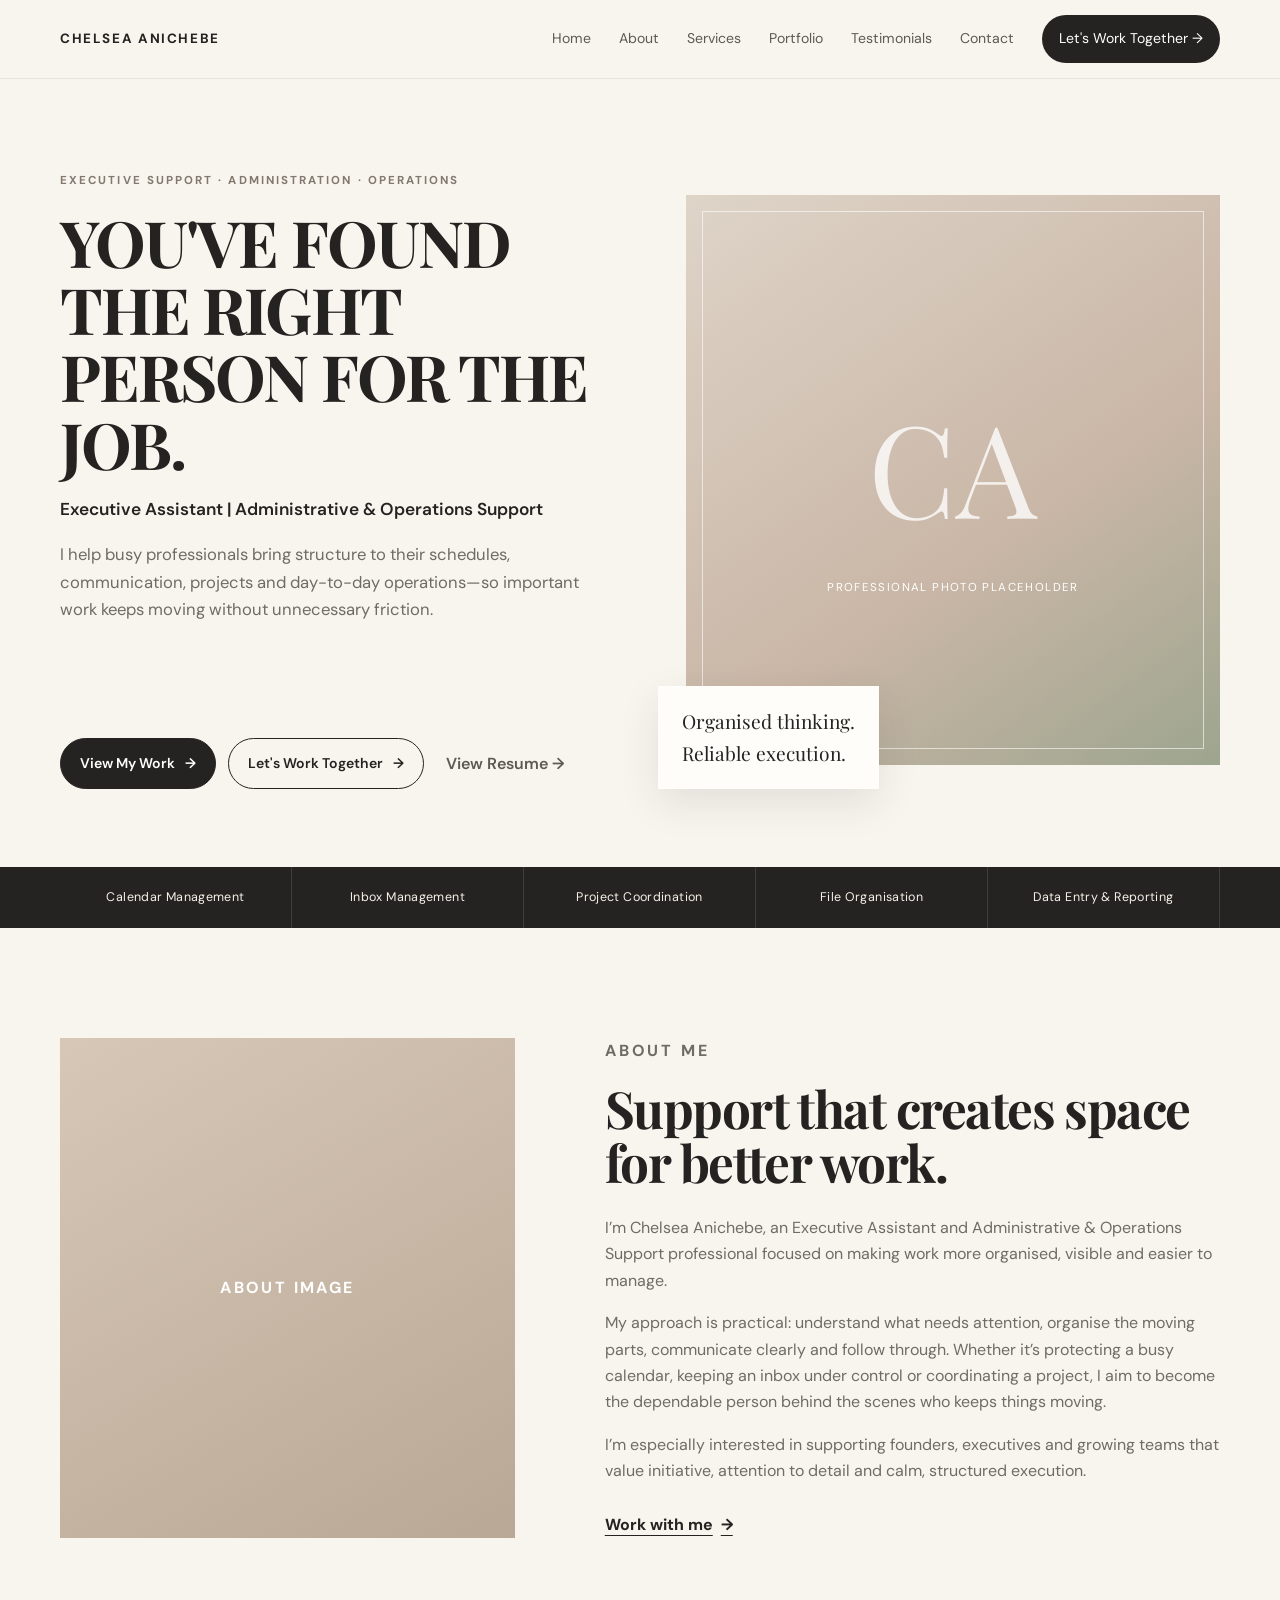
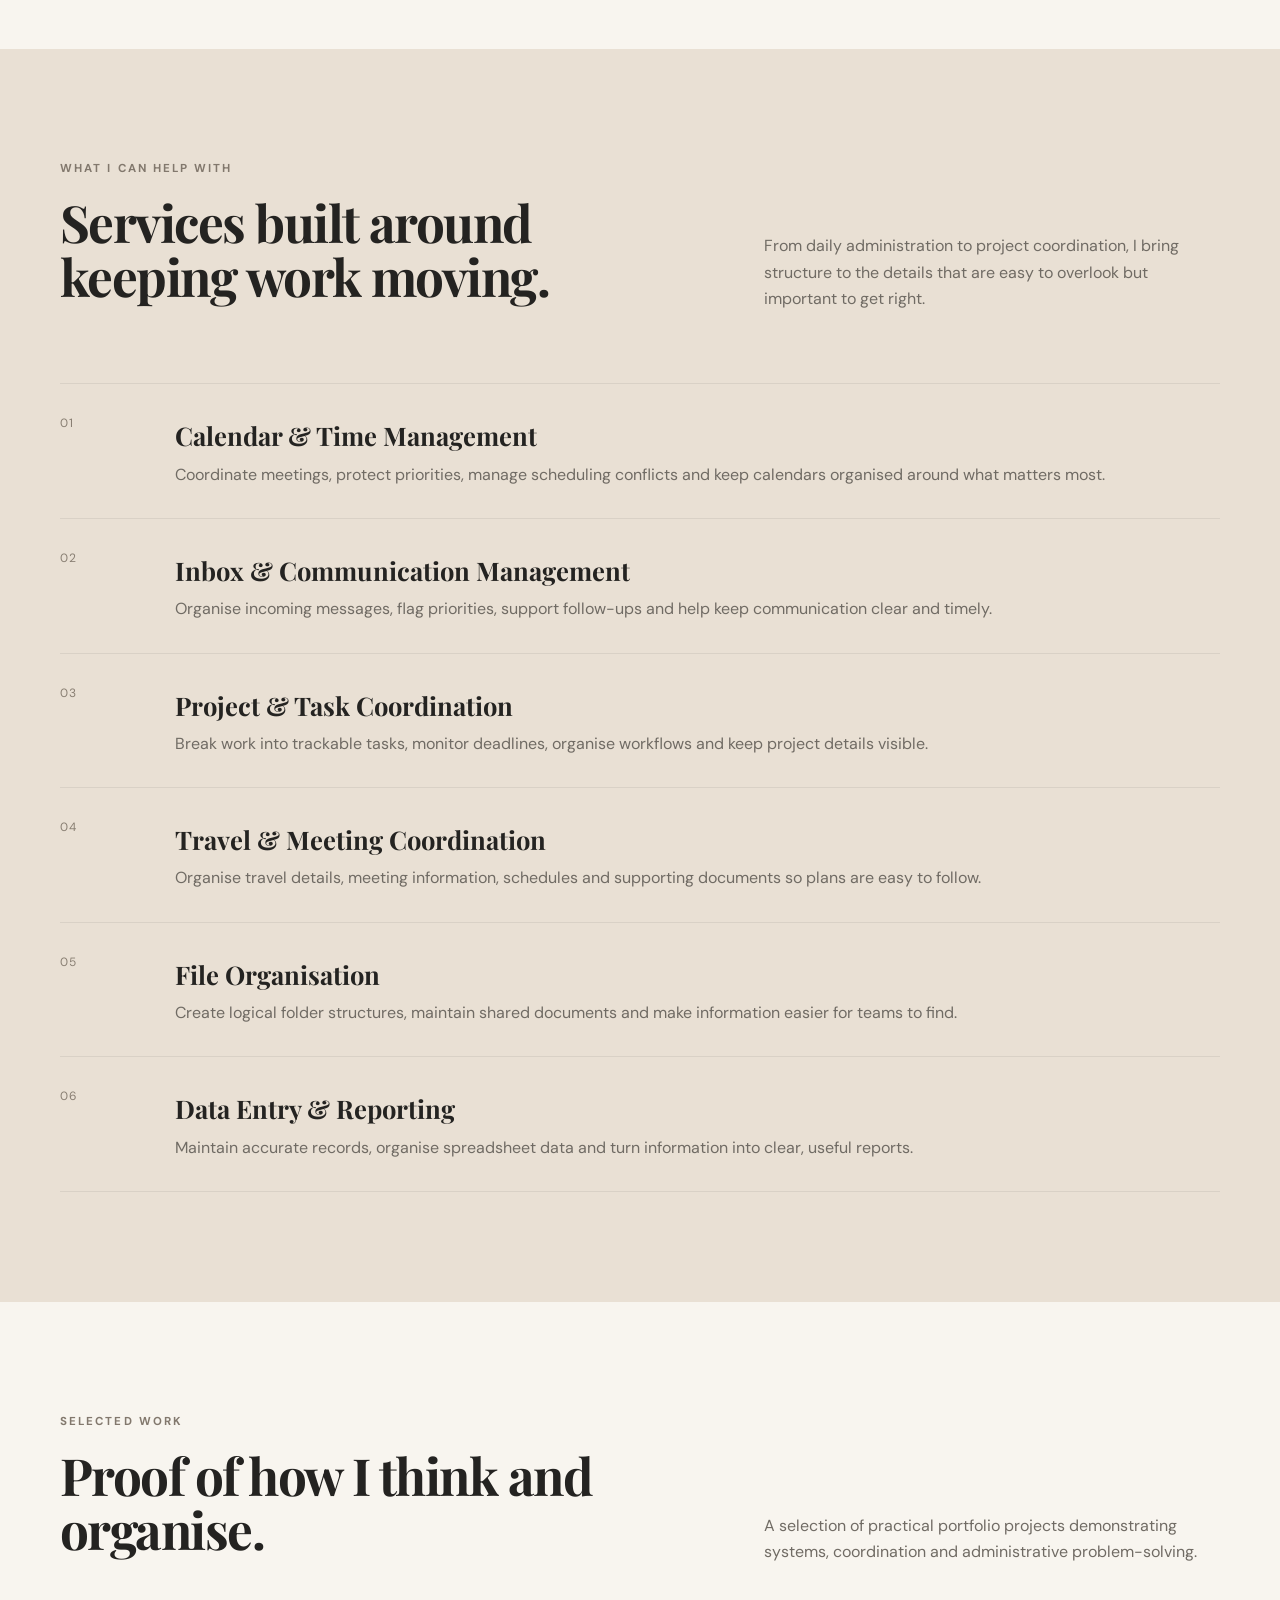
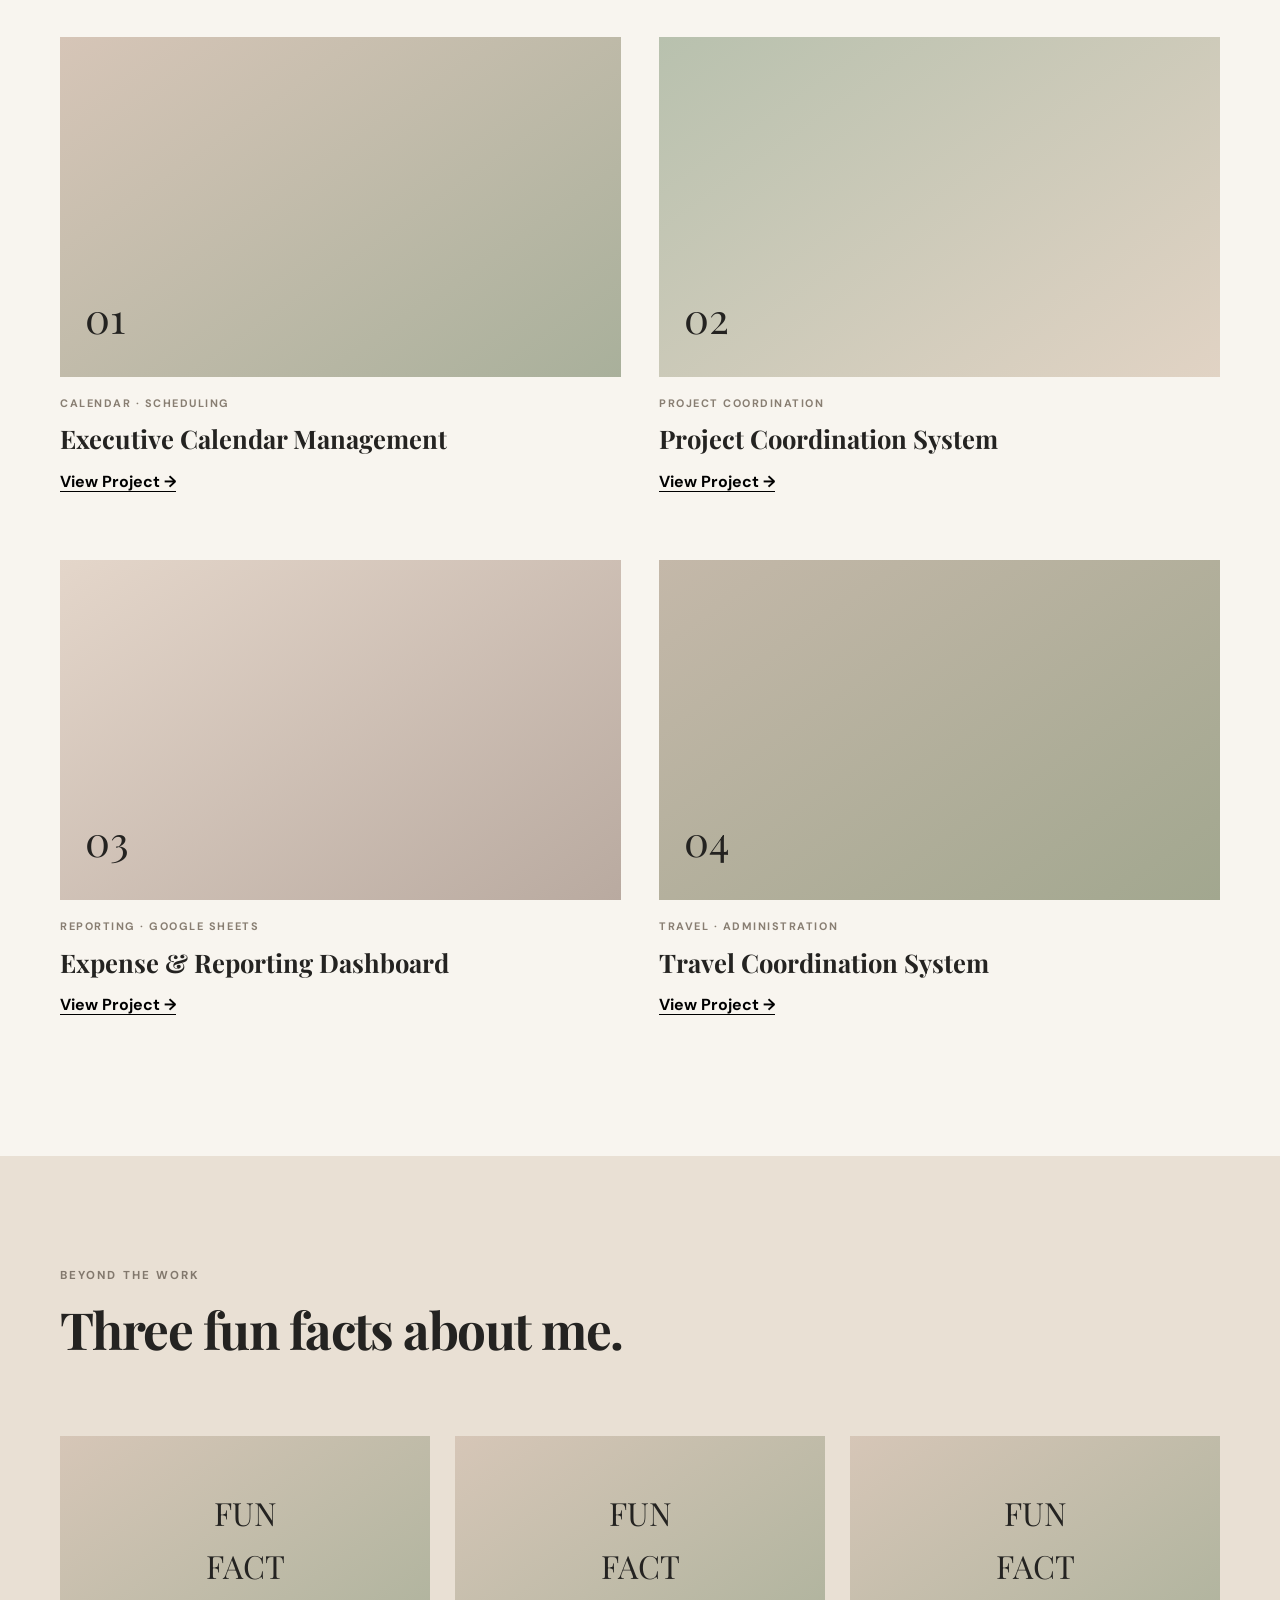
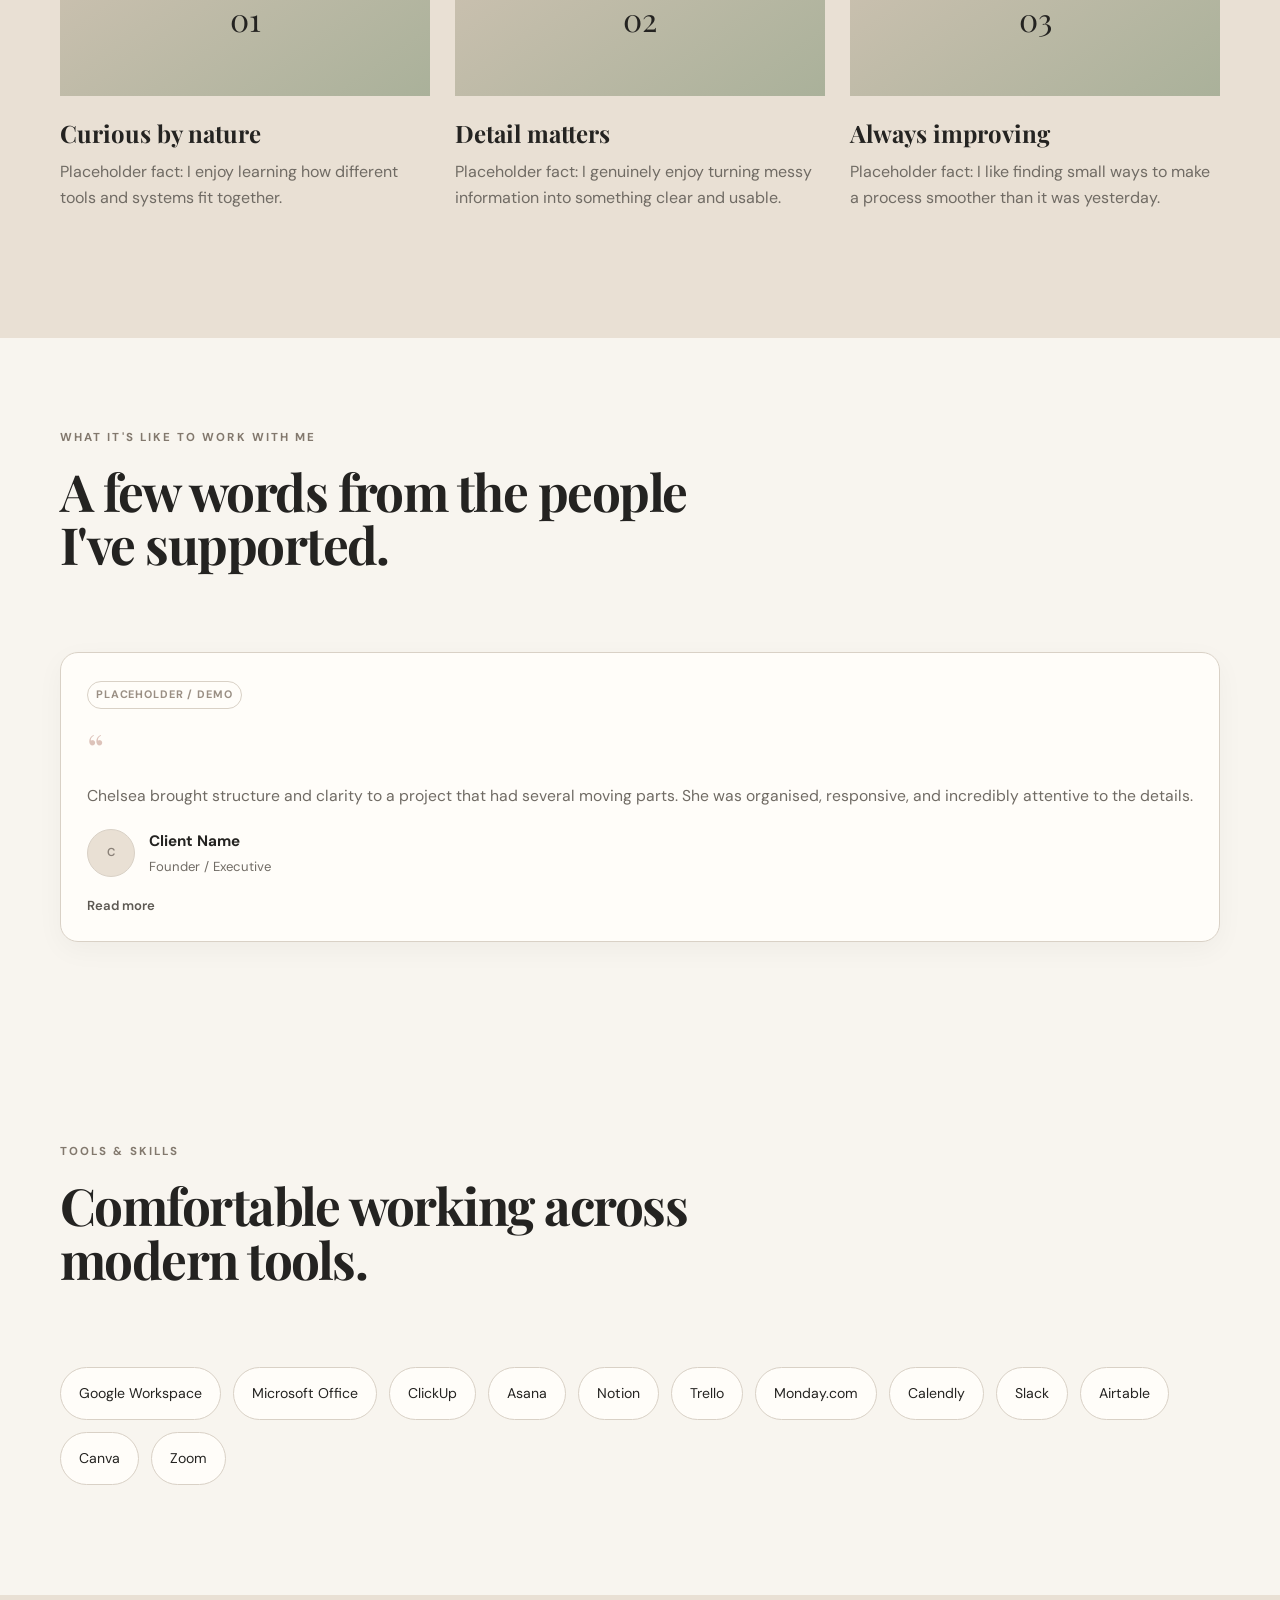
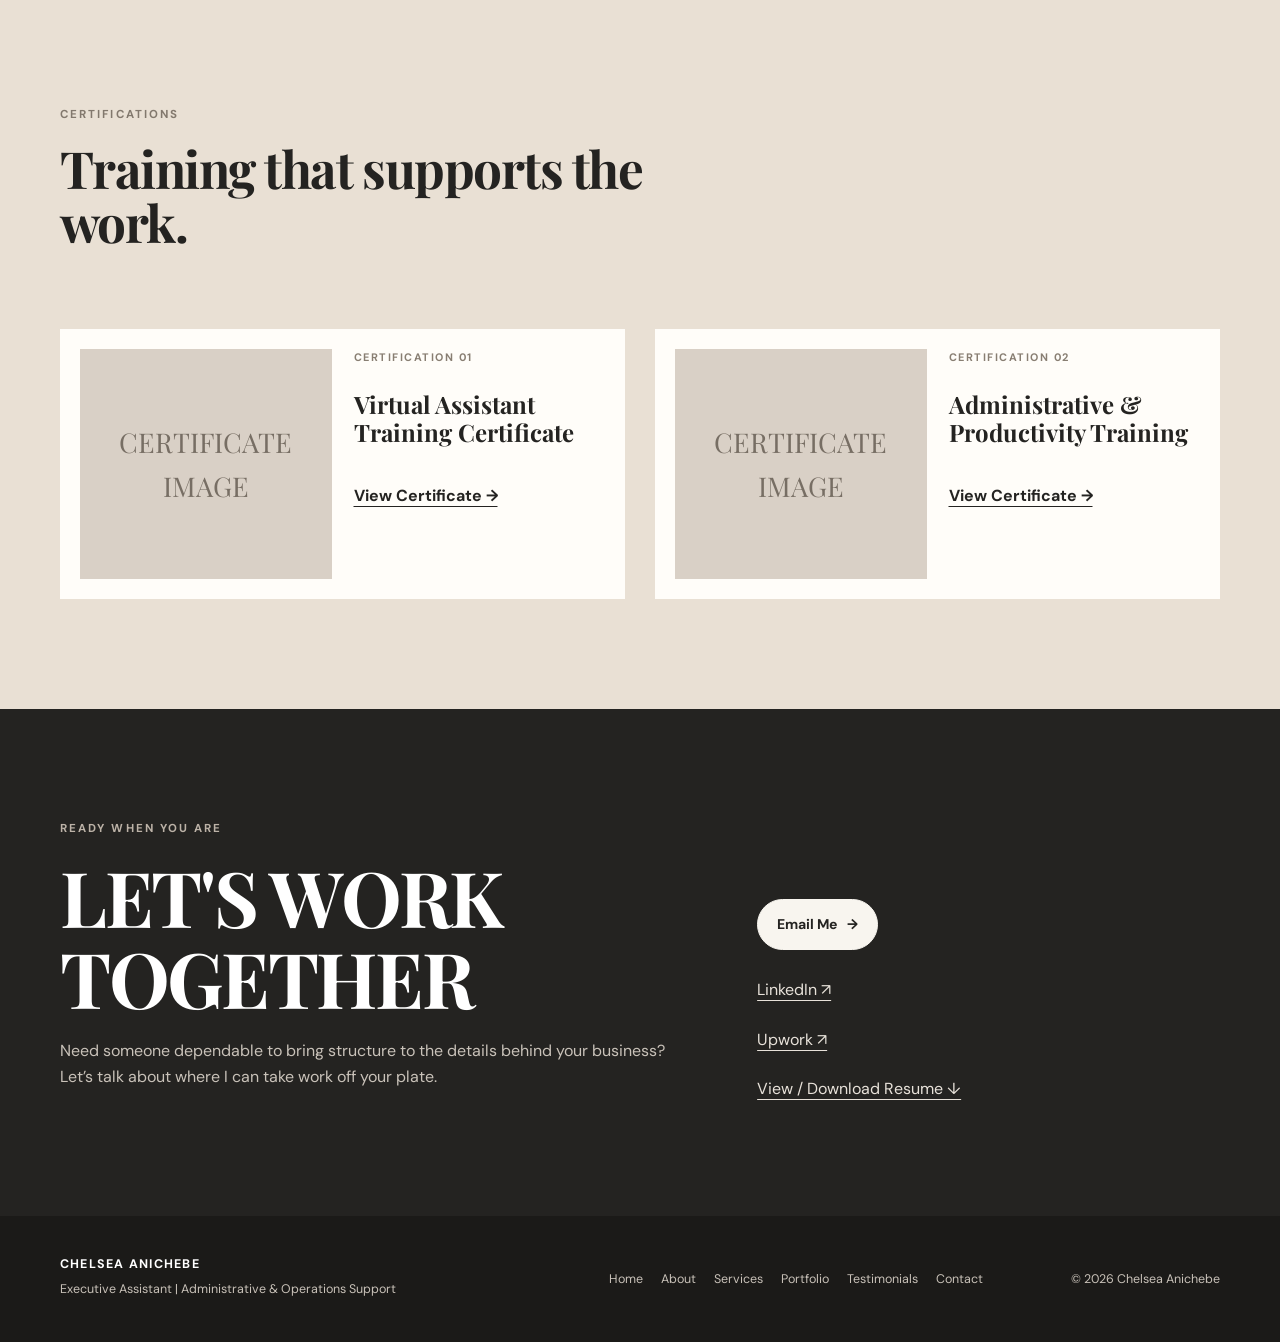
==== index.html @ cd27e828 "Initial commit via Netlify [skip ci]" ====
<!doctype html>
<html lang="en">
<head>
<meta charset="utf-8">
<meta name="viewport" content="width=device-width,initial-scale=1">
<title>Chelsea Anichebe | Executive Assistant & Administrative Support</title>
<meta name="description" content="Professional portfolio of Chelsea Anichebe, Executive Assistant and Administrative & Operations Support professional.">
<link rel="preconnect" href="https://fonts.googleapis.com">
<link rel="preconnect" href="https://fonts.gstatic.com" crossorigin>
<link href="https://fonts.googleapis.com/css2?family=DM+Sans:wght@400;500;600;700&family=Playfair+Display:wght@500;600;700&display=swap" rel="stylesheet">
<link rel="stylesheet" href="style.css">
</head>
<body>
<header class="site-header">
  <div class="container nav-wrap">
    <a class="brand" href="#home" data-bind="brandName">CHELSEA ANICHEBE</a>
    <button class="menu-btn" aria-label="Open menu">☰</button>
    <nav class="nav">
      <a href="#home">Home</a>
      <a href="#about">About</a>
      <a href="#services">Services</a>
      <a href="#portfolio">Portfolio</a>
      <a href="#testimonials">Testimonials</a>
      <a href="#contact">Contact</a>
      <a class="nav-cta" href="#contact"><span data-bind="navCta">Let's Work Together</span> <span>→</span></a>
    </nav>
  </div>
</header>

<main>
  <!-- HERO -->
  <section id="home" class="hero">
    <div class="container hero-grid">
      <div class="hero-copy reveal">
        <p class="eyebrow" data-bind="heroEyebrow">EXECUTIVE SUPPORT · ADMINISTRATION · OPERATIONS</p>
        <h1 data-bind="heroHeadline">YOU'VE FOUND THE RIGHT PERSON FOR THE JOB.</h1>
        <p class="role" data-bind="heroRole">Executive Assistant | Administrative &amp; Operations Support</p>
        <p class="lead" data-bind="heroLead">I help busy professionals bring structure to their schedules, communication, projects and day-to-day operations—so important work keeps moving without unnecessary friction.</p>
      </div>
      <div class="hero-visual reveal">
        <div class="portrait-placeholder" id="hero-portrait">
          <div>
            <span data-bind="portraitInitials">CA</span>
            <small data-bind="portraitCaption">Professional photo<br>placeholder</small>
          </div>
        </div>
        <div class="hero-note" data-bind-html="heroNote">Organised thinking.<br>Reliable execution.</div>
      </div>
      <div class="hero-actions reveal">
        <a class="btn dark" href="#portfolio">View My Work <span>→</span></a>
        <a class="btn light" href="#contact">Let's Work Together <span>→</span></a>
        <button class="text-btn" id="resumeOpen">View Resume <span>→</span></button>
      </div>
    </div>
  </section>

  <!-- SERVICE STRIP -->
  <section class="service-strip">
    <div class="container strip-grid" id="service-strip-grid">
      <div>Calendar Management</div>
      <div>Inbox Management</div>
      <div>Project Coordination</div>
      <div>File Organisation</div>
      <div>Data Entry &amp; Reporting</div>
    </div>
  </section>

  <!-- ABOUT -->
  <section id="about" class="section about">
    <div class="container two-col">
      <div class="image-placeholder tall" id="about-image"><span data-bind="aboutImageLabel">ABOUT IMAGE</span></div>
      <div>
        <p class="eyebrow" data-bind="aboutEyebrow">ABOUT ME</p>
        <h2 data-bind="aboutHeadline">Support that creates space for better work.</h2>
        <div id="about-paragraphs">
          <p>I’m Chelsea Anichebe, an Executive Assistant and Administrative &amp; Operations Support professional focused on making work more organised, visible and easier to manage.</p>
          <p>My approach is practical: understand what needs attention, organise the moving parts, communicate clearly and follow through. Whether it’s protecting a busy calendar, keeping an inbox under control or coordinating a project, I aim to become the dependable person behind the scenes who keeps things moving.</p>
          <p>I’m especially interested in supporting founders, executives and growing teams that value initiative, attention to detail and calm, structured execution.</p>
        </div>
        <a class="inline-link" href="#contact"><span data-bind="aboutCtaText">Work with me</span> <span>→</span></a>
      </div>
    </div>
  </section>

  <!-- SERVICES -->
  <section id="services" class="section beige">
    <div class="container">
      <div class="section-head">
        <div>
          <p class="eyebrow" data-bind="servicesEyebrow">WHAT I CAN HELP WITH</p>
          <h2 data-bind="servicesHeadline">Services built around keeping work moving.</h2>
        </div>
        <p class="section-intro" data-bind="servicesIntro">From daily administration to project coordination, I bring structure to the details that are easy to overlook but important to get right.</p>
      </div>
      <div class="service-list" id="services-list">
        <article><span>01</span><div><h3>Calendar &amp; Time Management</h3><p>Coordinate meetings, protect priorities, manage scheduling conflicts and keep calendars organised around what matters most.</p></div></article>
        <article><span>02</span><div><h3>Inbox &amp; Communication Management</h3><p>Organise incoming messages, flag priorities, support follow-ups and help keep communication clear and timely.</p></div></article>
        <article><span>03</span><div><h3>Project &amp; Task Coordination</h3><p>Break work into trackable tasks, monitor deadlines, organise workflows and keep project details visible.</p></div></article>
        <article><span>04</span><div><h3>Travel &amp; Meeting Coordination</h3><p>Organise travel details, meeting information, schedules and supporting documents so plans are easy to follow.</p></div></article>
        <article><span>05</span><div><h3>File Organisation</h3><p>Create logical folder structures, maintain shared documents and make information easier for teams to find.</p></div></article>
        <article><span>06</span><div><h3>Data Entry &amp; Reporting</h3><p>Maintain accurate records, organise spreadsheet data and turn information into clear, useful reports.</p></div></article>
      </div>
    </div>
  </section>

  <!-- PORTFOLIO -->
  <section id="portfolio" class="section">
    <div class="container">
      <div class="section-head">
        <div>
          <p class="eyebrow" data-bind="portfolioEyebrow">SELECTED WORK</p>
          <h2 data-bind="portfolioHeadline">Proof of how I think and organise.</h2>
        </div>
        <p class="section-intro" data-bind="portfolioIntro">A selection of practical portfolio projects demonstrating systems, coordination and administrative problem-solving.</p>
      </div>
      <div class="project-grid" id="project-grid">
        <article class="project-card" data-project="calendar"><div class="project-thumb thumb-1"><span>01</span></div><div class="project-meta"><p>CALENDAR · SCHEDULING</p><h3>Executive Calendar Management</h3><button class="project-link">View Project →</button></div></article>
        <article class="project-card" data-project="clickup"><div class="project-thumb thumb-2"><span>02</span></div><div class="project-meta"><p>PROJECT COORDINATION</p><h3>Project Coordination System</h3><button class="project-link">View Project →</button></div></article>
        <article class="project-card" data-project="expenses"><div class="project-thumb thumb-3"><span>03</span></div><div class="project-meta"><p>REPORTING · GOOGLE SHEETS</p><h3>Expense &amp; Reporting Dashboard</h3><button class="project-link">View Project →</button></div></article>
        <article class="project-card" data-project="travel"><div class="project-thumb thumb-4"><span>04</span></div><div class="project-meta"><p>TRAVEL · ADMINISTRATION</p><h3>Travel Coordination System</h3><button class="project-link">View Project →</button></div></article>
      </div>
    </div>
  </section>

  <!-- FUN FACTS -->
  <section class="section facts beige" id="facts">
    <div class="container">
      <div class="section-head">
        <div>
          <p class="eyebrow" data-bind="factsEyebrow">BEYOND THE WORK</p>
          <h2 data-bind="factsHeadline">Three fun facts about me.</h2>
        </div>
      </div>
      <div class="fact-grid" id="fact-grid">
        <article><div class="fact-img">FUN<br>FACT 01</div><h3>Curious by nature</h3><p>Placeholder fact: I enjoy learning how different tools and systems fit together.</p></article>
        <article><div class="fact-img">FUN<br>FACT 02</div><h3>Detail matters</h3><p>Placeholder fact: I genuinely enjoy turning messy information into something clear and usable.</p></article>
        <article><div class="fact-img">FUN<br>FACT 03</div><h3>Always improving</h3><p>Placeholder fact: I like finding small ways to make a process smoother than it was yesterday.</p></article>
      </div>
    </div>
  </section>

  <!-- TESTIMONIALS -->
  <section id="testimonials" class="section testimonials">
    <div class="container">
      <div class="section-head">
        <div>
          <p class="eyebrow" data-bind="testimonialsEyebrow">WHAT IT'S LIKE TO WORK WITH ME</p>
          <h2 data-bind="testimonialsHeadline">A few words from the people I've supported.</h2>
        </div>
      </div>
      <div class="testimonial-grid" id="testimonial-grid">
        <!-- Populated from content/testimonials.json -->
      </div>
    </div>
  </section>

  <!-- TOOLS & SKILLS -->
  <section class="section tools" id="tools">
    <div class="container">
      <div class="section-head">
        <div>
          <p class="eyebrow" data-bind="toolsEyebrow">TOOLS &amp; SKILLS</p>
          <h2 data-bind="toolsHeadline">Comfortable working across modern tools.</h2>
        </div>
      </div>
      <div class="tool-cloud" id="tool-cloud">
        <span>Google Workspace</span><span>Microsoft Office</span><span>ClickUp</span><span>Asana</span><span>Notion</span><span>Trello</span><span>Monday.com</span><span>Calendly</span><span>Slack</span><span>Airtable</span><span>Canva</span><span>Zoom</span>
      </div>
    </div>
  </section>

  <!-- CERTIFICATES -->
  <section class="section certificates beige" id="certificates">
    <div class="container">
      <div class="section-head">
        <div>
          <p class="eyebrow" data-bind="certificatesEyebrow">CERTIFICATIONS</p>
          <h2 data-bind="certificatesHeadline">Training that supports the work.</h2>
        </div>
      </div>
      <div class="cert-grid" id="cert-grid">
        <article class="certificate"><div class="cert-placeholder">CERTIFICATE<br>IMAGE</div><div><p class="cert-label">CERTIFICATION 01</p><h3>Virtual Assistant Training Certificate</h3><a href="#" class="inline-link">View Certificate →</a></div></article>
        <article class="certificate"><div class="cert-placeholder">CERTIFICATE<br>IMAGE</div><div><p class="cert-label">CERTIFICATION 02</p><h3>Administrative &amp; Productivity Training</h3><a href="#" class="inline-link">View Certificate →</a></div></article>
      </div>
    </div>
  </section>

  <!-- CONTACT -->
  <section id="contact" class="section contact">
    <div class="container contact-box">
      <div>
        <p class="eyebrow" data-bind="contactEyebrow">READY WHEN YOU ARE</p>
        <h2 data-bind="contactHeadline">LET'S WORK TOGETHER</h2>
        <p data-bind="contactText">Need someone dependable to bring structure to the details behind your business? Let’s talk about where I can take work off your plate.</p>
      </div>
      <div class="contact-actions">
        <a class="btn ivory" id="contact-email" href="mailto:hello@example.com">Email Me <span>→</span></a>
        <a class="contact-link" id="contact-linkedin" href="#" target="_blank" rel="noopener">LinkedIn ↗</a>
        <a class="contact-link" id="contact-upwork" href="#" target="_blank" rel="noopener">Upwork ↗</a>
        <button class="contact-link" id="resumeOpen2">View / Download Resume ↓</button>
      </div>
    </div>
  </section>
</main>

<footer>
  <div class="container footer-wrap">
    <div>
      <strong data-bind="brandName">CHELSEA ANICHEBE</strong>
      <p data-bind="footerRole">Executive Assistant | Administrative &amp; Operations Support</p>
    </div>
    <div class="footer-links">
      <a href="#home">Home</a>
      <a href="#about">About</a>
      <a href="#services">Services</a>
      <a href="#portfolio">Portfolio</a>
      <a href="#testimonials">Testimonials</a>
      <a href="#contact">Contact</a>
    </div>
    <p data-bind="copyright">© 2026 Chelsea Anichebe</p>
  </div>
</footer>

<div class="modal" id="projectModal" aria-hidden="true">
  <div class="modal-panel">
    <button class="modal-close" data-close>×</button>
    <div id="projectContent"></div>
  </div>
</div>

<div class="modal" id="resumeModal" aria-hidden="true">
  <div class="modal-panel resume-panel">
    <button class="modal-close" data-close>×</button>
    <div class="resume-top">
      <div>
        <p class="eyebrow">RESUME</p>
        <h2 data-bind="brandName">Chelsea Anichebe</h2>
      </div>
      <a class="btn dark" id="resume-download" href="resume-placeholder.pdf" download>Download Resume ↓</a>
    </div>
    <div class="resume-placeholder">Your resume PDF will appear here.<br><small>Upload your real PDF through the CMS (Site Settings → Resume File) when ready.</small></div>
  </div>
</div>

<script src="script.js"></script>
</body>
</html>
---- style.css ----
:root{--ivory:#f8f5ef;--white:#fffdf9;--charcoal:#242321;--muted:#706b64;--beige:#e9e0d4;--blush:#d8b9b0;--sage:#aab09a;--line:#d9d1c6}*{box-sizing:border-box}html{scroll-behavior:smooth}body{margin:0;background:var(--ivory);color:var(--charcoal);font-family:'DM Sans',sans-serif;line-height:1.65}a{text-decoration:none;color:inherit}button{font:inherit}.container{width:min(1160px,calc(100% - 48px));margin:auto}.site-header{position:sticky;top:0;z-index:20;background:rgba(248,245,239,.93);backdrop-filter:blur(12px);border-bottom:1px solid rgba(36,35,33,.08)}.nav-wrap{height:78px;display:flex;align-items:center;justify-content:space-between}.brand{font-weight:700;letter-spacing:.12em;font-size:.84rem}.nav{display:flex;align-items:center;gap:28px;font-size:.88rem}.nav a:not(.nav-cta){color:#5d5953}.nav a:hover{color:var(--charcoal)}.nav-cta{background:var(--charcoal);color:#fff!important;padding:12px 17px;border-radius:999px}.menu-btn{display:none;border:0;background:none;font-size:1.4rem}.hero{padding:92px 0 78px}.hero-grid{display:grid;grid-template-columns:1.02fr .98fr;gap:70px;align-items:center;grid-template-areas:"copy visual" "actions visual"}.hero-copy{grid-area:copy}.hero-visual{grid-area:visual}.hero-actions{grid-area:actions;margin-top:8px}.eyebrow{font-size:.72rem;letter-spacing:.18em;font-weight:700;color:#82786d;margin:0 0 18px}.hero h1,h2{font-family:'Playfair Display',serif;line-height:1.05}.hero h1{font-size:clamp(2.2rem,5vw,4.2rem);max-width:760px;margin:0 0 18px;letter-spacing:-.03em}.role{font-size:1.08rem;font-weight:600;margin:0 0 18px}.lead{font-size:1.04rem;color:var(--muted);max-width:620px}.hero-actions{display:flex;gap:12px;align-items:center;flex-wrap:wrap;margin-top:28px}.btn{border:1px solid var(--charcoal);border-radius:999px;padding:13px 19px;display:inline-flex;gap:10px;align-items:center;font-weight:600;font-size:.88rem}.btn.dark{background:var(--charcoal);color:white}.btn.light{background:transparent}.btn.ivory{background:var(--ivory);border-color:var(--ivory);color:var(--charcoal)!important;font-weight:700}.text-btn,.contact-link,.project-link,.inline-link{border:0;background:none;cursor:pointer}.text-btn{padding:10px;color:#5d5953;font-weight:600}.hero-visual{position:relative}.portrait-placeholder{height:570px;background:linear-gradient(145deg,#ded4c8,#c9b6a6 60%,#9da58e);display:grid;place-items:center;position:relative;overflow:hidden}.portrait-placeholder:after{content:'';position:absolute;inset:16px;border:1px solid rgba(255,255,255,.6)}.portrait-placeholder div{text-align:center;z-index:1}.portrait-placeholder span{font-family:'Playfair Display';font-size:8rem;display:block;color:rgba(255,255,255,.78)}.portrait-placeholder small{font-size:.72rem;letter-spacing:.12em;text-transform:uppercase;color:#fff}.hero-note{position:absolute;bottom:-24px;left:-28px;background:var(--white);padding:20px 24px;font-family:'Playfair Display';font-size:1.2rem;box-shadow:0 14px 40px rgba(36,35,33,.1)}.service-strip{background:var(--charcoal);color:#f6f1e9}.strip-grid{display:grid;grid-template-columns:repeat(5,1fr);gap:0}.strip-grid div{padding:20px 14px;text-align:center;font-size:.78rem;letter-spacing:.03em;border-right:1px solid rgba(255,255,255,.12)}.section{padding:110px 0}.two-col{display:grid;grid-template-columns:.85fr 1.15fr;gap:90px;align-items:center}.image-placeholder{background:linear-gradient(150deg,#d7c7b7,#b9a895);min-height:500px;display:grid;place-items:center;color:white;font-weight:700;letter-spacing:.15em}.about h2,.section h2{font-size:clamp(2.5rem,4vw,4.1rem);margin:0 0 25px;letter-spacing:-.03em}.about p{color:var(--muted);font-size:1rem;max-width:620px}.inline-link{font-weight:700;text-decoration:underline;text-underline-offset:5px;margin-top:12px;display:inline-flex;gap:8px}.beige{background:var(--beige)}.section-head{display:grid;grid-template-columns:1fr .72fr;gap:70px;align-items:end;margin-bottom:55px}.section-intro{color:var(--muted);max-width:500px}.service-list{border-top:1px solid var(--line)}.service-list article{display:grid;grid-template-columns:90px 1fr;gap:25px;padding:30px 0;border-bottom:1px solid var(--line);transition:padding .2s}.service-list article:hover{padding-left:10px}.service-list span{font-size:.75rem;letter-spacing:.12em;color:#887e72}.service-list h3{font-family:'Playfair Display';font-size:1.6rem;margin:0 0 5px}.service-list p{margin:0;color:var(--muted)}.project-grid{display:grid;grid-template-columns:repeat(2,1fr);gap:38px}.project-card{cursor:pointer}.project-thumb{height:340px;display:flex;align-items:flex-end;padding:25px;font-family:'Playfair Display';font-size:2.6rem}.thumb-1{background:linear-gradient(145deg,#d6c5b7,#a9b09b)}.thumb-2{background:linear-gradient(145deg,#b8c1ae,#e1d3c4)}.thumb-3{background:linear-gradient(145deg,#e4d6ca,#b9aaa0)}.thumb-4{background:linear-gradient(145deg,#c4b8a9,#a2a78f)}.project-meta{padding:18px 0}.project-meta p,.cert-label{font-size:.68rem;letter-spacing:.14em;color:#887e72;font-weight:700;margin:0 0 5px}.project-meta h3{font-family:'Playfair Display';font-size:1.6rem;margin:0}.project-link{padding:9px 0;font-weight:700;text-decoration:underline;text-underline-offset:4px}.fact-grid{display:grid;grid-template-columns:repeat(3,1fr);gap:25px}.fact-img{height:260px;background:linear-gradient(145deg,#d6c6b7,#aab19a);display:grid;place-items:center;text-align:center;font-family:'Playfair Display';font-size:2rem}.fact-grid h3{font-family:'Playfair Display';font-size:1.5rem;margin:18px 0 5px}.fact-grid p{color:var(--muted);margin-top:0}.tool-cloud{display:flex;flex-wrap:wrap;gap:12px}.tool-cloud span{border:1px solid var(--line);background:var(--white);padding:14px 18px;border-radius:999px;font-size:.88rem}.cert-grid{display:grid;grid-template-columns:repeat(2,1fr);gap:30px}.certificate{background:var(--white);padding:20px;display:grid;grid-template-columns:1fr 1fr;gap:22px}.cert-placeholder{min-height:230px;background:#d9d0c6;display:grid;place-items:center;text-align:center;font-family:'Playfair Display';font-size:1.7rem;color:#776e64}.certificate h3{font-family:'Playfair Display';font-size:1.5rem;line-height:1.15}.contact{background:var(--charcoal);color:#fff}.contact-box{display:grid;grid-template-columns:1fr .75fr;gap:80px;align-items:end}.contact .eyebrow{color:#bcb2a7}.contact h2{font-size:clamp(3rem,6vw,5.6rem);margin:0 0 20px}.contact p{color:#c9c2b9;max-width:620px}.contact-actions{display:flex;flex-direction:column;align-items:flex-start;gap:15px}.contact-link{color:#e8e2da;text-decoration:underline;text-underline-offset:5px;padding:4px 0}.contact .btn{border-color:var(--ivory);margin-bottom:8px;color:var(--charcoal);font-weight:700}footer{padding:38px 0;background:#1b1a18;color:#c8c1b8}.footer-wrap{display:grid;grid-template-columns:1.2fr 1fr auto;gap:30px;align-items:center;font-size:.78rem}.footer-wrap strong{color:#fff;letter-spacing:.1em}.footer-wrap p{margin:4px 0}.footer-links{display:flex;gap:18px;flex-wrap:wrap}.modal{position:fixed;inset:0;background:rgba(25,23,21,.72);display:none;align-items:center;justify-content:center;padding:24px;z-index:50}.modal.open{display:flex}.modal-panel{background:var(--ivory);max-width:900px;width:100%;max-height:90vh;overflow:auto;position:relative;padding:45px}.modal-close{position:absolute;right:18px;top:12px;border:0;background:none;font-size:2rem;cursor:pointer}.modal-project h2{font-size:3rem}.modal-gallery{height:330px;background:linear-gradient(145deg,#d6c5b7,#aab19a);display:grid;place-items:center;font-family:'Playfair Display';font-size:3rem;margin-bottom:25px}.tool-tags{display:flex;gap:8px;flex-wrap:wrap}.tool-tags span{border:1px solid var(--line);padding:7px 11px;border-radius:999px;font-size:.75rem}.resume-top{display:flex;justify-content:space-between;align-items:center;gap:20px}.resume-top h2{font-size:2.8rem;margin:0}.resume-placeholder{height:620px;background:#e5ded5;margin-top:20px;display:grid;place-items:center;text-align:center;color:#756d64;padding:30px}.reveal{animation:rise .7s ease both}@keyframes rise{from{opacity:0;transform:translateY(18px)}to{opacity:1;transform:none}}@media(max-width:850px){.nav{display:none}.menu-btn{display:block}.nav.open{position:absolute;top:78px;left:0;right:0;background:var(--ivory);display:flex;flex-direction:column;padding:25px;border-bottom:1px solid var(--line)}.hero{padding-top:55px}.hero-grid{grid-template-columns:1fr;grid-template-areas:"copy" "visual" "actions";gap:28px}.two-col,.contact-box,.section-head{grid-template-columns:1fr;gap:40px}.portrait-placeholder{height:430px}.hero-note{left:12px}.strip-grid{grid-template-columns:1fr 1fr}.strip-grid div{border-bottom:1px solid rgba(255,255,255,.12)}.project-grid,.fact-grid,.cert-grid{grid-template-columns:1fr}.certificate{grid-template-columns:1fr}.footer-wrap{grid-template-columns:1fr}.section{padding:75px 0}.modal-panel{padding:30px 20px}.resume-top{align-items:flex-start;flex-direction:column}}@media(max-width:520px){.container{width:min(100% - 30px,1160px)}.hero h1{font-size:2.35rem}.strip-grid{grid-template-columns:1fr}.hero-actions{align-items:flex-start;flex-direction:column}.project-thumb{height:250px}}

/* ===== Testimonials (added) ===== */
.section.testimonials{background:var(--ivory);padding:90px 0}
.testimonial-grid{display:grid;grid-template-columns:repeat(auto-fit,minmax(280px,1fr));gap:28px;margin-top:12px}
.testimonial-card{background:var(--white);border:1px solid var(--line);border-radius:18px;padding:28px 26px 24px;box-shadow:0 8px 28px rgba(36,35,33,.04);cursor:pointer;transition:box-shadow .25s ease,transform .25s ease;position:relative;display:flex;flex-direction:column;gap:14px}
.testimonial-card:hover{box-shadow:0 14px 36px rgba(36,35,33,.07);transform:translateY(-2px)}
.testimonial-card .quote-mark{font-family:'Playfair Display',serif;font-size:2.6rem;line-height:1;color:var(--blush);opacity:.85;user-select:none}
.testimonial-card .quote-preview{color:var(--muted);font-size:.98rem;margin:0;display:-webkit-box;-webkit-line-clamp:4;-webkit-box-orient:vertical;overflow:hidden}
.testimonial-card .quote-full{color:var(--charcoal);font-size:1.02rem;line-height:1.7;margin:0;display:none}
.testimonial-card.is-expanded .quote-preview{display:none}
.testimonial-card.is-expanded .quote-full{display:block}
.testimonial-card .t-meta{display:flex;align-items:center;gap:14px;margin-top:6px}
.testimonial-card .t-photo{width:48px;height:48px;border-radius:50%;object-fit:cover;background:var(--beige);flex-shrink:0;border:1px solid var(--line)}
.testimonial-card .t-photo.placeholder{display:grid;place-items:center;font-size:.72rem;font-weight:600;color:#8a8178;letter-spacing:.04em}
.testimonial-card .t-name{font-weight:700;font-size:.95rem;margin:0;color:var(--charcoal)}
.testimonial-card .t-role{font-size:.82rem;color:var(--muted);margin:2px 0 0}
.testimonial-card .t-toggle{align-self:flex-start;margin-top:4px;border:0;background:none;padding:0;font-size:.82rem;font-weight:600;color:#5d5953;cursor:pointer}
.testimonial-card .t-toggle:hover{color:var(--charcoal)}
.testimonial-card .placeholder-badge{display:inline-block;font-size:.68rem;letter-spacing:.08em;text-transform:uppercase;font-weight:700;color:#9a8f84;border:1px solid var(--line);padding:4px 8px;border-radius:999px;margin-bottom:4px;width:fit-content}
@media(max-width:850px){.testimonial-grid{grid-template-columns:1fr}}

/* Hero photo from CMS — fills existing portrait box without changing layout */
.portrait-placeholder.has-photo{background:none}
.portrait-placeholder.has-photo:after{display:none}
.portrait-placeholder.has-photo img{width:100%;height:100%;object-fit:cover;display:block;position:absolute;inset:0}

/* About image from CMS */
.image-placeholder.has-photo{background:none;padding:0;overflow:hidden}
.image-placeholder.has-photo img{width:100%;height:100%;object-fit:cover;display:block}
.modal-gallery{display:flex;flex-direction:column;gap:4px}
.modal-gallery img{width:100%;height:auto;max-height:360px;object-fit:cover}
.fact-img.has-photo{padding:0;overflow:hidden}
.fact-img.has-photo img{width:100%;height:100%;object-fit:cover;display:block}

/* Project modal image carousel */
.project-carousel{margin-bottom:22px}
.carousel-viewport{position:relative;border-radius:14px;overflow:hidden;background:linear-gradient(145deg,#d6c5b7,#aab19a);height:330px}
.carousel-track{position:relative;width:100%;height:100%}
.carousel-slide{position:absolute;inset:0;opacity:0;visibility:hidden;transition:opacity .35s ease,visibility .35s ease;display:grid;place-items:center}
.carousel-slide.is-active{opacity:1;visibility:visible;position:relative}
.carousel-slide img{width:100%;height:330px;object-fit:cover;display:block}
.carousel-btn{position:absolute;top:50%;transform:translateY(-50%);width:42px;height:42px;border:0;border-radius:50%;background:rgba(255,253,249,.92);color:var(--charcoal);font-size:1.5rem;line-height:1;cursor:pointer;box-shadow:0 6px 18px rgba(36,35,33,.12);display:grid;place-items:center;z-index:2}
.carousel-btn:hover{background:#fff}
.carousel-prev{left:12px}
.carousel-next{right:12px}
.carousel-counter{text-align:center;margin:12px 0 0;font-size:.84rem;font-weight:600;letter-spacing:.06em;color:var(--muted)}
.placeholder-gallery{height:330px;display:grid;place-items:center;font-family:'Playfair Display',serif;font-size:1.4rem;color:#756d64;background:linear-gradient(145deg,#d6c5b7,#aab19a);border-radius:14px;margin-bottom:22px}
@media(max-width:850px){
  .carousel-viewport,.carousel-slide img{height:240px}
  .placeholder-gallery{height:240px}
}
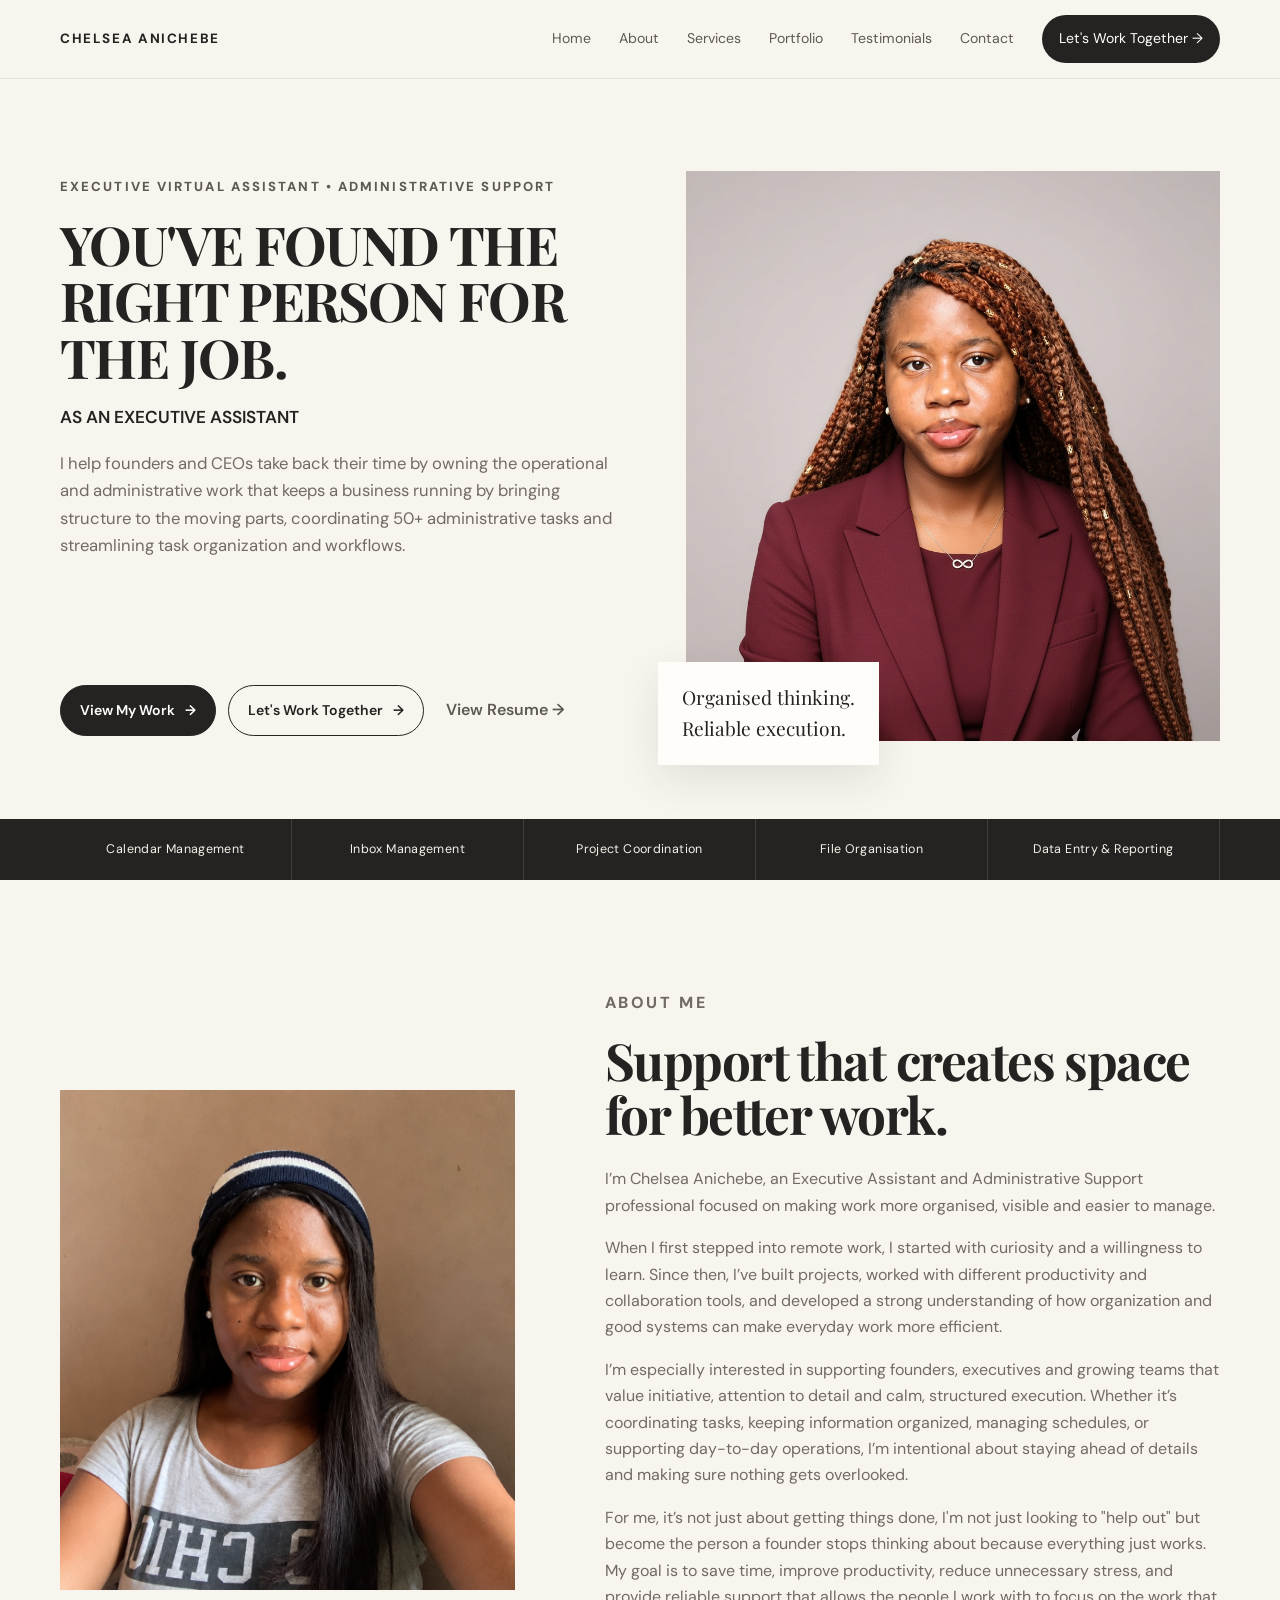
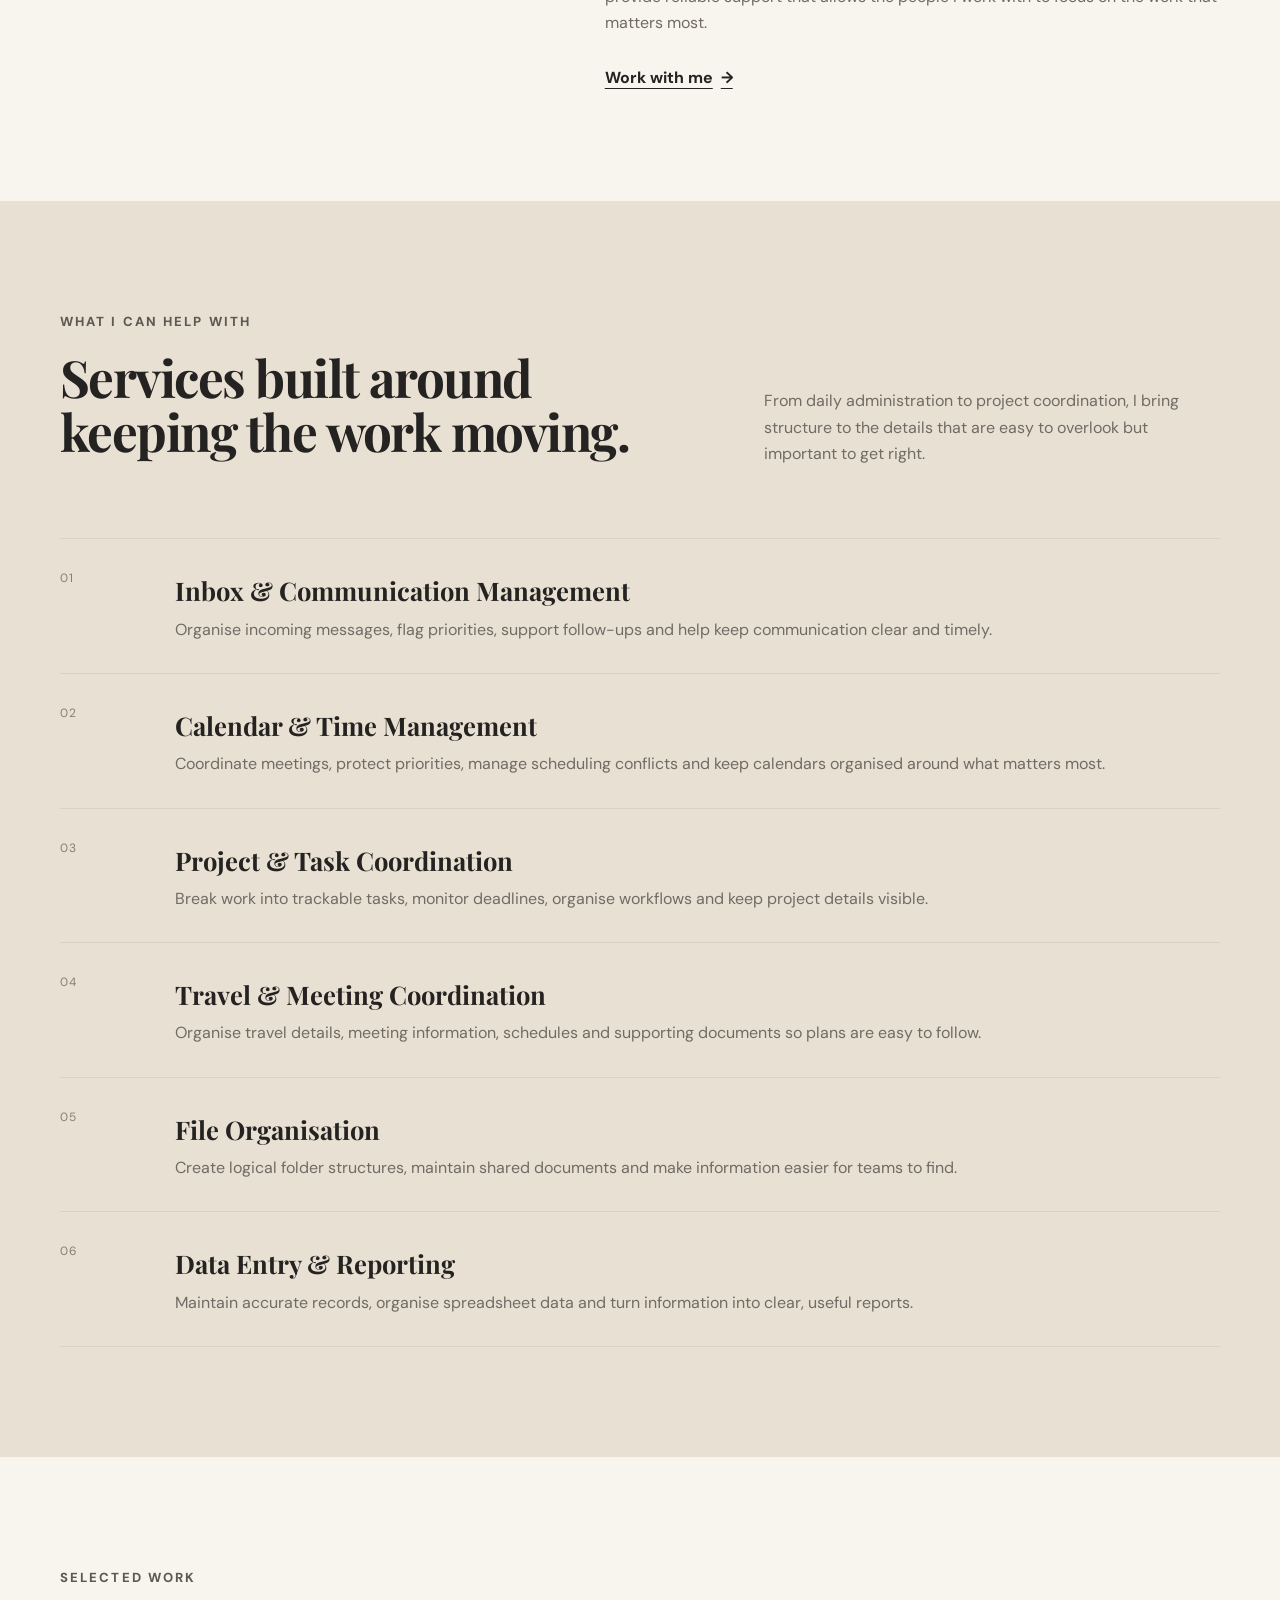
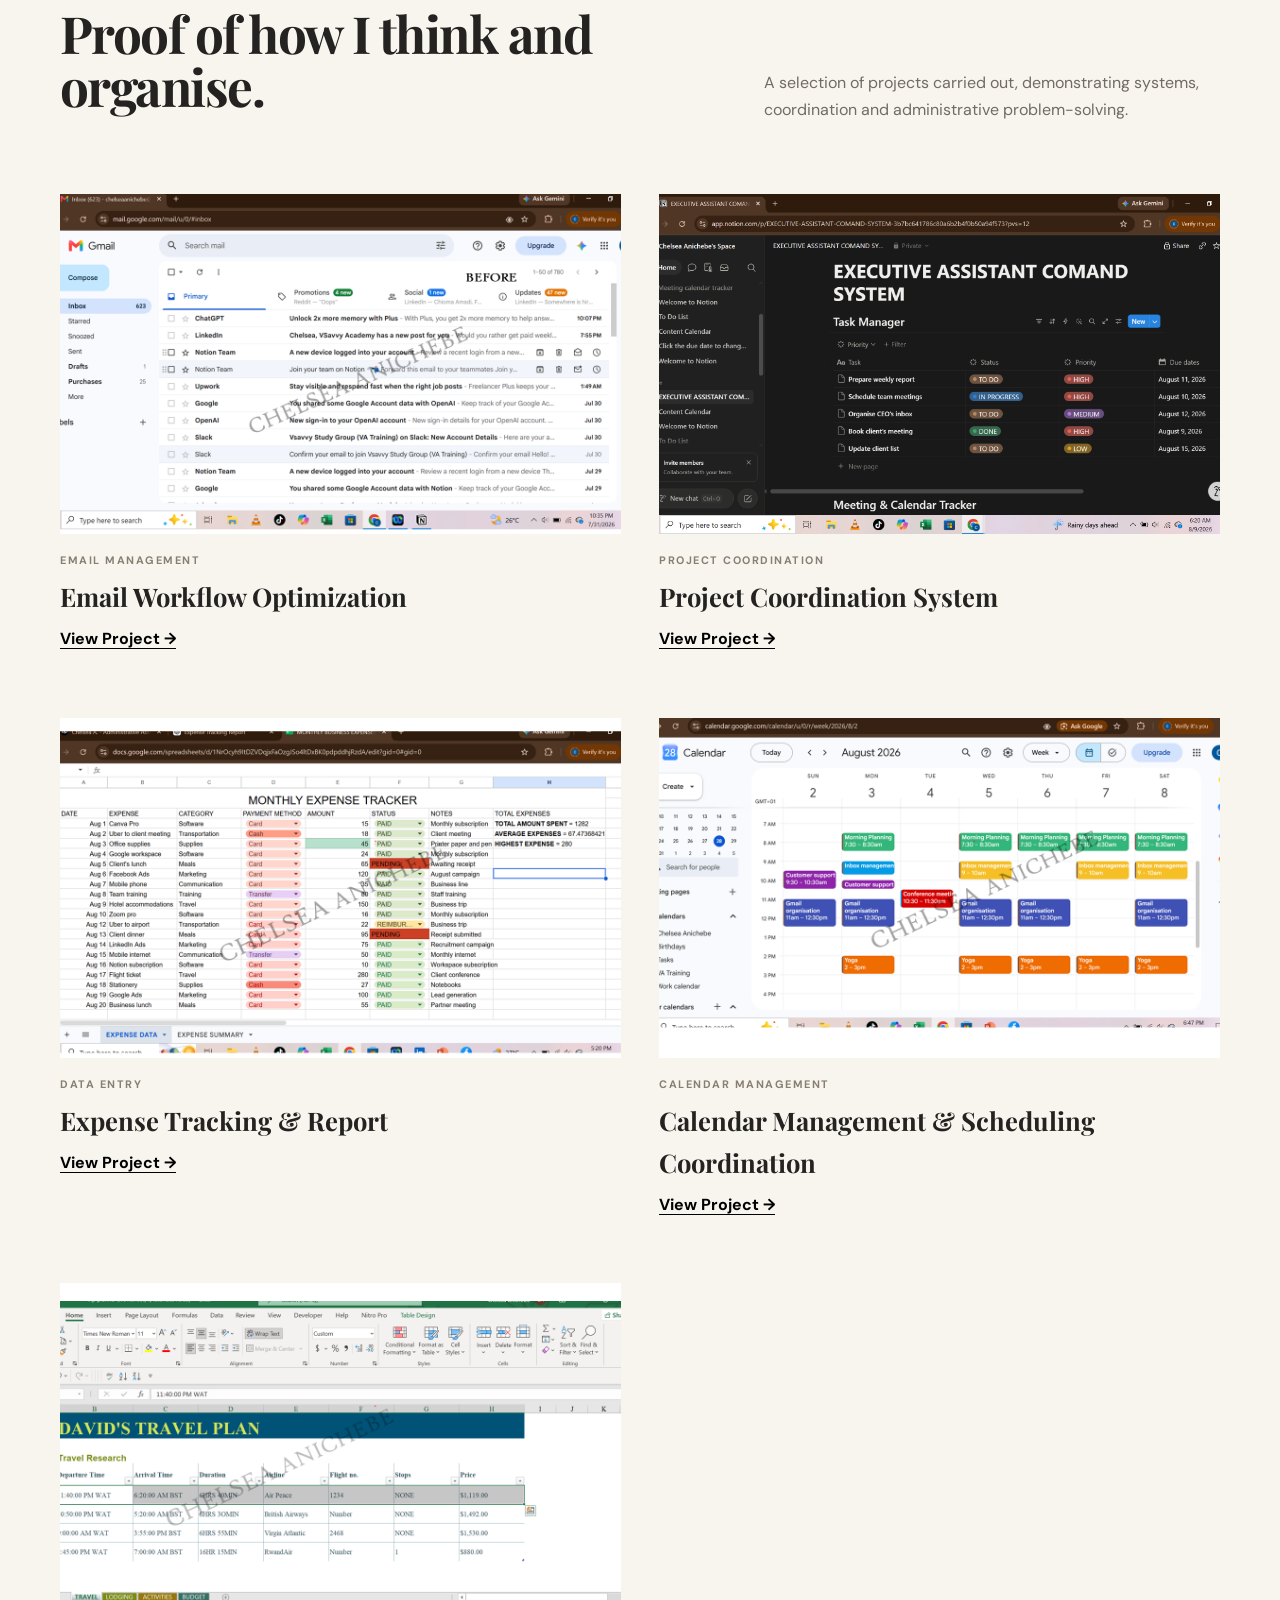
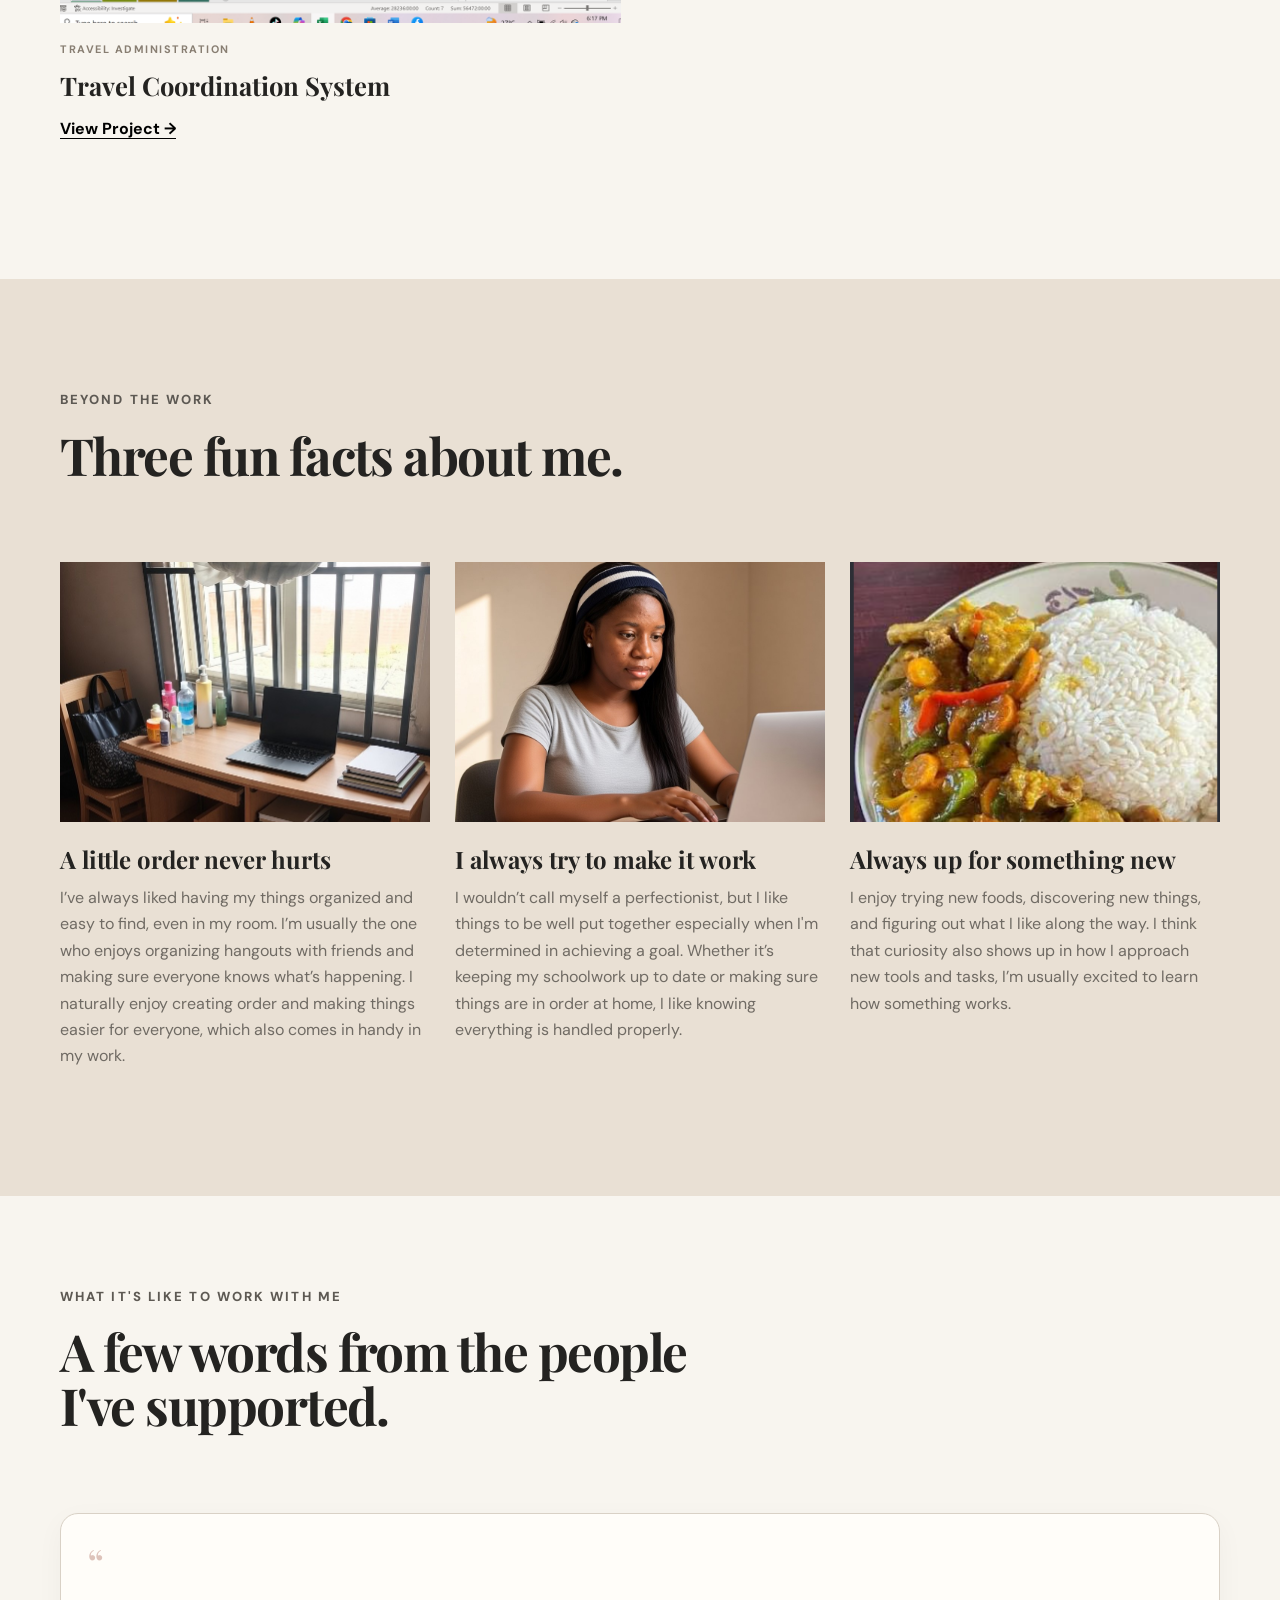
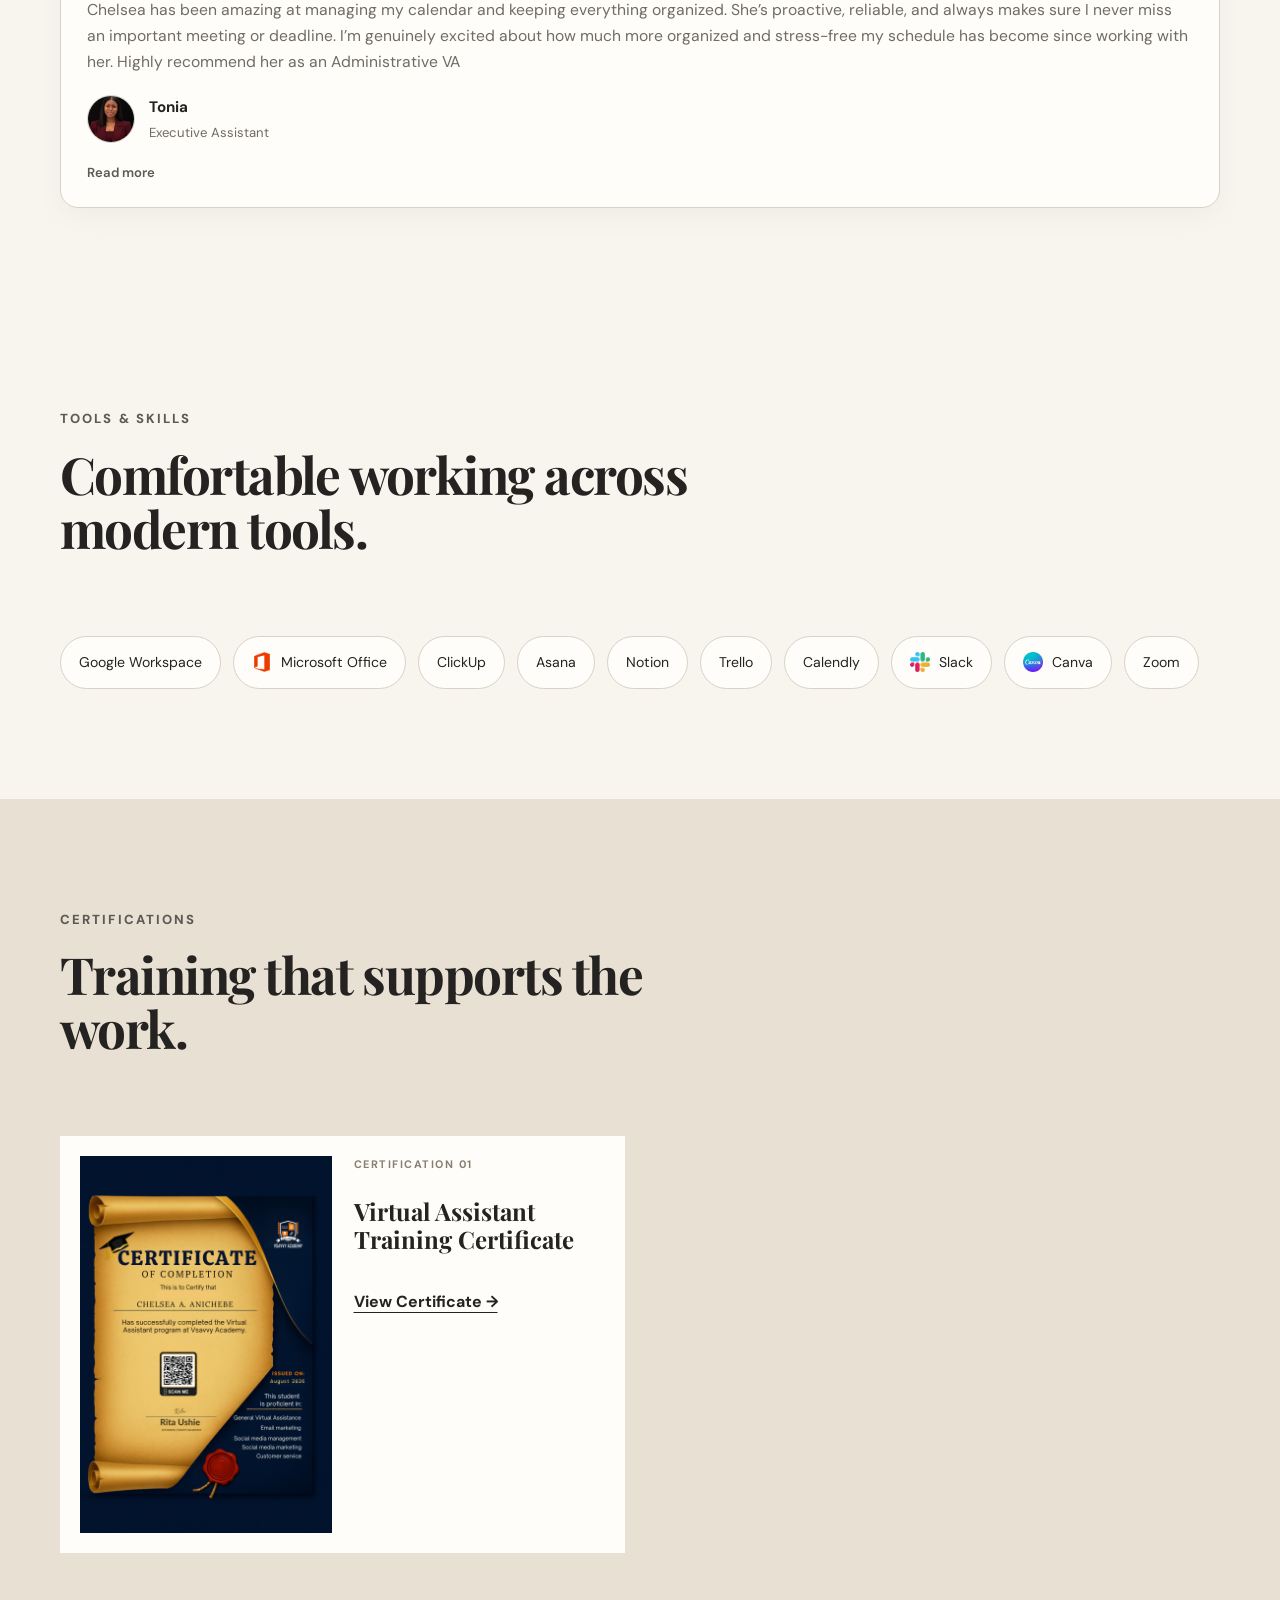
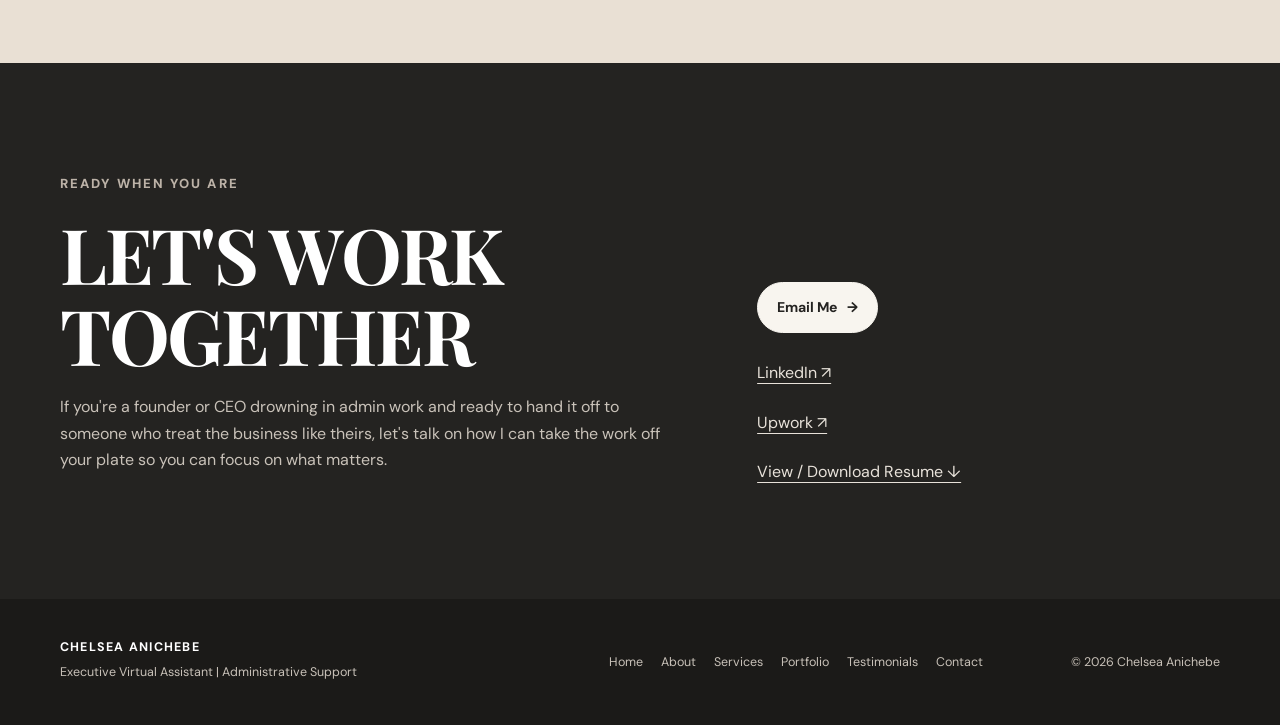
==== commit 6bc3892a: "Update index.html" ====
--- a/index.html
+++ b/index.html
@@ -10,11 +10,15 @@
 <link href="https://fonts.googleapis.com/css2?family=DM+Sans:wght@400;500;600;700&family=Playfair+Display:wght@500;600;700&display=swap" rel="stylesheet">
 <link rel="stylesheet" href="style.css">
 </head>
+
 <body>
+
 <header class="site-header">
   <div class="container nav-wrap">
     <a class="brand" href="#home" data-bind="brandName">CHELSEA ANICHEBE</a>
+
     <button class="menu-btn" aria-label="Open menu">☰</button>
+
     <nav class="nav">
       <a href="#home">Home</a>
       <a href="#about">About</a>
@@ -22,37 +26,73 @@
       <a href="#portfolio">Portfolio</a>
       <a href="#testimonials">Testimonials</a>
       <a href="#contact">Contact</a>
-      <a class="nav-cta" href="#contact"><span data-bind="navCta">Let's Work Together</span> <span>→</span></a>
+
+      <a class="nav-cta" href="#contact">
+        <span data-bind="navCta">Let's Work Together</span>
+        <span>→</span>
+      </a>
     </nav>
   </div>
 </header>
 
 <main>
+
   <!-- HERO -->
   <section id="home" class="hero">
     <div class="container hero-grid">
+
       <div class="hero-copy reveal">
-        <p class="eyebrow" data-bind="heroEyebrow">EXECUTIVE SUPPORT · ADMINISTRATION · OPERATIONS</p>
-        <h1 data-bind="heroHeadline">YOU'VE FOUND THE RIGHT PERSON FOR THE JOB.</h1>
-        <p class="role" data-bind="heroRole">Executive Assistant | Administrative &amp; Operations Support</p>
-        <p class="lead" data-bind="heroLead">I help busy professionals bring structure to their schedules, communication, projects and day-to-day operations—so important work keeps moving without unnecessary friction.</p>
-      </div>
+        <p class="eyebrow" data-bind="heroEyebrow">
+          EXECUTIVE SUPPORT · ADMINISTRATION · OPERATIONS
+        </p>
+
+        <h1 data-bind="heroHeadline">
+          YOU'VE FOUND THE RIGHT PERSON FOR THE JOB.
+        </h1>
+
+        <p class="role" data-bind="heroRole">
+          Executive Assistant | Administrative &amp; Operations Support
+        </p>
+
+        <p class="lead" data-bind="heroLead">
+          I help busy professionals bring structure to their schedules,
+          communication, projects and day-to-day operations—so important work
+          keeps moving without unnecessary friction.
+        </p>
+      </div>
+
       <div class="hero-visual reveal">
         <div class="portrait-placeholder" id="hero-portrait">
           <div>
             <span data-bind="portraitInitials">CA</span>
-            <small data-bind="portraitCaption">Professional photo<br>placeholder</small>
-          </div>
-        </div>
-        <div class="hero-note" data-bind-html="heroNote">Organised thinking.<br>Reliable execution.</div>
-      </div>
+            <small data-bind="portraitCaption">
+              Professional photo<br>placeholder
+            </small>
+          </div>
+        </div>
+
+        <div class="hero-note" data-bind-html="heroNote">
+          Organised thinking.<br>Reliable execution.
+        </div>
+      </div>
+
       <div class="hero-actions reveal">
-        <a class="btn dark" href="#portfolio">View My Work <span>→</span></a>
-        <a class="btn light" href="#contact">Let's Work Together <span>→</span></a>
-        <button class="text-btn" id="resumeOpen">View Resume <span>→</span></button>
-      </div>
-    </div>
-  </section>
+        <a class="btn dark" href="#portfolio">
+          View My Work <span>→</span>
+        </a>
+
+        <a class="btn light" href="#contact">
+          Let's Work Together <span>→</span>
+        </a>
+
+        <button class="text-btn" id="resumeOpen">
+          View Resume <span>→</span>
+        </button>
+      </div>
+
+    </div>
+  </section>
+
 
   <!-- SERVICE STRIP -->
   <section class="service-strip">
@@ -65,150 +105,498 @@
     </div>
   </section>
 
+
   <!-- ABOUT -->
-  <section id="about" class="section about">
+  <section id="about" class="section about reveal">
     <div class="container two-col">
-      <div class="image-placeholder tall" id="about-image"><span data-bind="aboutImageLabel">ABOUT IMAGE</span></div>
+
+      <div class="image-placeholder tall" id="about-image">
+        <span data-bind="aboutImageLabel">ABOUT IMAGE</span>
+      </div>
+
       <div>
-        <p class="eyebrow" data-bind="aboutEyebrow">ABOUT ME</p>
-        <h2 data-bind="aboutHeadline">Support that creates space for better work.</h2>
+        <p class="eyebrow" data-bind="aboutEyebrow">
+          ABOUT ME
+        </p>
+
+        <h2 data-bind="aboutHeadline">
+          Support that creates space for better work.
+        </h2>
+
         <div id="about-paragraphs">
-          <p>I’m Chelsea Anichebe, an Executive Assistant and Administrative &amp; Operations Support professional focused on making work more organised, visible and easier to manage.</p>
-          <p>My approach is practical: understand what needs attention, organise the moving parts, communicate clearly and follow through. Whether it’s protecting a busy calendar, keeping an inbox under control or coordinating a project, I aim to become the dependable person behind the scenes who keeps things moving.</p>
-          <p>I’m especially interested in supporting founders, executives and growing teams that value initiative, attention to detail and calm, structured execution.</p>
-        </div>
-        <a class="inline-link" href="#contact"><span data-bind="aboutCtaText">Work with me</span> <span>→</span></a>
-      </div>
-    </div>
-  </section>
+          <p>
+            I’m Chelsea Anichebe, an Executive Assistant and Administrative
+            &amp; Operations Support professional focused on making work more
+            organised, visible and easier to manage.
+          </p>
+
+          <p>
+            My approach is practical: understand what needs attention,
+            organise the moving parts, communicate clearly and follow through.
+            Whether it’s protecting a busy calendar, keeping an inbox under
+            control or coordinating a project, I aim to become the dependable
+            person behind the scenes who keeps things moving.
+          </p>
+
+          <p>
+            I’m especially interested in supporting founders, executives and
+            growing teams that value initiative, attention to detail and calm,
+            structured execution.
+          </p>
+        </div>
+
+        <a class="inline-link" href="#contact">
+          <span data-bind="aboutCtaText">Work with me</span>
+          <span>→</span>
+        </a>
+      </div>
+
+    </div>
+  </section>
+
 
   <!-- SERVICES -->
-  <section id="services" class="section beige">
+  <section id="services" class="section beige reveal">
     <div class="container">
+
       <div class="section-head">
         <div>
-          <p class="eyebrow" data-bind="servicesEyebrow">WHAT I CAN HELP WITH</p>
-          <h2 data-bind="servicesHeadline">Services built around keeping work moving.</h2>
-        </div>
-        <p class="section-intro" data-bind="servicesIntro">From daily administration to project coordination, I bring structure to the details that are easy to overlook but important to get right.</p>
-      </div>
+          <p class="eyebrow" data-bind="servicesEyebrow">
+            WHAT I CAN HELP WITH
+          </p>
+
+          <h2 data-bind="servicesHeadline">
+            Services built around keeping work moving.
+          </h2>
+        </div>
+
+        <p class="section-intro" data-bind="servicesIntro">
+          From daily administration to project coordination, I bring structure
+          to the details that are easy to overlook but important to get right.
+        </p>
+      </div>
+
       <div class="service-list" id="services-list">
-        <article><span>01</span><div><h3>Calendar &amp; Time Management</h3><p>Coordinate meetings, protect priorities, manage scheduling conflicts and keep calendars organised around what matters most.</p></div></article>
-        <article><span>02</span><div><h3>Inbox &amp; Communication Management</h3><p>Organise incoming messages, flag priorities, support follow-ups and help keep communication clear and timely.</p></div></article>
-        <article><span>03</span><div><h3>Project &amp; Task Coordination</h3><p>Break work into trackable tasks, monitor deadlines, organise workflows and keep project details visible.</p></div></article>
-        <article><span>04</span><div><h3>Travel &amp; Meeting Coordination</h3><p>Organise travel details, meeting information, schedules and supporting documents so plans are easy to follow.</p></div></article>
-        <article><span>05</span><div><h3>File Organisation</h3><p>Create logical folder structures, maintain shared documents and make information easier for teams to find.</p></div></article>
-        <article><span>06</span><div><h3>Data Entry &amp; Reporting</h3><p>Maintain accurate records, organise spreadsheet data and turn information into clear, useful reports.</p></div></article>
-      </div>
-    </div>
-  </section>
+
+        <article>
+          <span>01</span>
+          <div>
+            <h3>Calendar &amp; Time Management</h3>
+            <p>
+              Coordinate meetings, protect priorities, manage scheduling
+              conflicts and keep calendars organised around what matters most.
+            </p>
+          </div>
+        </article>
+
+        <article>
+          <span>02</span>
+          <div>
+            <h3>Inbox &amp; Communication Management</h3>
+            <p>
+              Organise incoming messages, flag priorities, support follow-ups
+              and help keep communication clear and timely.
+            </p>
+          </div>
+        </article>
+
+        <article>
+          <span>03</span>
+          <div>
+            <h3>Project &amp; Task Coordination</h3>
+            <p>
+              Break work into trackable tasks, monitor deadlines, organise
+              workflows and keep project details visible.
+            </p>
+          </div>
+        </article>
+
+        <article>
+          <span>04</span>
+          <div>
+            <h3>Travel &amp; Meeting Coordination</h3>
+            <p>
+              Organise travel details, meeting information, schedules and
+              supporting documents so plans are easy to follow.
+            </p>
+          </div>
+        </article>
+
+        <article>
+          <span>05</span>
+          <div>
+            <h3>File Organisation</h3>
+            <p>
+              Create logical folder structures, maintain shared documents and
+              make information easier for teams to find.
+            </p>
+          </div>
+        </article>
+
+        <article>
+          <span>06</span>
+          <div>
+            <h3>Data Entry &amp; Reporting</h3>
+            <p>
+              Maintain accurate records, organise spreadsheet data and turn
+              information into clear, useful reports.
+            </p>
+          </div>
+        </article>
+
+      </div>
+    </div>
+  </section>
+
 
   <!-- PORTFOLIO -->
-  <section id="portfolio" class="section">
+  <section id="portfolio" class="section reveal">
     <div class="container">
+
       <div class="section-head">
         <div>
-          <p class="eyebrow" data-bind="portfolioEyebrow">SELECTED WORK</p>
-          <h2 data-bind="portfolioHeadline">Proof of how I think and organise.</h2>
-        </div>
-        <p class="section-intro" data-bind="portfolioIntro">A selection of practical portfolio projects demonstrating systems, coordination and administrative problem-solving.</p>
-      </div>
+          <p class="eyebrow" data-bind="portfolioEyebrow">
+            SELECTED WORK
+          </p>
+
+          <h2 data-bind="portfolioHeadline">
+            Proof of how I think and organise.
+          </h2>
+        </div>
+
+        <p class="section-intro" data-bind="portfolioIntro">
+          A selection of practical portfolio projects demonstrating systems,
+          coordination and administrative problem-solving.
+        </p>
+      </div>
+
       <div class="project-grid" id="project-grid">
-        <article class="project-card" data-project="calendar"><div class="project-thumb thumb-1"><span>01</span></div><div class="project-meta"><p>CALENDAR · SCHEDULING</p><h3>Executive Calendar Management</h3><button class="project-link">View Project →</button></div></article>
-        <article class="project-card" data-project="clickup"><div class="project-thumb thumb-2"><span>02</span></div><div class="project-meta"><p>PROJECT COORDINATION</p><h3>Project Coordination System</h3><button class="project-link">View Project →</button></div></article>
-        <article class="project-card" data-project="expenses"><div class="project-thumb thumb-3"><span>03</span></div><div class="project-meta"><p>REPORTING · GOOGLE SHEETS</p><h3>Expense &amp; Reporting Dashboard</h3><button class="project-link">View Project →</button></div></article>
-        <article class="project-card" data-project="travel"><div class="project-thumb thumb-4"><span>04</span></div><div class="project-meta"><p>TRAVEL · ADMINISTRATION</p><h3>Travel Coordination System</h3><button class="project-link">View Project →</button></div></article>
-      </div>
-    </div>
-  </section>
+
+        <article class="project-card" data-project="calendar">
+          <div class="project-thumb thumb-1">
+            <span>01</span>
+          </div>
+
+          <div class="project-meta">
+            <p>CALENDAR · SCHEDULING</p>
+            <h3>Executive Calendar Management</h3>
+
+            <button class="project-link">
+              View Project →
+            </button>
+          </div>
+        </article>
+
+
+        <article class="project-card" data-project="clickup">
+          <div class="project-thumb thumb-2">
+            <span>02</span>
+          </div>
+
+          <div class="project-meta">
+            <p>PROJECT COORDINATION</p>
+            <h3>Project Coordination System</h3>
+
+            <button class="project-link">
+              View Project →
+            </button>
+          </div>
+        </article>
+
+
+        <article class="project-card" data-project="expenses">
+          <div class="project-thumb thumb-3">
+            <span>03</span>
+          </div>
+
+          <div class="project-meta">
+            <p>REPORTING · GOOGLE SHEETS</p>
+            <h3>Expense &amp; Reporting Dashboard</h3>
+
+            <button class="project-link">
+              View Project →
+            </button>
+          </div>
+        </article>
+
+
+        <article class="project-card" data-project="travel">
+          <div class="project-thumb thumb-4">
+            <span>04</span>
+          </div>
+
+          <div class="project-meta">
+            <p>TRAVEL · ADMINISTRATION</p>
+            <h3>Travel Coordination System</h3>
+
+            <button class="project-link">
+              View Project →
+            </button>
+          </div>
+        </article>
+
+      </div>
+    </div>
+  </section>
+
 
   <!-- FUN FACTS -->
-  <section class="section facts beige" id="facts">
+  <section class="section facts beige reveal" id="facts">
     <div class="container">
+
       <div class="section-head">
         <div>
-          <p class="eyebrow" data-bind="factsEyebrow">BEYOND THE WORK</p>
-          <h2 data-bind="factsHeadline">Three fun facts about me.</h2>
-        </div>
-      </div>
+          <p class="eyebrow" data-bind="factsEyebrow">
+            BEYOND THE WORK
+          </p>
+
+          <h2 data-bind="factsHeadline">
+            Three fun facts about me.
+          </h2>
+        </div>
+      </div>
+
       <div class="fact-grid" id="fact-grid">
-        <article><div class="fact-img">FUN<br>FACT 01</div><h3>Curious by nature</h3><p>Placeholder fact: I enjoy learning how different tools and systems fit together.</p></article>
-        <article><div class="fact-img">FUN<br>FACT 02</div><h3>Detail matters</h3><p>Placeholder fact: I genuinely enjoy turning messy information into something clear and usable.</p></article>
-        <article><div class="fact-img">FUN<br>FACT 03</div><h3>Always improving</h3><p>Placeholder fact: I like finding small ways to make a process smoother than it was yesterday.</p></article>
-      </div>
-    </div>
-  </section>
+
+        <article>
+          <div class="fact-img">
+            FUN<br>FACT 01
+          </div>
+
+          <h3>Curious by nature</h3>
+
+          <p>
+            Placeholder fact: I enjoy learning how different tools and systems
+            fit together.
+          </p>
+        </article>
+
+
+        <article>
+          <div class="fact-img">
+            FUN<br>FACT 02
+          </div>
+
+          <h3>Detail matters</h3>
+
+          <p>
+            Placeholder fact: I genuinely enjoy turning messy information into
+            something clear and usable.
+          </p>
+        </article>
+
+
+        <article>
+          <div class="fact-img">
+            FUN<br>FACT 03
+          </div>
+
+          <h3>Always improving</h3>
+
+          <p>
+            Placeholder fact: I like finding small ways to make a process
+            smoother than it was yesterday.
+          </p>
+        </article>
+
+      </div>
+    </div>
+  </section>
+
 
   <!-- TESTIMONIALS -->
-  <section id="testimonials" class="section testimonials">
+  <section id="testimonials" class="section testimonials reveal">
     <div class="container">
+
       <div class="section-head">
         <div>
-          <p class="eyebrow" data-bind="testimonialsEyebrow">WHAT IT'S LIKE TO WORK WITH ME</p>
-          <h2 data-bind="testimonialsHeadline">A few words from the people I've supported.</h2>
-        </div>
-      </div>
+          <p class="eyebrow" data-bind="testimonialsEyebrow">
+            WHAT IT'S LIKE TO WORK WITH ME
+          </p>
+
+          <h2 data-bind="testimonialsHeadline">
+            A few words from the people I've supported.
+          </h2>
+        </div>
+      </div>
+
       <div class="testimonial-grid" id="testimonial-grid">
         <!-- Populated from content/testimonials.json -->
       </div>
-    </div>
-  </section>
+
+    </div>
+  </section>
+
 
   <!-- TOOLS & SKILLS -->
-  <section class="section tools" id="tools">
+  <section class="section tools reveal" id="tools">
     <div class="container">
+
       <div class="section-head">
         <div>
-          <p class="eyebrow" data-bind="toolsEyebrow">TOOLS &amp; SKILLS</p>
-          <h2 data-bind="toolsHeadline">Comfortable working across modern tools.</h2>
-        </div>
-      </div>
+          <p class="eyebrow" data-bind="toolsEyebrow">
+            TOOLS &amp; SKILLS
+          </p>
+
+          <h2 data-bind="toolsHeadline">
+            Comfortable working across modern tools.
+          </h2>
+        </div>
+      </div>
+
       <div class="tool-cloud" id="tool-cloud">
-        <span>Google Workspace</span><span>Microsoft Office</span><span>ClickUp</span><span>Asana</span><span>Notion</span><span>Trello</span><span>Monday.com</span><span>Calendly</span><span>Slack</span><span>Airtable</span><span>Canva</span><span>Zoom</span>
-      </div>
-    </div>
-  </section>
+        <span>Google Workspace</span>
+        <span>Microsoft Office</span>
+        <span>ClickUp</span>
+        <span>Asana</span>
+        <span>Notion</span>
+        <span>Trello</span>
+        <span>Monday.com</span>
+        <span>Calendly</span>
+        <span>Slack</span>
+        <span>Airtable</span>
+        <span>Canva</span>
+        <span>Zoom</span>
+      </div>
+
+    </div>
+  </section>
+
 
   <!-- CERTIFICATES -->
-  <section class="section certificates beige" id="certificates">
+  <section class="section certificates beige reveal" id="certificates">
     <div class="container">
+
       <div class="section-head">
         <div>
-          <p class="eyebrow" data-bind="certificatesEyebrow">CERTIFICATIONS</p>
-          <h2 data-bind="certificatesHeadline">Training that supports the work.</h2>
-        </div>
-      </div>
+          <p class="eyebrow" data-bind="certificatesEyebrow">
+            CERTIFICATIONS
+          </p>
+
+          <h2 data-bind="certificatesHeadline">
+            Training that supports the work.
+          </h2>
+        </div>
+      </div>
+
       <div class="cert-grid" id="cert-grid">
-        <article class="certificate"><div class="cert-placeholder">CERTIFICATE<br>IMAGE</div><div><p class="cert-label">CERTIFICATION 01</p><h3>Virtual Assistant Training Certificate</h3><a href="#" class="inline-link">View Certificate →</a></div></article>
-        <article class="certificate"><div class="cert-placeholder">CERTIFICATE<br>IMAGE</div><div><p class="cert-label">CERTIFICATION 02</p><h3>Administrative &amp; Productivity Training</h3><a href="#" class="inline-link">View Certificate →</a></div></article>
-      </div>
-    </div>
-  </section>
+
+        <article class="certificate">
+          <div class="cert-placeholder">
+            CERTIFICATE<br>IMAGE
+          </div>
+
+          <div>
+            <p class="cert-label">
+              CERTIFICATION 01
+            </p>
+
+            <h3>
+              Virtual Assistant Training Certificate
+            </h3>
+
+            <a href="#" class="inline-link">
+              View Certificate →
+            </a>
+          </div>
+        </article>
+
+
+        <article class="certificate">
+          <div class="cert-placeholder">
+            CERTIFICATE<br>IMAGE
+          </div>
+
+          <div>
+            <p class="cert-label">
+              CERTIFICATION 02
+            </p>
+
+            <h3>
+              Administrative &amp; Productivity Training
+            </h3>
+
+            <a href="#" class="inline-link">
+              View Certificate →
+            </a>
+          </div>
+        </article>
+
+      </div>
+    </div>
+  </section>
+
 
   <!-- CONTACT -->
-  <section id="contact" class="section contact">
+  <section id="contact" class="section contact reveal">
     <div class="container contact-box">
+
       <div>
-        <p class="eyebrow" data-bind="contactEyebrow">READY WHEN YOU ARE</p>
-        <h2 data-bind="contactHeadline">LET'S WORK TOGETHER</h2>
-        <p data-bind="contactText">Need someone dependable to bring structure to the details behind your business? Let’s talk about where I can take work off your plate.</p>
-      </div>
+        <p class="eyebrow" data-bind="contactEyebrow">
+          READY WHEN YOU ARE
+        </p>
+
+        <h2 data-bind="contactHeadline">
+          LET'S WORK TOGETHER
+        </h2>
+
+        <p data-bind="contactText">
+          Need someone dependable to bring structure to the details behind your
+          business? Let’s talk about where I can take work off your plate.
+        </p>
+      </div>
+
       <div class="contact-actions">
-        <a class="btn ivory" id="contact-email" href="mailto:hello@example.com">Email Me <span>→</span></a>
-        <a class="contact-link" id="contact-linkedin" href="#" target="_blank" rel="noopener">LinkedIn ↗</a>
-        <a class="contact-link" id="contact-upwork" href="#" target="_blank" rel="noopener">Upwork ↗</a>
-        <button class="contact-link" id="resumeOpen2">View / Download Resume ↓</button>
-      </div>
-    </div>
-  </section>
+
+        <a class="btn ivory" id="contact-email" href="mailto:hello@example.com">
+          Email Me <span>→</span>
+        </a>
+
+        <a
+          class="contact-link"
+          id="contact-linkedin"
+          href="#"
+          target="_blank"
+          rel="noopener"
+        >
+          LinkedIn ↗
+        </a>
+
+        <a
+          class="contact-link"
+          id="contact-upwork"
+          href="#"
+          target="_blank"
+          rel="noopener"
+        >
+          Upwork ↗
+        </a>
+
+        <button class="contact-link" id="resumeOpen2">
+          View / Download Resume ↓
+        </button>
+
+      </div>
+
+    </div>
+  </section>
+
 </main>
+
 
 <footer>
   <div class="container footer-wrap">
+
     <div>
-      <strong data-bind="brandName">CHELSEA ANICHEBE</strong>
-      <p data-bind="footerRole">Executive Assistant | Administrative &amp; Operations Support</p>
-    </div>
+      <strong data-bind="brandName">
+        CHELSEA ANICHEBE
+      </strong>
+
+      <p data-bind="footerRole">
+        Executive Assistant | Administrative &amp; Operations Support
+      </p>
+    </div>
+
     <div class="footer-links">
       <a href="#home">Home</a>
       <a href="#about">About</a>
@@ -217,31 +605,74 @@
       <a href="#testimonials">Testimonials</a>
       <a href="#contact">Contact</a>
     </div>
-    <p data-bind="copyright">© 2026 Chelsea Anichebe</p>
+
+    <p data-bind="copyright">
+      © 2026 Chelsea Anichebe
+    </p>
+
   </div>
 </footer>
 
+
+<!-- PROJECT MODAL -->
 <div class="modal" id="projectModal" aria-hidden="true">
   <div class="modal-panel">
-    <button class="modal-close" data-close>×</button>
+
+    <button class="modal-close" data-close>
+      ×
+    </button>
+
     <div id="projectContent"></div>
+
   </div>
 </div>
 
+
+<!-- RESUME MODAL -->
 <div class="modal" id="resumeModal" aria-hidden="true">
   <div class="modal-panel resume-panel">
-    <button class="modal-close" data-close>×</button>
+
+    <button class="modal-close" data-close>
+      ×
+    </button>
+
     <div class="resume-top">
+
       <div>
-        <p class="eyebrow">RESUME</p>
-        <h2 data-bind="brandName">Chelsea Anichebe</h2>
-      </div>
-      <a class="btn dark" id="resume-download" href="resume-placeholder.pdf" download>Download Resume ↓</a>
-    </div>
-    <div class="resume-placeholder">Your resume PDF will appear here.<br><small>Upload your real PDF through the CMS (Site Settings → Resume File) when ready.</small></div>
+        <p class="eyebrow">
+          RESUME
+        </p>
+
+        <h2 data-bind="brandName">
+          Chelsea Anichebe
+        </h2>
+      </div>
+
+      <a
+        class="btn dark"
+        id="resume-download"
+        href="resume-placeholder.pdf"
+        download
+      >
+        Download Resume ↓
+      </a>
+
+    </div>
+
+    <div class="resume-placeholder">
+      Your resume PDF will appear here.<br>
+
+      <small>
+        Upload your real PDF through the CMS
+        (Site Settings → Resume File) when ready.
+      </small>
+    </div>
+
   </div>
 </div>
 
+
 <script src="script.js"></script>
+
 </body>
 </html>
--- a/style.css
+++ b/style.css
@@ -1,6 +1,153 @@
-:root{--ivory:#f8f5ef;--white:#fffdf9;--charcoal:#242321;--muted:#706b64;--beige:#e9e0d4;--blush:#d8b9b0;--sage:#aab09a;--line:#d9d1c6}*{box-sizing:border-box}html{scroll-behavior:smooth}body{margin:0;background:var(--ivory);color:var(--charcoal);font-family:'DM Sans',sans-serif;line-height:1.65}a{text-decoration:none;color:inherit}button{font:inherit}.container{width:min(1160px,calc(100% - 48px));margin:auto}.site-header{position:sticky;top:0;z-index:20;background:rgba(248,245,239,.93);backdrop-filter:blur(12px);border-bottom:1px solid rgba(36,35,33,.08)}.nav-wrap{height:78px;display:flex;align-items:center;justify-content:space-between}.brand{font-weight:700;letter-spacing:.12em;font-size:.84rem}.nav{display:flex;align-items:center;gap:28px;font-size:.88rem}.nav a:not(.nav-cta){color:#5d5953}.nav a:hover{color:var(--charcoal)}.nav-cta{background:var(--charcoal);color:#fff!important;padding:12px 17px;border-radius:999px}.menu-btn{display:none;border:0;background:none;font-size:1.4rem}.hero{padding:92px 0 78px}.hero-grid{display:grid;grid-template-columns:1.02fr .98fr;gap:70px;align-items:center;grid-template-areas:"copy visual" "actions visual"}.hero-copy{grid-area:copy}.hero-visual{grid-area:visual}.hero-actions{grid-area:actions;margin-top:8px}.eyebrow{font-size:.72rem;letter-spacing:.18em;font-weight:700;color:#82786d;margin:0 0 18px}.hero h1,h2{font-family:'Playfair Display',serif;line-height:1.05}.hero h1{font-size:clamp(2.2rem,5vw,4.2rem);max-width:760px;margin:0 0 18px;letter-spacing:-.03em}.role{font-size:1.08rem;font-weight:600;margin:0 0 18px}.lead{font-size:1.04rem;color:var(--muted);max-width:620px}.hero-actions{display:flex;gap:12px;align-items:center;flex-wrap:wrap;margin-top:28px}.btn{border:1px solid var(--charcoal);border-radius:999px;padding:13px 19px;display:inline-flex;gap:10px;align-items:center;font-weight:600;font-size:.88rem}.btn.dark{background:var(--charcoal);color:white}.btn.light{background:transparent}.btn.ivory{background:var(--ivory);border-color:var(--ivory);color:var(--charcoal)!important;font-weight:700}.text-btn,.contact-link,.project-link,.inline-link{border:0;background:none;cursor:pointer}.text-btn{padding:10px;color:#5d5953;font-weight:600}.hero-visual{position:relative}.portrait-placeholder{height:570px;background:linear-gradient(145deg,#ded4c8,#c9b6a6 60%,#9da58e);display:grid;place-items:center;position:relative;overflow:hidden}.portrait-placeholder:after{content:'';position:absolute;inset:16px;border:1px solid rgba(255,255,255,.6)}.portrait-placeholder div{text-align:center;z-index:1}.portrait-placeholder span{font-family:'Playfair Display';font-size:8rem;display:block;color:rgba(255,255,255,.78)}.portrait-placeholder small{font-size:.72rem;letter-spacing:.12em;text-transform:uppercase;color:#fff}.hero-note{position:absolute;bottom:-24px;left:-28px;background:var(--white);padding:20px 24px;font-family:'Playfair Display';font-size:1.2rem;box-shadow:0 14px 40px rgba(36,35,33,.1)}.service-strip{background:var(--charcoal);color:#f6f1e9}.strip-grid{display:grid;grid-template-columns:repeat(5,1fr);gap:0}.strip-grid div{padding:20px 14px;text-align:center;font-size:.78rem;letter-spacing:.03em;border-right:1px solid rgba(255,255,255,.12)}.section{padding:110px 0}.two-col{display:grid;grid-template-columns:.85fr 1.15fr;gap:90px;align-items:center}.image-placeholder{background:linear-gradient(150deg,#d7c7b7,#b9a895);min-height:500px;display:grid;place-items:center;color:white;font-weight:700;letter-spacing:.15em}.about h2,.section h2{font-size:clamp(2.5rem,4vw,4.1rem);margin:0 0 25px;letter-spacing:-.03em}.about p{color:var(--muted);font-size:1rem;max-width:620px}.inline-link{font-weight:700;text-decoration:underline;text-underline-offset:5px;margin-top:12px;display:inline-flex;gap:8px}.beige{background:var(--beige)}.section-head{display:grid;grid-template-columns:1fr .72fr;gap:70px;align-items:end;margin-bottom:55px}.section-intro{color:var(--muted);max-width:500px}.service-list{border-top:1px solid var(--line)}.service-list article{display:grid;grid-template-columns:90px 1fr;gap:25px;padding:30px 0;border-bottom:1px solid var(--line);transition:padding .2s}.service-list article:hover{padding-left:10px}.service-list span{font-size:.75rem;letter-spacing:.12em;color:#887e72}.service-list h3{font-family:'Playfair Display';font-size:1.6rem;margin:0 0 5px}.service-list p{margin:0;color:var(--muted)}.project-grid{display:grid;grid-template-columns:repeat(2,1fr);gap:38px}.project-card{cursor:pointer}.project-thumb{height:340px;display:flex;align-items:flex-end;padding:25px;font-family:'Playfair Display';font-size:2.6rem}.thumb-1{background:linear-gradient(145deg,#d6c5b7,#a9b09b)}.thumb-2{background:linear-gradient(145deg,#b8c1ae,#e1d3c4)}.thumb-3{background:linear-gradient(145deg,#e4d6ca,#b9aaa0)}.thumb-4{background:linear-gradient(145deg,#c4b8a9,#a2a78f)}.project-meta{padding:18px 0}.project-meta p,.cert-label{font-size:.68rem;letter-spacing:.14em;color:#887e72;font-weight:700;margin:0 0 5px}.project-meta h3{font-family:'Playfair Display';font-size:1.6rem;margin:0}.project-link{padding:9px 0;font-weight:700;text-decoration:underline;text-underline-offset:4px}.fact-grid{display:grid;grid-template-columns:repeat(3,1fr);gap:25px}.fact-img{height:260px;background:linear-gradient(145deg,#d6c6b7,#aab19a);display:grid;place-items:center;text-align:center;font-family:'Playfair Display';font-size:2rem}.fact-grid h3{font-family:'Playfair Display';font-size:1.5rem;margin:18px 0 5px}.fact-grid p{color:var(--muted);margin-top:0}.tool-cloud{display:flex;flex-wrap:wrap;gap:12px}.tool-cloud span{border:1px solid var(--line);background:var(--white);padding:14px 18px;border-radius:999px;font-size:.88rem}.cert-grid{display:grid;grid-template-columns:repeat(2,1fr);gap:30px}.certificate{background:var(--white);padding:20px;display:grid;grid-template-columns:1fr 1fr;gap:22px}.cert-placeholder{min-height:230px;background:#d9d0c6;display:grid;place-items:center;text-align:center;font-family:'Playfair Display';font-size:1.7rem;color:#776e64}.certificate h3{font-family:'Playfair Display';font-size:1.5rem;line-height:1.15}.contact{background:var(--charcoal);color:#fff}.contact-box{display:grid;grid-template-columns:1fr .75fr;gap:80px;align-items:end}.contact .eyebrow{color:#bcb2a7}.contact h2{font-size:clamp(3rem,6vw,5.6rem);margin:0 0 20px}.contact p{color:#c9c2b9;max-width:620px}.contact-actions{display:flex;flex-direction:column;align-items:flex-start;gap:15px}.contact-link{color:#e8e2da;text-decoration:underline;text-underline-offset:5px;padding:4px 0}.contact .btn{border-color:var(--ivory);margin-bottom:8px;color:var(--charcoal);font-weight:700}footer{padding:38px 0;background:#1b1a18;color:#c8c1b8}.footer-wrap{display:grid;grid-template-columns:1.2fr 1fr auto;gap:30px;align-items:center;font-size:.78rem}.footer-wrap strong{color:#fff;letter-spacing:.1em}.footer-wrap p{margin:4px 0}.footer-links{display:flex;gap:18px;flex-wrap:wrap}.modal{position:fixed;inset:0;background:rgba(25,23,21,.72);display:none;align-items:center;justify-content:center;padding:24px;z-index:50}.modal.open{display:flex}.modal-panel{background:var(--ivory);max-width:900px;width:100%;max-height:90vh;overflow:auto;position:relative;padding:45px}.modal-close{position:absolute;right:18px;top:12px;border:0;background:none;font-size:2rem;cursor:pointer}.modal-project h2{font-size:3rem}.modal-gallery{height:330px;background:linear-gradient(145deg,#d6c5b7,#aab19a);display:grid;place-items:center;font-family:'Playfair Display';font-size:3rem;margin-bottom:25px}.tool-tags{display:flex;gap:8px;flex-wrap:wrap}.tool-tags span{border:1px solid var(--line);padding:7px 11px;border-radius:999px;font-size:.75rem}.resume-top{display:flex;justify-content:space-between;align-items:center;gap:20px}.resume-top h2{font-size:2.8rem;margin:0}.resume-placeholder{height:620px;background:#e5ded5;margin-top:20px;display:grid;place-items:center;text-align:center;color:#756d64;padding:30px}.reveal{animation:rise .7s ease both}@keyframes rise{from{opacity:0;transform:translateY(18px)}to{opacity:1;transform:none}}@media(max-width:850px){.nav{display:none}.menu-btn{display:block}.nav.open{position:absolute;top:78px;left:0;right:0;background:var(--ivory);display:flex;flex-direction:column;padding:25px;border-bottom:1px solid var(--line)}.hero{padding-top:55px}.hero-grid{grid-template-columns:1fr;grid-template-areas:"copy" "visual" "actions";gap:28px}.two-col,.contact-box,.section-head{grid-template-columns:1fr;gap:40px}.portrait-placeholder{height:430px}.hero-note{left:12px}.strip-grid{grid-template-columns:1fr 1fr}.strip-grid div{border-bottom:1px solid rgba(255,255,255,.12)}.project-grid,.fact-grid,.cert-grid{grid-template-columns:1fr}.certificate{grid-template-columns:1fr}.footer-wrap{grid-template-columns:1fr}.section{padding:75px 0}.modal-panel{padding:30px 20px}.resume-top{align-items:flex-start;flex-direction:column}}@media(max-width:520px){.container{width:min(100% - 30px,1160px)}.hero h1{font-size:2.35rem}.strip-grid{grid-template-columns:1fr}.hero-actions{align-items:flex-start;flex-direction:column}.project-thumb{height:250px}}
-
-/* ===== Testimonials (added) ===== */
+:root{--ivory:#f8f5ef;--white:#fffdf9;--charcoal:#242321;--muted:#706b64;--beige:#e9e0d4;--blush:#d8b9b0;--sage:#aab09a;--line:#d9d1c6}*{box-sizing:border-box}html{scroll-behavior:smooth}body{margin:0;background:var(--ivory);color:var(--charcoal);font-family:'DM Sans',sans-serif;line-height:1.65}a{text-decoration:none;color:inherit}button{font:inherit}.container{width:min(1160px,calc(100% - 48px));margin:auto}.site-header{position:sticky;top:0;z-index:20;background:rgba(248,245,239,.93);backdrop-filter:blur(12px);border-bottom:1px solid rgba(36,35,33,.08)}.nav-wrap{height:78px;display:flex;align-items:center;justify-content:space-between}.brand{font-weight:700;letter-spacing:.12em;font-size:.84rem}.nav{display:flex;align-items:center;gap:28px;font-size:.88rem}.nav a:not(.nav-cta){color:#5d5953}.nav a:hover{color:var(--charcoal)}.nav-cta{background:var(--charcoal);color:#fff!important;padding:12px 17px;border-radius:999px}.menu-btn{display:none;border:0;background:none;font-size:1.4rem}.hero{padding:92px 0 78px}.hero-grid{display:grid;grid-template-columns:1.02fr .98fr;gap:70px;align-items:center;grid-template-areas:"copy visual" "actions visual"}.hero-copy{grid-area:copy}.hero-visual{grid-area:visual}.hero-actions{grid-area:actions;margin-top:8px}.eyebrow{font-size:.82rem;letter-spacing:.16em;font-weight:800;color:#5d5953;margin:0 0 18px}.hero h1,h2{font-family:'Playfair Display',serif;line-height:1.05}.hero h1{font-size:clamp(1.95rem,4.2vw,3.5rem);max-width:760px;margin:0 0 18px;letter-spacing:-.03em}.role{font-size:1.08rem;font-weight:600;margin:0 0 18px}.lead{font-size:1.04rem;color:var(--muted);max-width:620px}.hero-actions{display:flex;gap:12px;align-items:center;flex-wrap:wrap;margin-top:28px}.btn{border:1px solid var(--charcoal);border-radius:999px;padding:13px 19px;display:inline-flex;gap:10px;align-items:center;font-weight:600;font-size:.88rem}.btn.dark{background:var(--charcoal);color:white}.btn.light{background:transparent}.btn.ivory{background:var(--ivory);border-color:var(--ivory);color:var(--charcoal)!important;font-weight:700}.text-btn,.contact-link,.project-link,.inline-link{border:0;background:none;cursor:pointer}.text-btn{padding:10px;color:#5d5953;font-weight:600}.hero-visual{position:relative}.portrait-placeholder{height:570px;background:linear-gradient(145deg,#ded4c8,#c9b6a6 60%,#9da58e);display:grid;place-items:center;position:relative;overflow:hidden}.portrait-placeholder:after{content:'';position:absolute;inset:16px;border:1px solid rgba(255,255,255,.6)}.portrait-placeholder div{text-align:center;z-index:1}.portrait-placeholder span{font-family:'Playfair Display';font-size:8rem;display:block;color:rgba(255,255,255,.78)}.portrait-placeholder small{font-size:.72rem;letter-spacing:.12em;text-transform:uppercase;color:#fff}.hero-note{position:absolute;bottom:-24px;left:-28px;background:var(--white);padding:20px 24px;font-family:'Playfair Display';font-size:1.2rem;box-shadow:0 14px 40px rgba(36,35,33,.1)}.service-strip{background:var(--charcoal);color:#f6f1e9}.strip-grid{display:grid;grid-template-columns:repeat(5,1fr);gap:0}.strip-grid div{padding:20px 14px;text-align:center;font-size:.78rem;letter-spacing:.03em;border-right:1px solid rgba(255,255,255,.12)}.section{padding:110px 0}.two-col{display:grid;grid-template-columns:.85fr 1.15fr;gap:90px;align-items:center}.image-placeholder{background:linear-gradient(150deg,#d7c7b7,#b9a895);min-height:500px;display:grid;place-items:center;color:white;font-weight:700;letter-spacing:.15em}.about h2,.section h2{font-size:clamp(2.5rem,4vw,4.1rem);margin:0 0 25px;letter-spacing:-.03em}.about p{color:var(--muted);font-size:1rem;max-width:620px}.inline-link{font-weight:700;text-decoration:underline;text-underline-offset:5px;margin-top:12px;display:inline-flex;gap:8px}.beige{background:var(--beige)}.section-head{display:grid;grid-template-columns:1fr .72fr;gap:70px;align-items:end;margin-bottom:55px}.section-intro{color:var(--muted);max-width:500px}.service-list{border-top:1px solid var(--line)}.service-list article{display:grid;grid-template-columns:90px 1fr;gap:25px;padding:30px 0;border-bottom:1px solid var(--line);transition:padding .2s}.service-list article:hover{padding-left:10px}.service-list span{font-size:.75rem;letter-spacing:.12em;color:#887e72}.service-list h3{font-family:'Playfair Display';font-size:1.6rem;margin:0 0 5px}.service-list p{margin:0;color:var(--muted)}.project-grid{display:grid;grid-template-columns:repeat(2,1fr);gap:38px}.project-card{cursor:pointer}.project-thumb{height:340px;display:flex;align-items:flex-end;padding:25px;font-family:'Playfair Display';font-size:2.6rem;position:relative;overflow:hidden}.thumb-1{background:linear-gradient(145deg,#d6c5b7,#a9b09b)}.thumb-2{background:linear-gradient(145deg,#b8c1ae,#e1d3c4)}.thumb-3{background:linear-gradient(145deg,#e4d6ca,#b9aaa0)}.thumb-4{background:linear-gradient(145deg,#c4b8a9,#a2a78f)}.project-thumb.has-image{padding:0;background:none!important;align-items:stretch}.project-thumb.has-image img{width:100%;height:100%;object-fit:cover;display:block}.project-meta{padding:18px 0}.project-meta p,.cert-label{font-size:.68rem;letter-spacing:.14em;color:#887e72;font-weight:700;margin:0 0 5px}.project-meta h3{font-family:'Playfair Display';font-size:1.6rem;margin:0}.project-link{padding:9px 0;font-weight:700;text-decoration:underline;text-underline-offset:4px}.fact-grid{display:grid;grid-template-columns:repeat(3,1fr);gap:25px}.fact-img{height:260px;background:linear-gradient(145deg,#d6c6b7,#aab19a);display:grid;place-items:center;text-align:center;font-family:'Playfair Display';font-size:2rem}.fact-grid h3{font-family:'Playfair Display';font-size:1.5rem;margin:18px 0 5px}.fact-grid p{color:var(--muted);margin-top:0}
+
+/* ===== Tools ===== */
+.tool-cloud{
+  display:flex;
+  flex-wrap:wrap;
+  gap:12px;
+}
+
+.tool-cloud > .tool-item{
+  display:inline-flex;
+  align-items:center;
+  gap:9px;
+  border:1px solid var(--line);
+  background:var(--white);
+  padding:14px 18px;
+  border-radius:999px;
+  font-size:.88rem;
+}
+
+.tool-cloud .tool-name{
+  border:0;
+  background:none;
+  padding:0;
+  border-radius:0;
+  font-size:inherit;
+}
+
+.tool-logo{
+  width:20px;
+  height:20px;
+  object-fit:contain;
+  flex-shrink:0;
+  display:block;
+}
+
+/* ===== Certificates ===== */
+.cert-grid{display:grid;grid-template-columns:repeat(2,1fr);gap:30px}.certificate{background:var(--white);padding:20px;display:grid;grid-template-columns:1fr 1fr;gap:22px}.cert-placeholder{min-height:230px;background:#d9d0c6;display:grid;place-items:center;text-align:center;font-family:'Playfair Display';font-size:1.7rem;color:#776e64}.certificate h3{font-family:'Playfair Display';font-size:1.5rem;line-height:1.15}.contact{background:var(--charcoal);color:#fff}.contact-box{display:grid;grid-template-columns:1fr .75fr;gap:80px;align-items:end}.contact .eyebrow{color:#bcb2a7}.contact h2{font-size:clamp(3rem,6vw,5.6rem);margin:0 0 20px}.contact p{color:#c9c2b9;max-width:620px}.contact-actions{display:flex;flex-direction:column;align-items:flex-start;gap:15px}.contact-link{color:#e8e2da;text-decoration:underline;text-underline-offset:5px;padding:4px 0}.contact .btn{border-color:var(--ivory);margin-bottom:8px;color:var(--charcoal);font-weight:700}footer{padding:38px 0;background:#1b1a18;color:#c8c1b8}.footer-wrap{display:grid;grid-template-columns:1.2fr 1fr auto;gap:30px;align-items:center;font-size:.78rem}.footer-wrap strong{color:#fff;letter-spacing:.1em}.footer-wrap p{margin:4px 0}.footer-links{display:flex;gap:18px;flex-wrap:wrap}.modal{position:fixed;inset:0;background:rgba(25,23,21,.72);display:none;align-items:center;justify-content:center;padding:24px;z-index:50}.modal.open{display:flex}.modal-panel{background:var(--ivory);max-width:900px;width:100%;max-height:90vh;overflow:auto;position:relative;padding:45px}.modal-close{position:absolute;right:18px;top:12px;border:0;background:none;font-size:2rem;cursor:pointer}.modal-project h2{font-size:3rem}.modal-gallery{height:330px;background:linear-gradient(145deg,#d6c5b7,#aab19a);display:grid;place-items:center;font-family:'Playfair Display';font-size:3rem;margin-bottom:25px}.tool-tags{display:flex;gap:8px;flex-wrap:wrap}.tool-tags span{border:1px solid var(--line);padding:7px 11px;border-radius:999px;font-size:.75rem}.resume-top{display:flex;justify-content:space-between;align-items:center;gap:20px}.resume-top h2{font-size:2.8rem;margin:0}
+
+/* ===== Resume PDF Viewer (responsive) ===== */
+.resume-viewer {
+  margin-top: 20px;
+  width: 100%;
+  background: #e5ded5;
+  border-radius: 10px;
+  overflow: hidden;
+  position: relative;
+}
+
+.resume-viewer .resume-pdf {
+  display: block;
+  width: 100%;
+  height: min(72vh, 780px);
+  min-height: 420px;
+  border: none;
+  background: #fff;
+}
+
+.resume-viewer .resume-image {
+  display: none;
+  width: 100%;
+  height: auto;
+  max-height: 80vh;
+  object-fit: contain;
+  background: #fff;
+}
+
+@media (max-width: 850px) {
+  .resume-viewer .resume-pdf {
+    display: none;
+  }
+
+  .resume-viewer .resume-image {
+    display: block;
+  }
+
+  .resume-viewer {
+    height: auto;
+    min-height: 0;
+  }
+}
+
+/* ===== Scroll Reveal Animation ===== */
+.reveal{
+  opacity:0;
+  transform:translateY(24px);
+  transition:
+    opacity .7s ease,
+    transform .7s ease;
+}
+
+.reveal.is-visible{
+  opacity:1;
+  transform:translateY(0);
+}
+
+/* ===== View My Work Attention Animation ===== */
+.hero-actions .btn.dark{
+  animation:gentleNudge 3.5s ease-in-out infinite;
+}
+
+.hero-actions .btn.dark span{
+  display:inline-block;
+  transition:transform .25s ease;
+}
+
+.hero-actions .btn.dark:hover span{
+  transform:translateX(4px);
+}
+
+@keyframes gentleNudge{
+  0%,70%,100%{
+    transform:translateY(0);
+  }
+
+  75%{
+    transform:translateY(-3px);
+  }
+
+  80%{
+    transform:translateY(0);
+  }
+}
+
+/* ===== Reduced Motion Accessibility ===== */
+@media (prefers-reduced-motion: reduce){
+  .reveal{
+    opacity:1;
+    transform:none;
+    transition:none;
+  }
+
+  .hero-actions .btn.dark{
+    animation:none;
+  }
+
+  .hero-actions .btn.dark span{
+    transition:none;
+  }
+
+  html{
+    scroll-behavior:auto;
+  }
+}
+
+@media(max-width:850px){.nav{display:none}.menu-btn{display:block}.nav.open{position:absolute;top:78px;left:0;right:0;background:var(--ivory);display:flex;flex-direction:column;padding:25px;border-bottom:1px solid var(--line)}.hero{padding-top:55px}.hero-grid{grid-template-columns:1fr;grid-template-areas:"copy" "visual" "actions";gap:28px}.two-col,.contact-box,.section-head{grid-template-columns:1fr;gap:40px}.portrait-placeholder{height:430px}.hero-note{left:12px}.strip-grid{grid-template-columns:1fr 1fr}.strip-grid div{border-bottom:1px solid rgba(255,255,255,.12)}.project-grid,.fact-grid,.cert-grid{grid-template-columns:1fr}.certificate{grid-template-columns:1fr}.footer-wrap{grid-template-columns:1fr}.section{padding:75px 0}.modal{padding:10px;align-items:flex-end}.modal-panel{padding:22px 16px 28px;max-width:100%;width:100%;max-height:92vh;border-radius:16px 16px 0 0}.modal-project h2{font-size:1.85rem;line-height:1.15;margin:0 0 12px}.resume-top{align-items:flex-start;flex-direction:column}.image-placeholder,#about-image{min-height:0;height:auto;max-width:280px;aspect-ratio:1/1;margin:0 auto}.image-placeholder.has-photo img,#about-image.has-photo img{width:100%;height:100%;object-fit:cover}#services .section-head{margin-bottom:32px}#services h2,.beige h2{font-size:2rem}#services .section-intro,.beige .section-intro{font-size:.95rem}.service-list article{grid-template-columns:56px 1fr;gap:14px;padding:18px 0}.service-list span{font-size:.68rem}.service-list h3{font-size:1.2rem;margin:0 0 4px}.service-list p{font-size:.92rem;line-height:1.55}.service-list article:hover{padding-left:0}}
+
+@media(max-width:520px){.container{width:min(100% - 30px,1160px)}.hero h1{font-size:1.95rem}.strip-grid{grid-template-columns:1fr}.hero-actions{align-items:flex-start;flex-direction:column}.project-thumb{height:250px}.modal{padding:6px}.modal-panel{padding:18px 14px 24px}.modal-project h2{font-size:1.65rem}.image-placeholder,#about-image{max-width:240px}#services h2,.beige h2{font-size:1.75rem}.service-list article{grid-template-columns:48px 1fr;gap:12px;padding:16px 0}.service-list h3{font-size:1.1rem}}
+
+/* ===== Testimonials ===== */
 .section.testimonials{background:var(--ivory);padding:90px 0}
 .testimonial-grid{display:grid;grid-template-columns:repeat(auto-fit,minmax(280px,1fr));gap:28px;margin-top:12px}
 .testimonial-card{background:var(--white);border:1px solid var(--line);border-radius:18px;padding:28px 26px 24px;box-shadow:0 8px 28px rgba(36,35,33,.04);cursor:pointer;transition:box-shadow .25s ease,transform .25s ease;position:relative;display:flex;flex-direction:column;gap:14px}
@@ -20,7 +167,7 @@
 .testimonial-card .placeholder-badge{display:inline-block;font-size:.68rem;letter-spacing:.08em;text-transform:uppercase;font-weight:700;color:#9a8f84;border:1px solid var(--line);padding:4px 8px;border-radius:999px;margin-bottom:4px;width:fit-content}
 @media(max-width:850px){.testimonial-grid{grid-template-columns:1fr}}
 
-/* Hero photo from CMS — fills existing portrait box without changing layout */
+/* Hero photo from CMS */
 .portrait-placeholder.has-photo{background:none}
 .portrait-placeholder.has-photo:after{display:none}
 .portrait-placeholder.has-photo img{width:100%;height:100%;object-fit:cover;display:block;position:absolute;inset:0}
@@ -28,8 +175,10 @@
 /* About image from CMS */
 .image-placeholder.has-photo{background:none;padding:0;overflow:hidden}
 .image-placeholder.has-photo img{width:100%;height:100%;object-fit:cover;display:block}
+
 .modal-gallery{display:flex;flex-direction:column;gap:4px}
 .modal-gallery img{width:100%;height:auto;max-height:360px;object-fit:cover}
+
 .fact-img.has-photo{padding:0;overflow:hidden}
 .fact-img.has-photo img{width:100%;height:100%;object-fit:cover;display:block}
 
@@ -46,7 +195,8 @@
 .carousel-next{right:12px}
 .carousel-counter{text-align:center;margin:12px 0 0;font-size:.84rem;font-weight:600;letter-spacing:.06em;color:var(--muted)}
 .placeholder-gallery{height:330px;display:grid;place-items:center;font-family:'Playfair Display',serif;font-size:1.4rem;color:#756d64;background:linear-gradient(145deg,#d6c5b7,#aab19a);border-radius:14px;margin-bottom:22px}
+
 @media(max-width:850px){
-  .carousel-viewport,.carousel-slide img{height:240px}
-  .placeholder-gallery{height:240px}
-}
+  .carousel-viewport,.carousel-slide img{height:220px}
+  .placeholder-gallery{height:220px}
+}
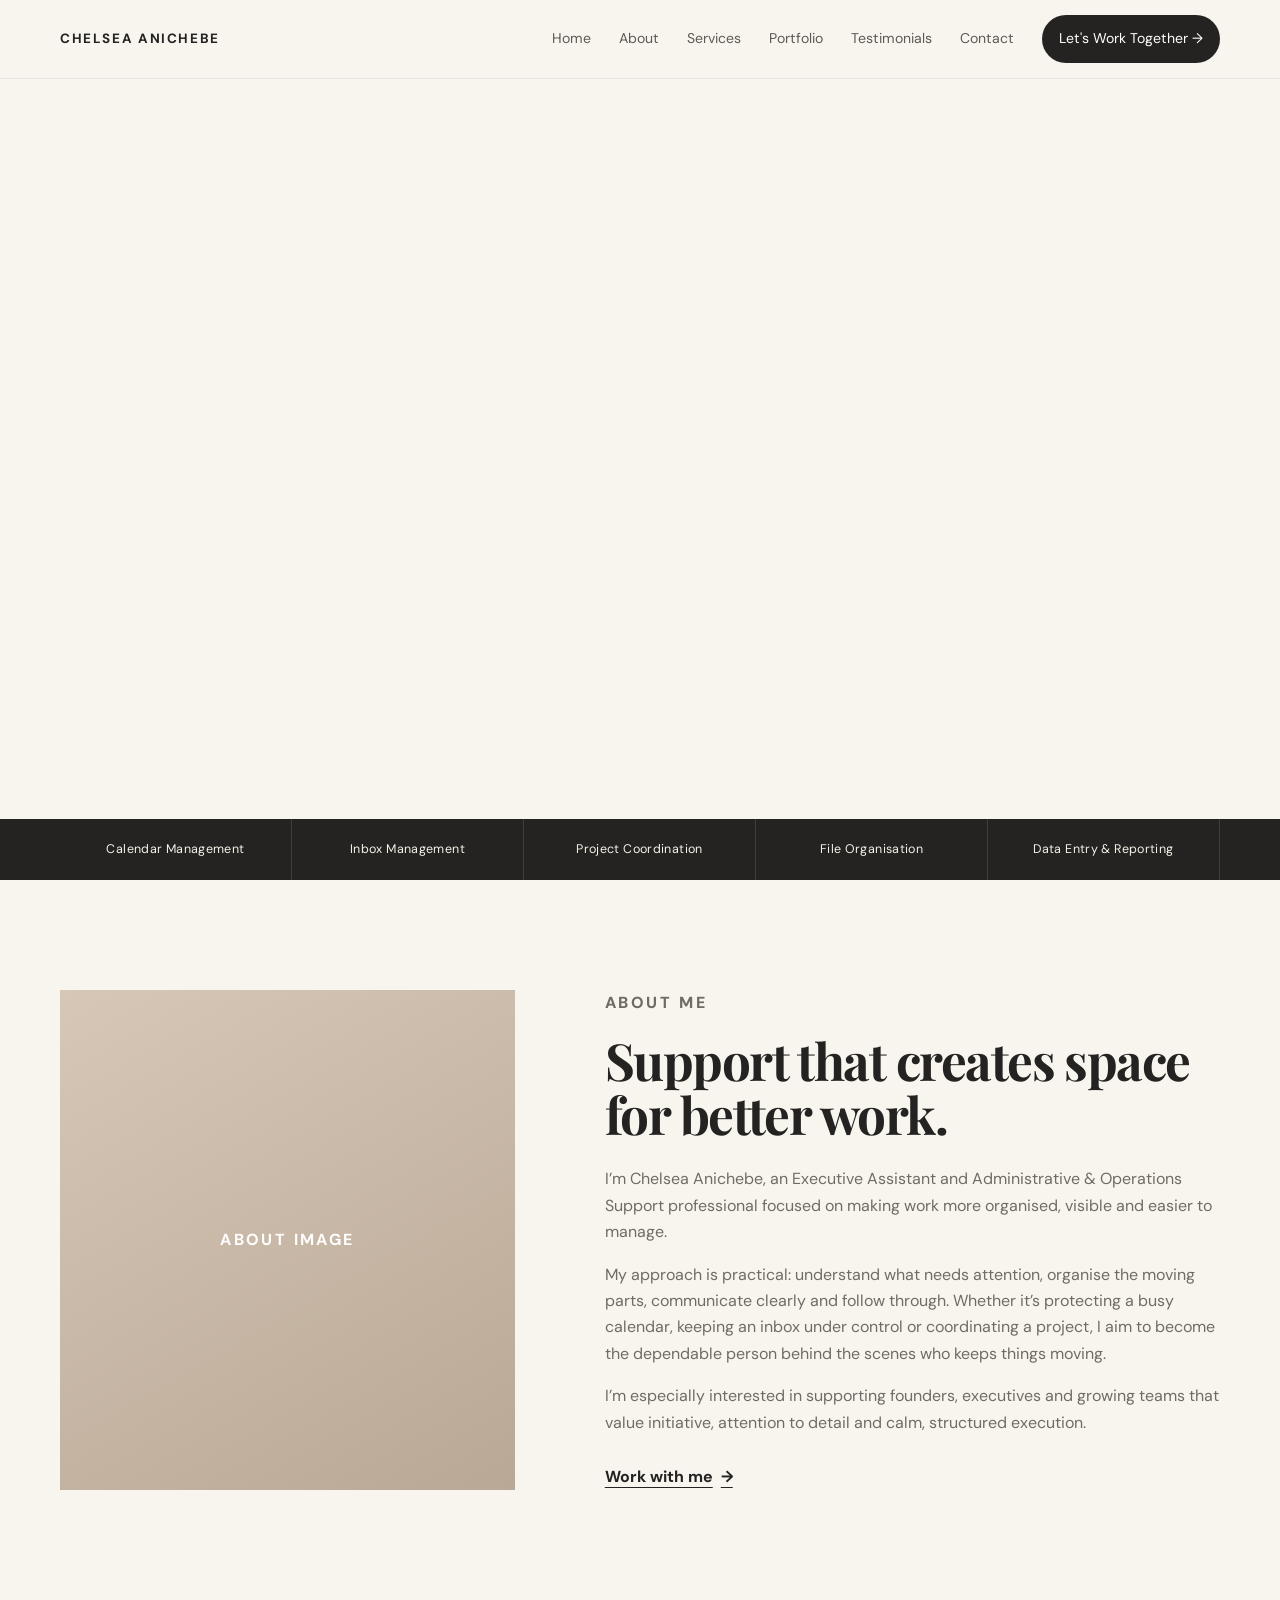
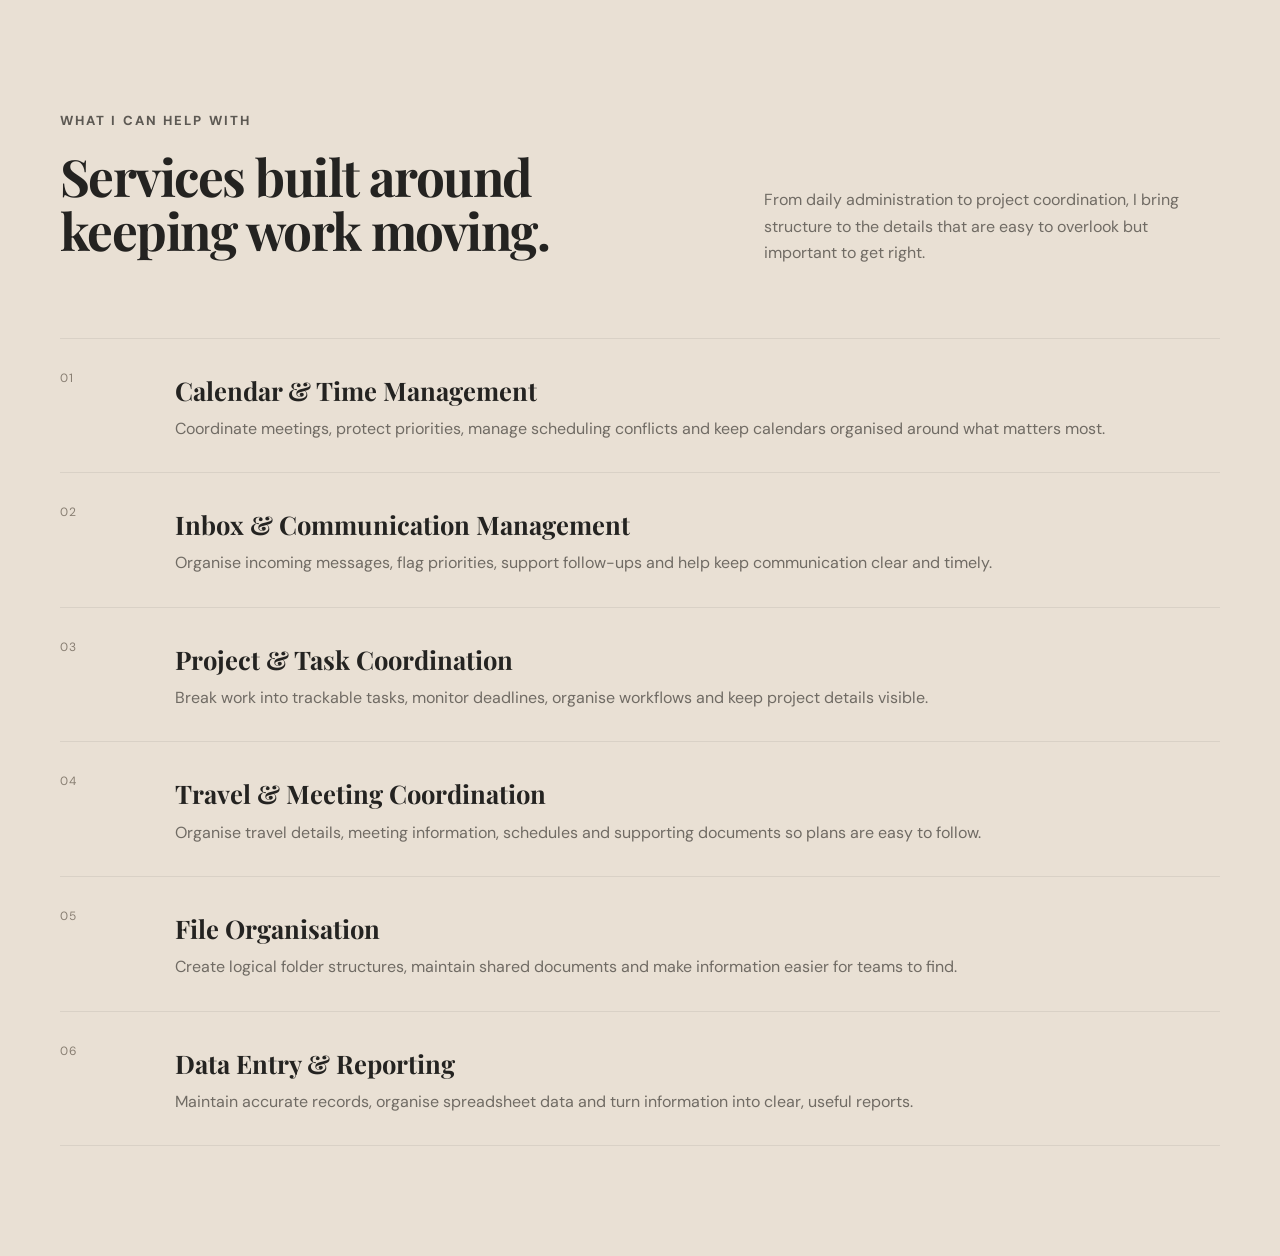
==== commit e1a28b6b: "Update index.html" ====
--- a/index.html
+++ b/index.html
@@ -5,20 +5,37 @@
 <meta name="viewport" content="width=device-width,initial-scale=1">
 <title>Chelsea Anichebe | Executive Assistant & Administrative Support</title>
 <meta name="description" content="Professional portfolio of Chelsea Anichebe, Executive Assistant and Administrative & Operations Support professional.">
-<link rel="preconnect" href="https://fonts.googleapis.com">
+
+<!-- Open Graph / LinkedIn / Facebook -->
+<meta property="og:type" content="website">
+<meta property="og:url" content="https://chelseaanichebeportfolio.chelseaanichebe.workers.dev/">
+<meta property="og:title" content="Chelsea Anichebe | Executive Assistant & Administrative Support">
+<meta property="og:description" content="Professional portfolio of Chelsea Anichebe – Executive Assistant and Administrative & Operations Support. I help busy professionals bring structure to their schedules, communication, projects and day-to-day operations.">
+<meta property="og:image" content="https://chelseaanichebeportfolio.chelseaanichebe.workers.dev/og-image.jpg">
+<meta property="og:image:width" content="1200">
+<meta property="og:image:height" content="630">
+
+<!-- Twitter Card -->
+<meta name="twitter:card" content="summary_large_image">
+<meta name="twitter:title" content="Chelsea Anichebe | Executive Assistant & Administrative Support">
+<meta name="twitter:description" content="Professional portfolio of Chelsea Anichebe – Executive Assistant and Administrative & Operations Support.">
+<meta name="twitter:image" content="https://chelseaanichebeportfolio.chelseaanichebe.workers.dev/og-image.jpg">
+
+<!-- Google tag (gtag.js) --><script async src="https://www.googletagmanager.com/gtag/js?id=G-7D4XKPFY3Y"></script><script>
+  window.dataLayer = window.dataLayer || [];
+  function gtag(){dataLayer.push(arguments);}
+  gtag('js', new Date());
+  gtag('config', 'G-7D4XKPFY3Y');
+</script><link rel="preconnect" href="https://fonts.googleapis.com">
 <link rel="preconnect" href="https://fonts.gstatic.com" crossorigin>
 <link href="https://fonts.googleapis.com/css2?family=DM+Sans:wght@400;500;600;700&family=Playfair+Display:wght@500;600;700&display=swap" rel="stylesheet">
 <link rel="stylesheet" href="style.css">
 </head>
-
 <body>
-
 <header class="site-header">
   <div class="container nav-wrap">
     <a class="brand" href="#home" data-bind="brandName">CHELSEA ANICHEBE</a>
-
     <button class="menu-btn" aria-label="Open menu">☰</button>
-
     <nav class="nav">
       <a href="#home">Home</a>
       <a href="#about">About</a>
@@ -26,76 +43,35 @@
       <a href="#portfolio">Portfolio</a>
       <a href="#testimonials">Testimonials</a>
       <a href="#contact">Contact</a>
-
-      <a class="nav-cta" href="#contact">
-        <span data-bind="navCta">Let's Work Together</span>
-        <span>→</span>
-      </a>
+      <a class="nav-cta" href="#contact"><span data-bind="navCta">Let's Work Together</span> <span>→</span></a>
     </nav>
   </div>
-</header>
-
-<main>
-
+</header><main>
   <!-- HERO -->
   <section id="home" class="hero">
     <div class="container hero-grid">
-
       <div class="hero-copy reveal">
-        <p class="eyebrow" data-bind="heroEyebrow">
-          EXECUTIVE SUPPORT · ADMINISTRATION · OPERATIONS
-        </p>
-
-        <h1 data-bind="heroHeadline">
-          YOU'VE FOUND THE RIGHT PERSON FOR THE JOB.
-        </h1>
-
-        <p class="role" data-bind="heroRole">
-          Executive Assistant | Administrative &amp; Operations Support
-        </p>
-
-        <p class="lead" data-bind="heroLead">
-          I help busy professionals bring structure to their schedules,
-          communication, projects and day-to-day operations—so important work
-          keeps moving without unnecessary friction.
-        </p>
+        <p class="eyebrow" data-bind="heroEyebrow">EXECUTIVE SUPPORT · ADMINISTRATION · OPERATIONS</p>
+        <h1 data-bind="heroHeadline">YOU'VE FOUND THE RIGHT PERSON FOR THE JOB.</h1>
+        <p class="role" data-bind="heroRole">Executive Assistant | Administrative &amp; Operations Support</p>
+        <p class="lead" data-bind="heroLead">I help busy professionals bring structure to their schedules, communication, projects and day-to-day operations—so important work keeps moving without unnecessary friction.</p>
       </div>
-
       <div class="hero-visual reveal">
         <div class="portrait-placeholder" id="hero-portrait">
           <div>
             <span data-bind="portraitInitials">CA</span>
-            <small data-bind="portraitCaption">
-              Professional photo<br>placeholder
-            </small>
+            <small data-bind="portraitCaption">Professional photo<br>placeholder</small>
           </div>
         </div>
-
-        <div class="hero-note" data-bind-html="heroNote">
-          Organised thinking.<br>Reliable execution.
-        </div>
+        <div class="hero-note" data-bind-html="heroNote">Organised thinking.<br>Reliable execution.</div>
       </div>
-
       <div class="hero-actions reveal">
-        <a class="btn dark" href="#portfolio">
-          View My Work <span>→</span>
-        </a>
-
-        <a class="btn light" href="#contact">
-          Let's Work Together <span>→</span>
-        </a>
-
-        <button class="text-btn" id="resumeOpen">
-          View Resume <span>→</span>
-        </button>
+        <a class="btn dark" href="#portfolio">View My Work <span>→</span></a>
+        <a class="btn light" href="#contact">Let's Work Together <span>→</span></a>
+        <button class="text-btn" id="resumeOpen">View Resume <span>→</span></button>
       </div>
-
     </div>
-  </section>
-
-
-  <!-- SERVICE STRIP -->
-  <section class="service-strip">
+  </section>  <!-- SERVICE STRIP -->  <section class="service-strip">
     <div class="container strip-grid" id="service-strip-grid">
       <div>Calendar Management</div>
       <div>Inbox Management</div>
@@ -103,576 +79,35 @@
       <div>File Organisation</div>
       <div>Data Entry &amp; Reporting</div>
     </div>
-  </section>
-
-
-  <!-- ABOUT -->
-  <section id="about" class="section about reveal">
+  </section>  <!-- ABOUT -->  <section id="about" class="section about">
     <div class="container two-col">
-
-      <div class="image-placeholder tall" id="about-image">
-        <span data-bind="aboutImageLabel">ABOUT IMAGE</span>
+      <div class="image-placeholder tall" id="about-image"><span data-bind="aboutImageLabel">ABOUT IMAGE</span></div>
+      <div>
+        <p class="eyebrow" data-bind="aboutEyebrow">ABOUT ME</p>
+        <h2 data-bind="aboutHeadline">Support that creates space for better work.</h2>
+        <div id="about-paragraphs">
+          <p>I’m Chelsea Anichebe, an Executive Assistant and Administrative &amp; Operations Support professional focused on making work more organised, visible and easier to manage.</p>
+          <p>My approach is practical: understand what needs attention, organise the moving parts, communicate clearly and follow through. Whether it’s protecting a busy calendar, keeping an inbox under control or coordinating a project, I aim to become the dependable person behind the scenes who keeps things moving.</p>
+          <p>I’m especially interested in supporting founders, executives and growing teams that value initiative, attention to detail and calm, structured execution.</p>
+        </div>
+        <a class="inline-link" href="#contact"><span data-bind="aboutCtaText">Work with me</span> <span>→</span></a>
       </div>
-
-      <div>
-        <p class="eyebrow" data-bind="aboutEyebrow">
-          ABOUT ME
-        </p>
-
-        <h2 data-bind="aboutHeadline">
-          Support that creates space for better work.
-        </h2>
-
-        <div id="about-paragraphs">
-          <p>
-            I’m Chelsea Anichebe, an Executive Assistant and Administrative
-            &amp; Operations Support professional focused on making work more
-            organised, visible and easier to manage.
-          </p>
-
-          <p>
-            My approach is practical: understand what needs attention,
-            organise the moving parts, communicate clearly and follow through.
-            Whether it’s protecting a busy calendar, keeping an inbox under
-            control or coordinating a project, I aim to become the dependable
-            person behind the scenes who keeps things moving.
-          </p>
-
-          <p>
-            I’m especially interested in supporting founders, executives and
-            growing teams that value initiative, attention to detail and calm,
-            structured execution.
-          </p>
-        </div>
-
-        <a class="inline-link" href="#contact">
-          <span data-bind="aboutCtaText">Work with me</span>
-          <span>→</span>
-        </a>
-      </div>
-
     </div>
-  </section>
-
-
-  <!-- SERVICES -->
-  <section id="services" class="section beige reveal">
+  </section>  <!-- SERVICES -->  <section id="services" class="section beige">
     <div class="container">
-
       <div class="section-head">
         <div>
-          <p class="eyebrow" data-bind="servicesEyebrow">
-            WHAT I CAN HELP WITH
-          </p>
-
-          <h2 data-bind="servicesHeadline">
-            Services built around keeping work moving.
-          </h2>
+          <p class="eyebrow" data-bind="servicesEyebrow">WHAT I CAN HELP WITH</p>
+          <h2 data-bind="servicesHeadline">Services built around keeping work moving.</h2>
         </div>
-
-        <p class="section-intro" data-bind="servicesIntro">
-          From daily administration to project coordination, I bring structure
-          to the details that are easy to overlook but important to get right.
-        </p>
+        <p class="section-intro" data-bind="servicesIntro">From daily administration to project coordination, I bring structure to the details that are easy to overlook but important to get right.</p>
       </div>
-
       <div class="service-list" id="services-list">
-
-        <article>
-          <span>01</span>
-          <div>
-            <h3>Calendar &amp; Time Management</h3>
-            <p>
-              Coordinate meetings, protect priorities, manage scheduling
-              conflicts and keep calendars organised around what matters most.
-            </p>
-          </div>
-        </article>
-
-        <article>
-          <span>02</span>
-          <div>
-            <h3>Inbox &amp; Communication Management</h3>
-            <p>
-              Organise incoming messages, flag priorities, support follow-ups
-              and help keep communication clear and timely.
-            </p>
-          </div>
-        </article>
-
-        <article>
-          <span>03</span>
-          <div>
-            <h3>Project &amp; Task Coordination</h3>
-            <p>
-              Break work into trackable tasks, monitor deadlines, organise
-              workflows and keep project details visible.
-            </p>
-          </div>
-        </article>
-
-        <article>
-          <span>04</span>
-          <div>
-            <h3>Travel &amp; Meeting Coordination</h3>
-            <p>
-              Organise travel details, meeting information, schedules and
-              supporting documents so plans are easy to follow.
-            </p>
-          </div>
-        </article>
-
-        <article>
-          <span>05</span>
-          <div>
-            <h3>File Organisation</h3>
-            <p>
-              Create logical folder structures, maintain shared documents and
-              make information easier for teams to find.
-            </p>
-          </div>
-        </article>
-
-        <article>
-          <span>06</span>
-          <div>
-            <h3>Data Entry &amp; Reporting</h3>
-            <p>
-              Maintain accurate records, organise spreadsheet data and turn
-              information into clear, useful reports.
-            </p>
-          </div>
-        </article>
-
+        <article><span>01</span><div><h3>Calendar &amp; Time Management</h3><p>Coordinate meetings, protect priorities, manage scheduling conflicts and keep calendars organised around what matters most.</p></div></article>
+        <article><span>02</span><div><h3>Inbox &amp; Communication Management</h3><p>Organise incoming messages, flag priorities, support follow-ups and help keep communication clear and timely.</p></div></article>
+        <article><span>03</span><div><h3>Project &amp; Task Coordination</h3><p>Break work into trackable tasks, monitor deadlines, organise workflows and keep project details visible.</p></div></article>
+        <article><span>04</span><div><h3>Travel &amp; Meeting Coordination</h3><p>Organise travel details, meeting information, schedules and supporting documents so plans are easy to follow.</p></div></article>
+        <article><span>05</span><div><h3>File Organisation</h3><p>Create logical folder structures, maintain shared documents and make information easier for teams to find.</p></div></article>
+        <article><span>06</span><div><h3>Data Entry &amp; Reporting</h3><p>Maintain accurate records, organise spreadsheet data and turn information into clear, useful reports.</p></div></article>
       </div>
     </div>
-  </section>
-
-
-  <!-- PORTFOLIO -->
-  <section id="portfolio" class="section reveal">
-    <div class="container">
-
-      <div class="section-head">
-        <div>
-          <p class="eyebrow" data-bind="portfolioEyebrow">
-            SELECTED WORK
-          </p>
-
-          <h2 data-bind="portfolioHeadline">
-            Proof of how I think and organise.
-          </h2>
-        </div>
-
-        <p class="section-intro" data-bind="portfolioIntro">
-          A selection of practical portfolio projects demonstrating systems,
-          coordination and administrative problem-solving.
-        </p>
-      </div>
-
-      <div class="project-grid" id="project-grid">
-
-        <article class="project-card" data-project="calendar">
-          <div class="project-thumb thumb-1">
-            <span>01</span>
-          </div>
-
-          <div class="project-meta">
-            <p>CALENDAR · SCHEDULING</p>
-            <h3>Executive Calendar Management</h3>
-
-            <button class="project-link">
-              View Project →
-            </button>
-          </div>
-        </article>
-
-
-        <article class="project-card" data-project="clickup">
-          <div class="project-thumb thumb-2">
-            <span>02</span>
-          </div>
-
-          <div class="project-meta">
-            <p>PROJECT COORDINATION</p>
-            <h3>Project Coordination System</h3>
-
-            <button class="project-link">
-              View Project →
-            </button>
-          </div>
-        </article>
-
-
-        <article class="project-card" data-project="expenses">
-          <div class="project-thumb thumb-3">
-            <span>03</span>
-          </div>
-
-          <div class="project-meta">
-            <p>REPORTING · GOOGLE SHEETS</p>
-            <h3>Expense &amp; Reporting Dashboard</h3>
-
-            <button class="project-link">
-              View Project →
-            </button>
-          </div>
-        </article>
-
-
-        <article class="project-card" data-project="travel">
-          <div class="project-thumb thumb-4">
-            <span>04</span>
-          </div>
-
-          <div class="project-meta">
-            <p>TRAVEL · ADMINISTRATION</p>
-            <h3>Travel Coordination System</h3>
-
-            <button class="project-link">
-              View Project →
-            </button>
-          </div>
-        </article>
-
-      </div>
-    </div>
-  </section>
-
-
-  <!-- FUN FACTS -->
-  <section class="section facts beige reveal" id="facts">
-    <div class="container">
-
-      <div class="section-head">
-        <div>
-          <p class="eyebrow" data-bind="factsEyebrow">
-            BEYOND THE WORK
-          </p>
-
-          <h2 data-bind="factsHeadline">
-            Three fun facts about me.
-          </h2>
-        </div>
-      </div>
-
-      <div class="fact-grid" id="fact-grid">
-
-        <article>
-          <div class="fact-img">
-            FUN<br>FACT 01
-          </div>
-
-          <h3>Curious by nature</h3>
-
-          <p>
-            Placeholder fact: I enjoy learning how different tools and systems
-            fit together.
-          </p>
-        </article>
-
-
-        <article>
-          <div class="fact-img">
-            FUN<br>FACT 02
-          </div>
-
-          <h3>Detail matters</h3>
-
-          <p>
-            Placeholder fact: I genuinely enjoy turning messy information into
-            something clear and usable.
-          </p>
-        </article>
-
-
-        <article>
-          <div class="fact-img">
-            FUN<br>FACT 03
-          </div>
-
-          <h3>Always improving</h3>
-
-          <p>
-            Placeholder fact: I like finding small ways to make a process
-            smoother than it was yesterday.
-          </p>
-        </article>
-
-      </div>
-    </div>
-  </section>
-
-
-  <!-- TESTIMONIALS -->
-  <section id="testimonials" class="section testimonials reveal">
-    <div class="container">
-
-      <div class="section-head">
-        <div>
-          <p class="eyebrow" data-bind="testimonialsEyebrow">
-            WHAT IT'S LIKE TO WORK WITH ME
-          </p>
-
-          <h2 data-bind="testimonialsHeadline">
-            A few words from the people I've supported.
-          </h2>
-        </div>
-      </div>
-
-      <div class="testimonial-grid" id="testimonial-grid">
-        <!-- Populated from content/testimonials.json -->
-      </div>
-
-    </div>
-  </section>
-
-
-  <!-- TOOLS & SKILLS -->
-  <section class="section tools reveal" id="tools">
-    <div class="container">
-
-      <div class="section-head">
-        <div>
-          <p class="eyebrow" data-bind="toolsEyebrow">
-            TOOLS &amp; SKILLS
-          </p>
-
-          <h2 data-bind="toolsHeadline">
-            Comfortable working across modern tools.
-          </h2>
-        </div>
-      </div>
-
-      <div class="tool-cloud" id="tool-cloud">
-        <span>Google Workspace</span>
-        <span>Microsoft Office</span>
-        <span>ClickUp</span>
-        <span>Asana</span>
-        <span>Notion</span>
-        <span>Trello</span>
-        <span>Monday.com</span>
-        <span>Calendly</span>
-        <span>Slack</span>
-        <span>Airtable</span>
-        <span>Canva</span>
-        <span>Zoom</span>
-      </div>
-
-    </div>
-  </section>
-
-
-  <!-- CERTIFICATES -->
-  <section class="section certificates beige reveal" id="certificates">
-    <div class="container">
-
-      <div class="section-head">
-        <div>
-          <p class="eyebrow" data-bind="certificatesEyebrow">
-            CERTIFICATIONS
-          </p>
-
-          <h2 data-bind="certificatesHeadline">
-            Training that supports the work.
-          </h2>
-        </div>
-      </div>
-
-      <div class="cert-grid" id="cert-grid">
-
-        <article class="certificate">
-          <div class="cert-placeholder">
-            CERTIFICATE<br>IMAGE
-          </div>
-
-          <div>
-            <p class="cert-label">
-              CERTIFICATION 01
-            </p>
-
-            <h3>
-              Virtual Assistant Training Certificate
-            </h3>
-
-            <a href="#" class="inline-link">
-              View Certificate →
-            </a>
-          </div>
-        </article>
-
-
-        <article class="certificate">
-          <div class="cert-placeholder">
-            CERTIFICATE<br>IMAGE
-          </div>
-
-          <div>
-            <p class="cert-label">
-              CERTIFICATION 02
-            </p>
-
-            <h3>
-              Administrative &amp; Productivity Training
-            </h3>
-
-            <a href="#" class="inline-link">
-              View Certificate →
-            </a>
-          </div>
-        </article>
-
-      </div>
-    </div>
-  </section>
-
-
-  <!-- CONTACT -->
-  <section id="contact" class="section contact reveal">
-    <div class="container contact-box">
-
-      <div>
-        <p class="eyebrow" data-bind="contactEyebrow">
-          READY WHEN YOU ARE
-        </p>
-
-        <h2 data-bind="contactHeadline">
-          LET'S WORK TOGETHER
-        </h2>
-
-        <p data-bind="contactText">
-          Need someone dependable to bring structure to the details behind your
-          business? Let’s talk about where I can take work off your plate.
-        </p>
-      </div>
-
-      <div class="contact-actions">
-
-        <a class="btn ivory" id="contact-email" href="mailto:hello@example.com">
-          Email Me <span>→</span>
-        </a>
-
-        <a
-          class="contact-link"
-          id="contact-linkedin"
-          href="#"
-          target="_blank"
-          rel="noopener"
-        >
-          LinkedIn ↗
-        </a>
-
-        <a
-          class="contact-link"
-          id="contact-upwork"
-          href="#"
-          target="_blank"
-          rel="noopener"
-        >
-          Upwork ↗
-        </a>
-
-        <button class="contact-link" id="resumeOpen2">
-          View / Download Resume ↓
-        </button>
-
-      </div>
-
-    </div>
-  </section>
-
-</main>
-
-
-<footer>
-  <div class="container footer-wrap">
-
-    <div>
-      <strong data-bind="brandName">
-        CHELSEA ANICHEBE
-      </strong>
-
-      <p data-bind="footerRole">
-        Executive Assistant | Administrative &amp; Operations Support
-      </p>
-    </div>
-
-    <div class="footer-links">
-      <a href="#home">Home</a>
-      <a href="#about">About</a>
-      <a href="#services">Services</a>
-      <a href="#portfolio">Portfolio</a>
-      <a href="#testimonials">Testimonials</a>
-      <a href="#contact">Contact</a>
-    </div>
-
-    <p data-bind="copyright">
-      © 2026 Chelsea Anichebe
-    </p>
-
-  </div>
-</footer>
-
-
-<!-- PROJECT MODAL -->
-<div class="modal" id="projectModal" aria-hidden="true">
-  <div class="modal-panel">
-
-    <button class="modal-close" data-close>
-      ×
-    </button>
-
-    <div id="projectContent"></div>
-
-  </div>
-</div>
-
-
-<!-- RESUME MODAL -->
-<div class="modal" id="resumeModal" aria-hidden="true">
-  <div class="modal-panel resume-panel">
-
-    <button class="modal-close" data-close>
-      ×
-    </button>
-
-    <div class="resume-top">
-
-      <div>
-        <p class="eyebrow">
-          RESUME
-        </p>
-
-        <h2 data-bind="brandName">
-          Chelsea Anichebe
-        </h2>
-      </div>
-
-      <a
-        class="btn dark"
-        id="resume-download"
-        href="resume-placeholder.pdf"
-        download
-      >
-        Download Resume ↓
-      </a>
-
-    </div>
-
-    <div class="resume-placeholder">
-      Your resume PDF will appear here.<br>
-
-      <small>
-        Upload your real PDF through the CMS
-        (Site Settings → Resume File) when ready.
-      </small>
-    </div>
-
-  </div>
-</div>
-
-
-<script src="script.js"></script>
-
-</body>
-</html>
--- a/style.css
+++ b/style.css
@@ -96,30 +96,49 @@
 
 /* ===== View My Work Attention Animation ===== */
 .hero-actions .btn.dark{
-  animation:gentleNudge 3.5s ease-in-out infinite;
+  animation:gentleNudge 3s ease-in-out infinite;
 }
 
 .hero-actions .btn.dark span{
   display:inline-block;
-  transition:transform .25s ease;
+  animation:ctaArrow 3s ease-in-out infinite;
+}
+
+@keyframes gentleNudge{
+  0%,65%,100%{
+    transform:translateY(0);
+  }
+
+  72%{
+    transform:translateY(-7px);
+  }
+
+  78%{
+    transform:translateY(0);
+  }
+}
+
+@keyframes ctaArrow{
+  0%,65%,100%{
+    transform:translateX(0);
+  }
+
+  72%{
+    transform:translateX(8px);
+  }
+
+  78%{
+    transform:translateX(0);
+  }
+}
+
+.hero-actions .btn.dark:hover{
+  animation:none;
 }
 
 .hero-actions .btn.dark:hover span{
-  transform:translateX(4px);
-}
-
-@keyframes gentleNudge{
-  0%,70%,100%{
-    transform:translateY(0);
-  }
-
-  75%{
-    transform:translateY(-3px);
-  }
-
-  80%{
-    transform:translateY(0);
-  }
+  transform:translateX(6px);
+  animation:none;
 }
 
 /* ===== Reduced Motion Accessibility ===== */
@@ -135,6 +154,7 @@
   }
 
   .hero-actions .btn.dark span{
+    animation:none;
     transition:none;
   }
 
@@ -189,12 +209,7 @@
 .carousel-slide{position:absolute;inset:0;opacity:0;visibility:hidden;transition:opacity .35s ease,visibility .35s ease;display:grid;place-items:center}
 .carousel-slide.is-active{opacity:1;visibility:visible;position:relative}
 .carousel-slide img{width:100%;height:330px;object-fit:cover;display:block}
-.carousel-btn{position:absolute;top:50%;transform:translateY(-50%);width:42px;height:42px;border:0;border-radius:50%;background:rgba(255,253,249,.92);color:var(--charcoal);font-size:1.5rem;line-height:1;cursor:pointer;box-shadow:0 6px 18px rgba(36,35,33,.12);display:grid;place-items:center;z-index:2}
-.carousel-btn:hover{background:#fff}
-.carousel-prev{left:12px}
-.carousel-next{right:12px}
-.carousel-counter{text-align:center;margin:12px 0 0;font-size:.84rem;font-weight:600;letter-spacing:.06em;color:var(--muted)}
-.placeholder-gallery{height:330px;display:grid;place-items:center;font-family:'Playfair Display',serif;font-size:1.4rem;color:#756d64;background:linear-gradient(145deg,#d6c5b7,#aab19a);border-radius:14px;margin-bottom:22px}
+.carousel-btn{position:absolute;top:50%;transform:translateY(-50%);width:42px;height:42px;border:0;border-radius:50%;background:rgba(255,253,249,.92);color:var(--charcoal);font-size:1.5rem;line-height:1;cursor:pointer;box-shadow:0 6px 18px rgba(36,35,33,.12);display:grid;place-items:center;z-index:2}.carousel-btn:hover{background:#fff}.carousel-prev{left:12px}.carousel-next{right:12px}.carousel-counter{text-align:center;margin:12px 0 0;font-size:.84rem;font-weight:600;letter-spacing:.06em;color:var(--muted)}.placeholder-gallery{height:330px;display:grid;place-items:center;font-family:'Playfair Display',serif;font-size:1.4rem;color:#756d64;background:linear-gradient(145deg,#d6c5b7,#aab19a);border-radius:14px;margin-bottom:22px}
 
 @media(max-width:850px){
   .carousel-viewport,.carousel-slide img{height:220px}
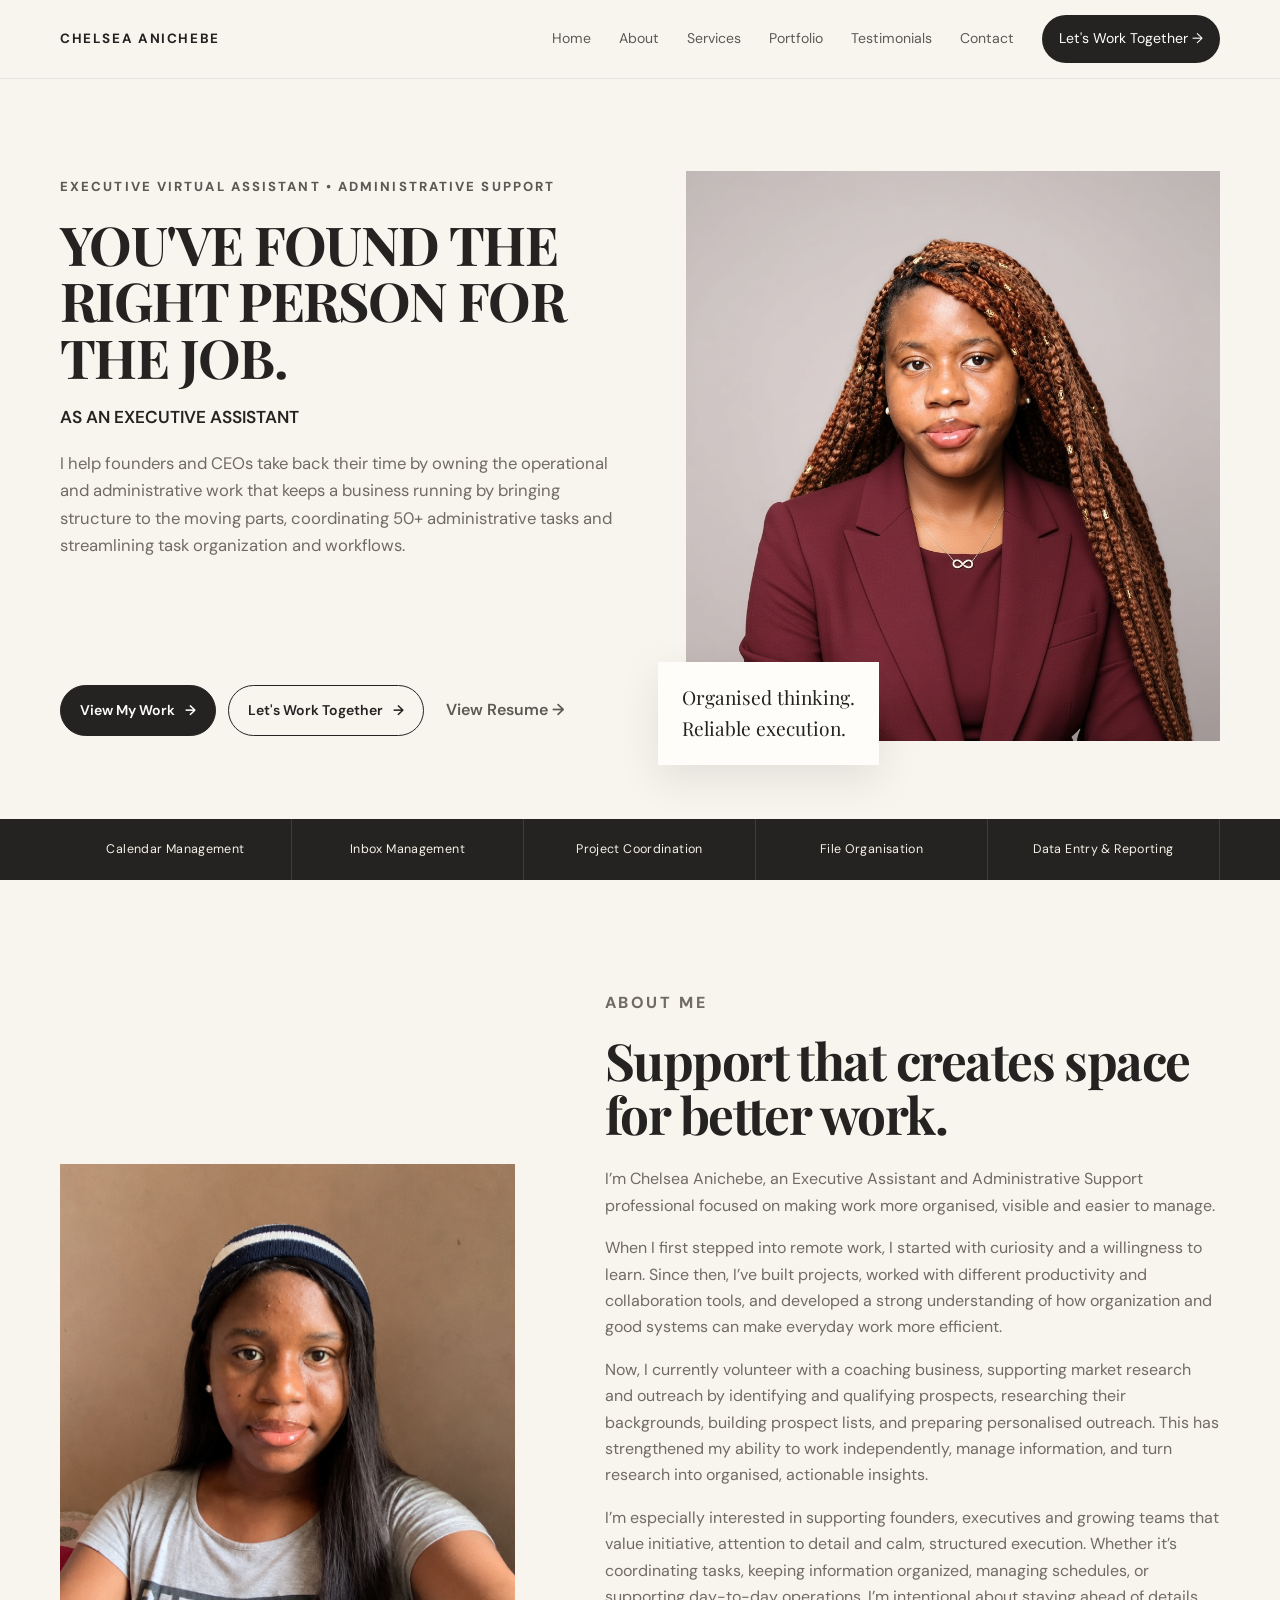
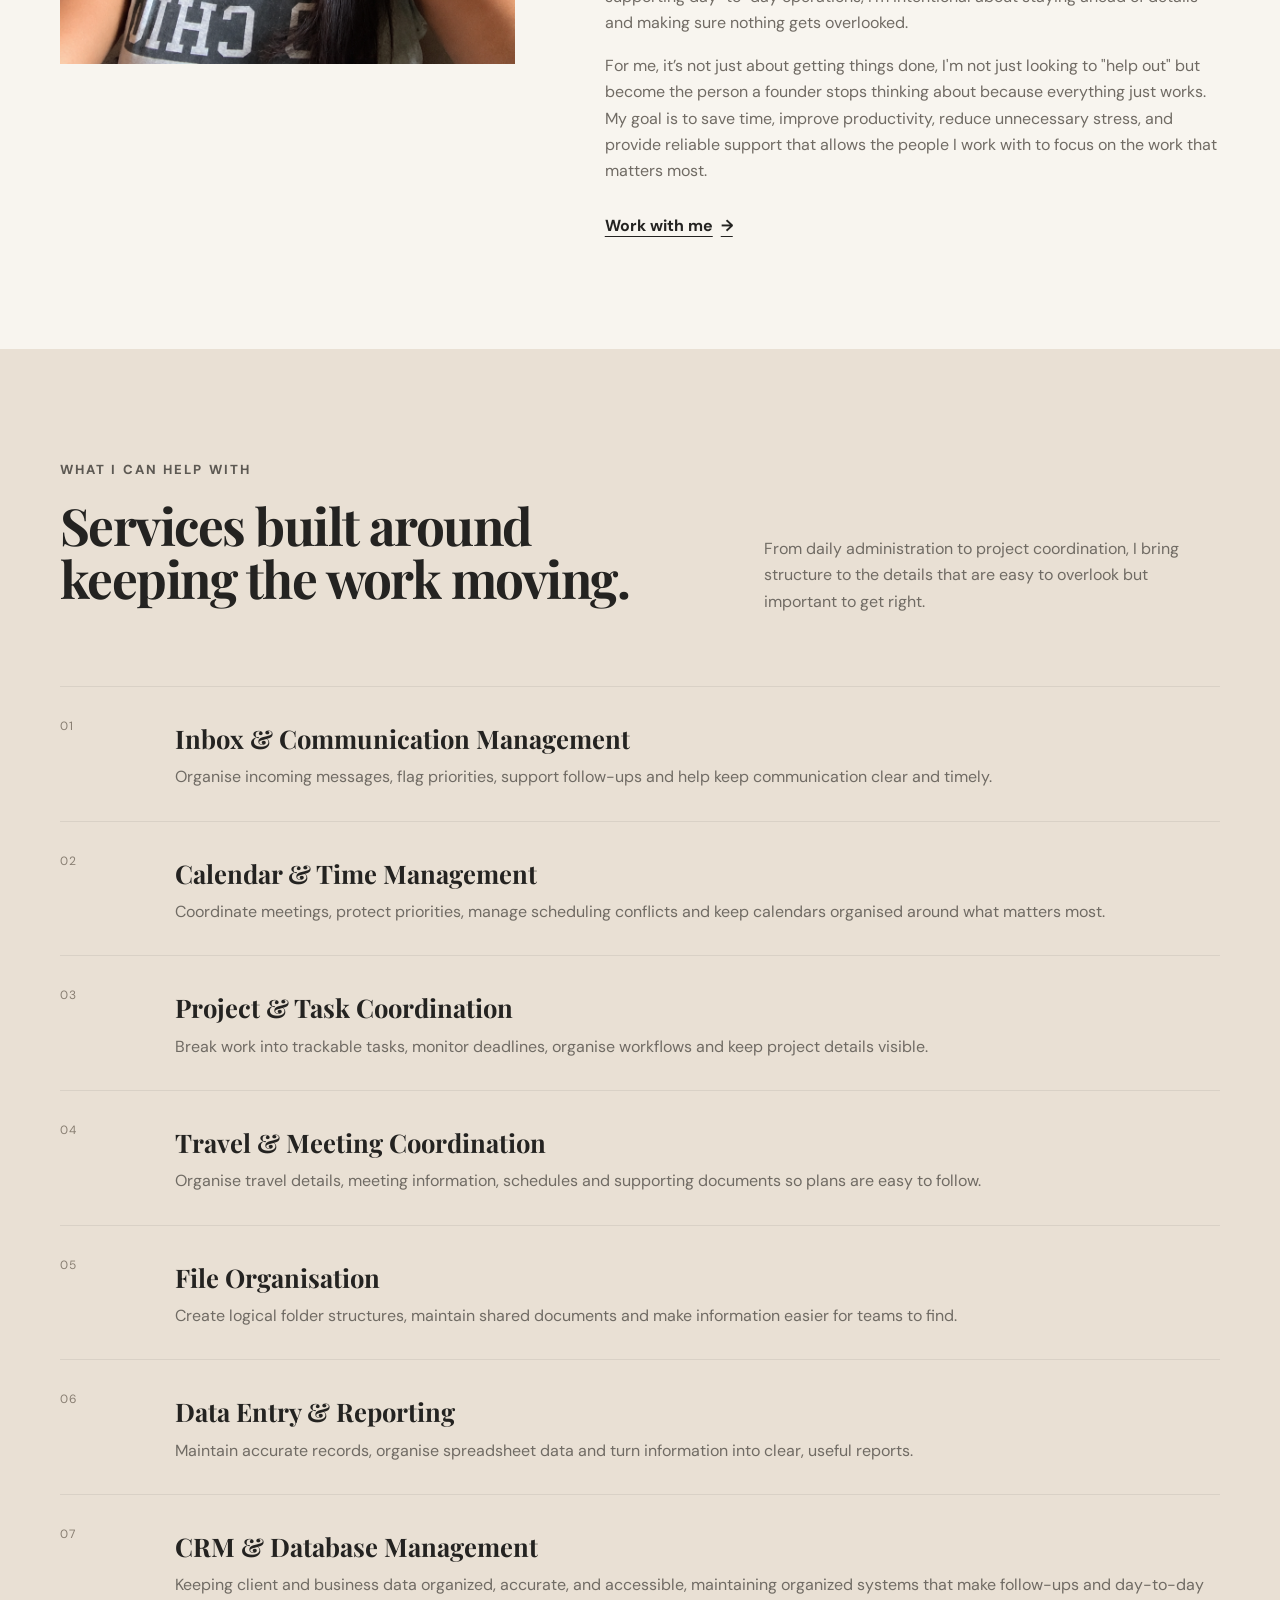
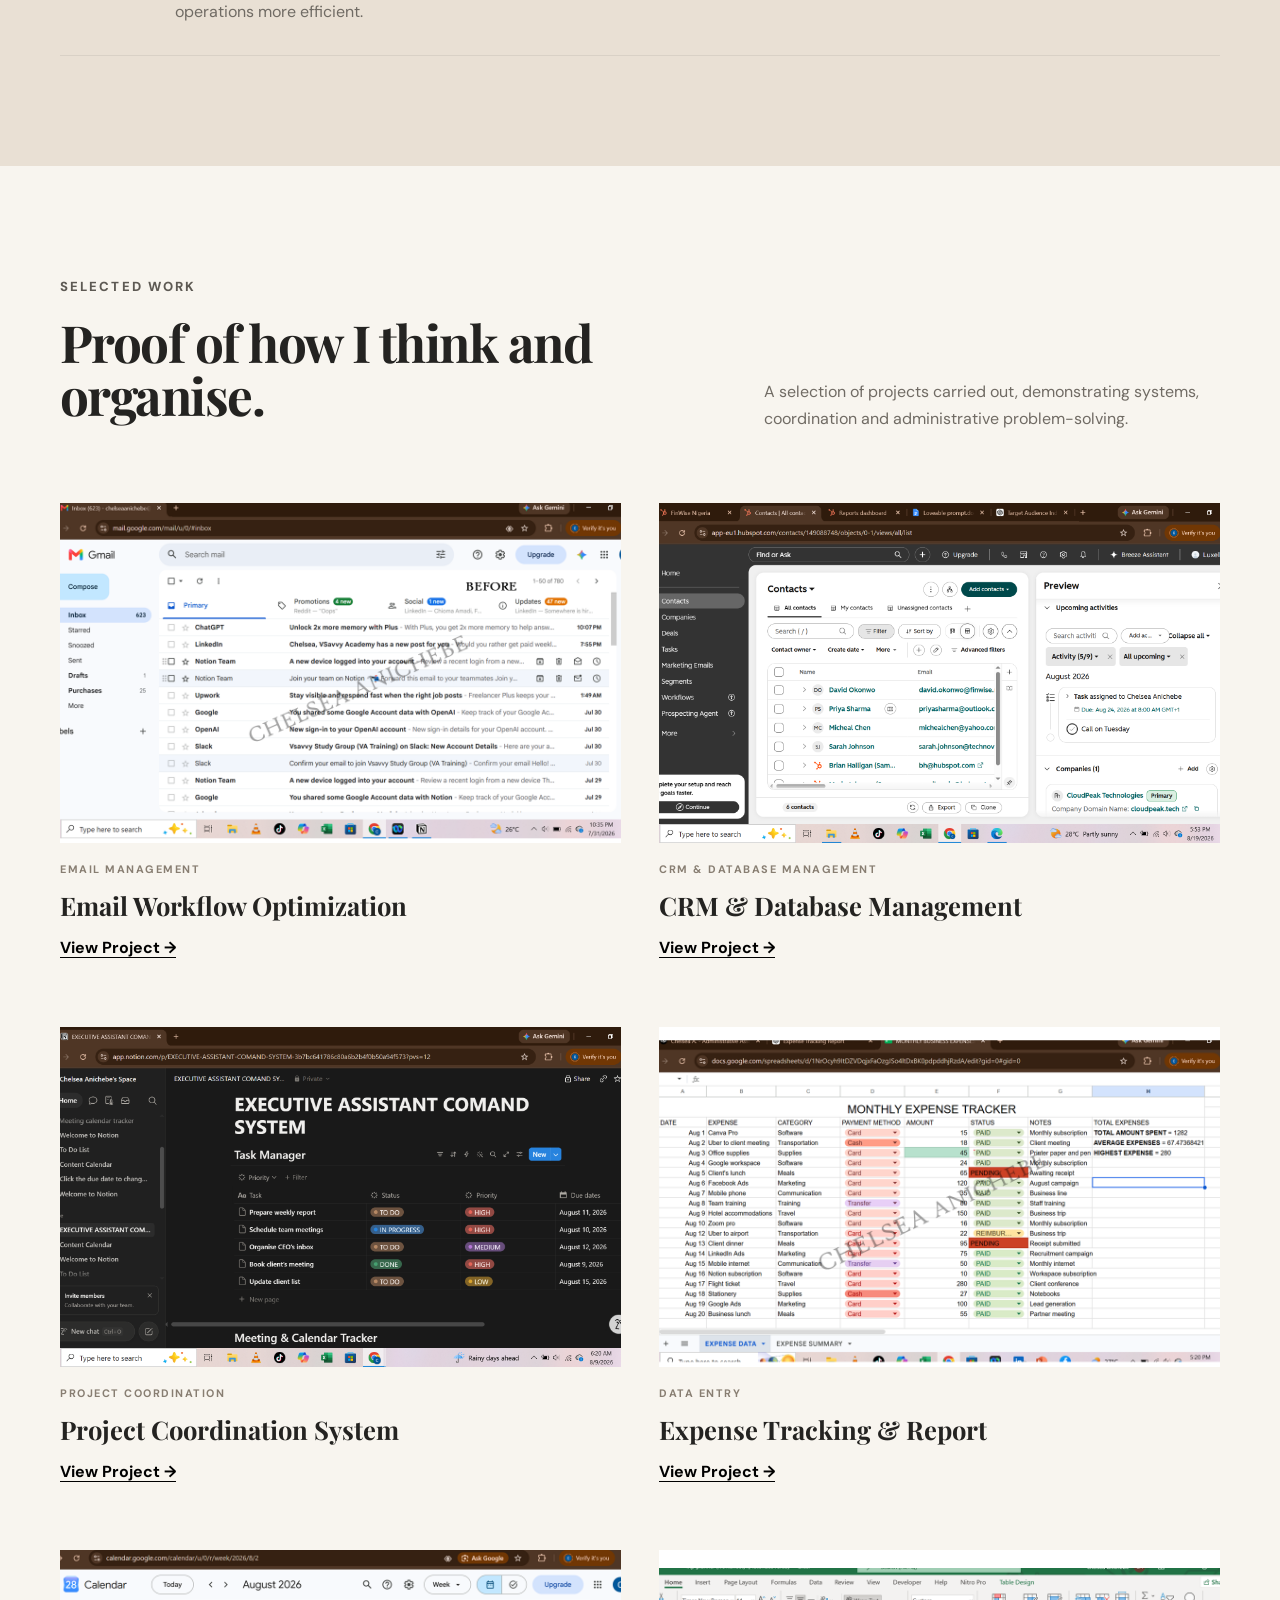
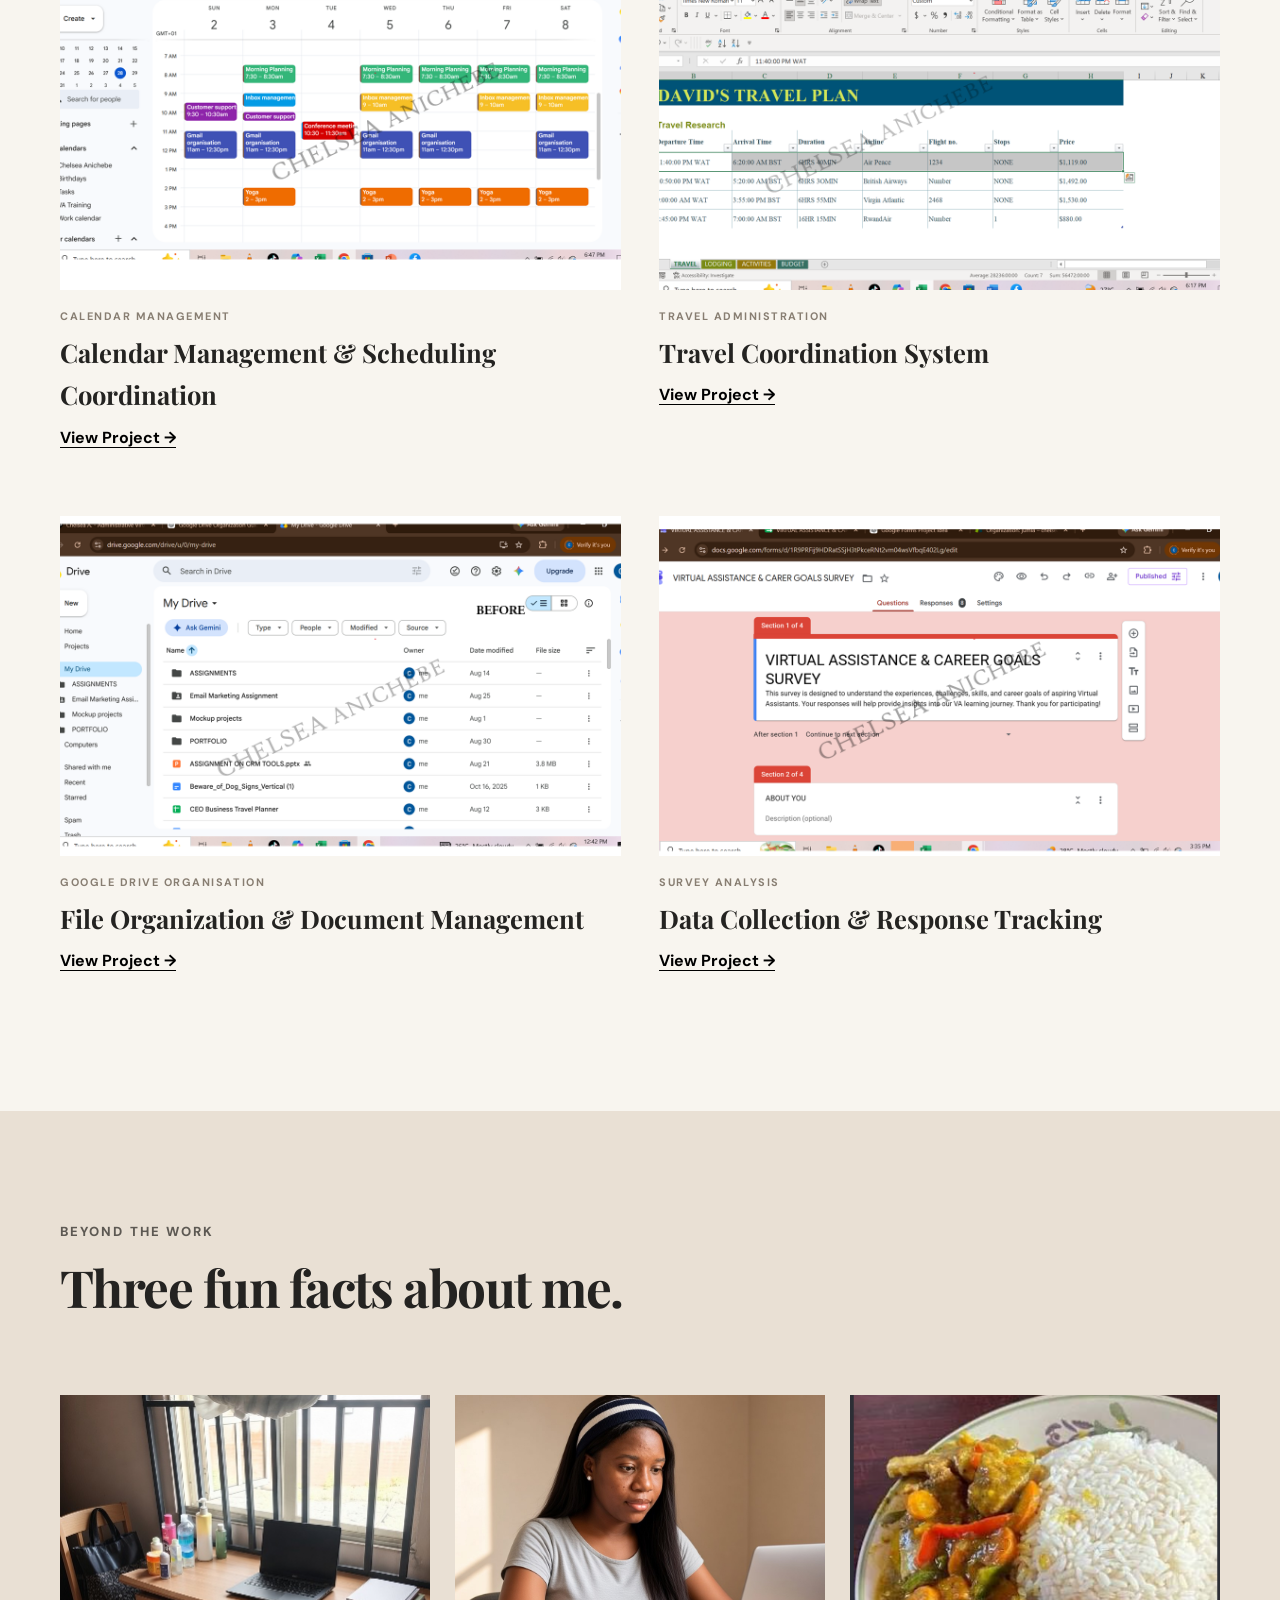
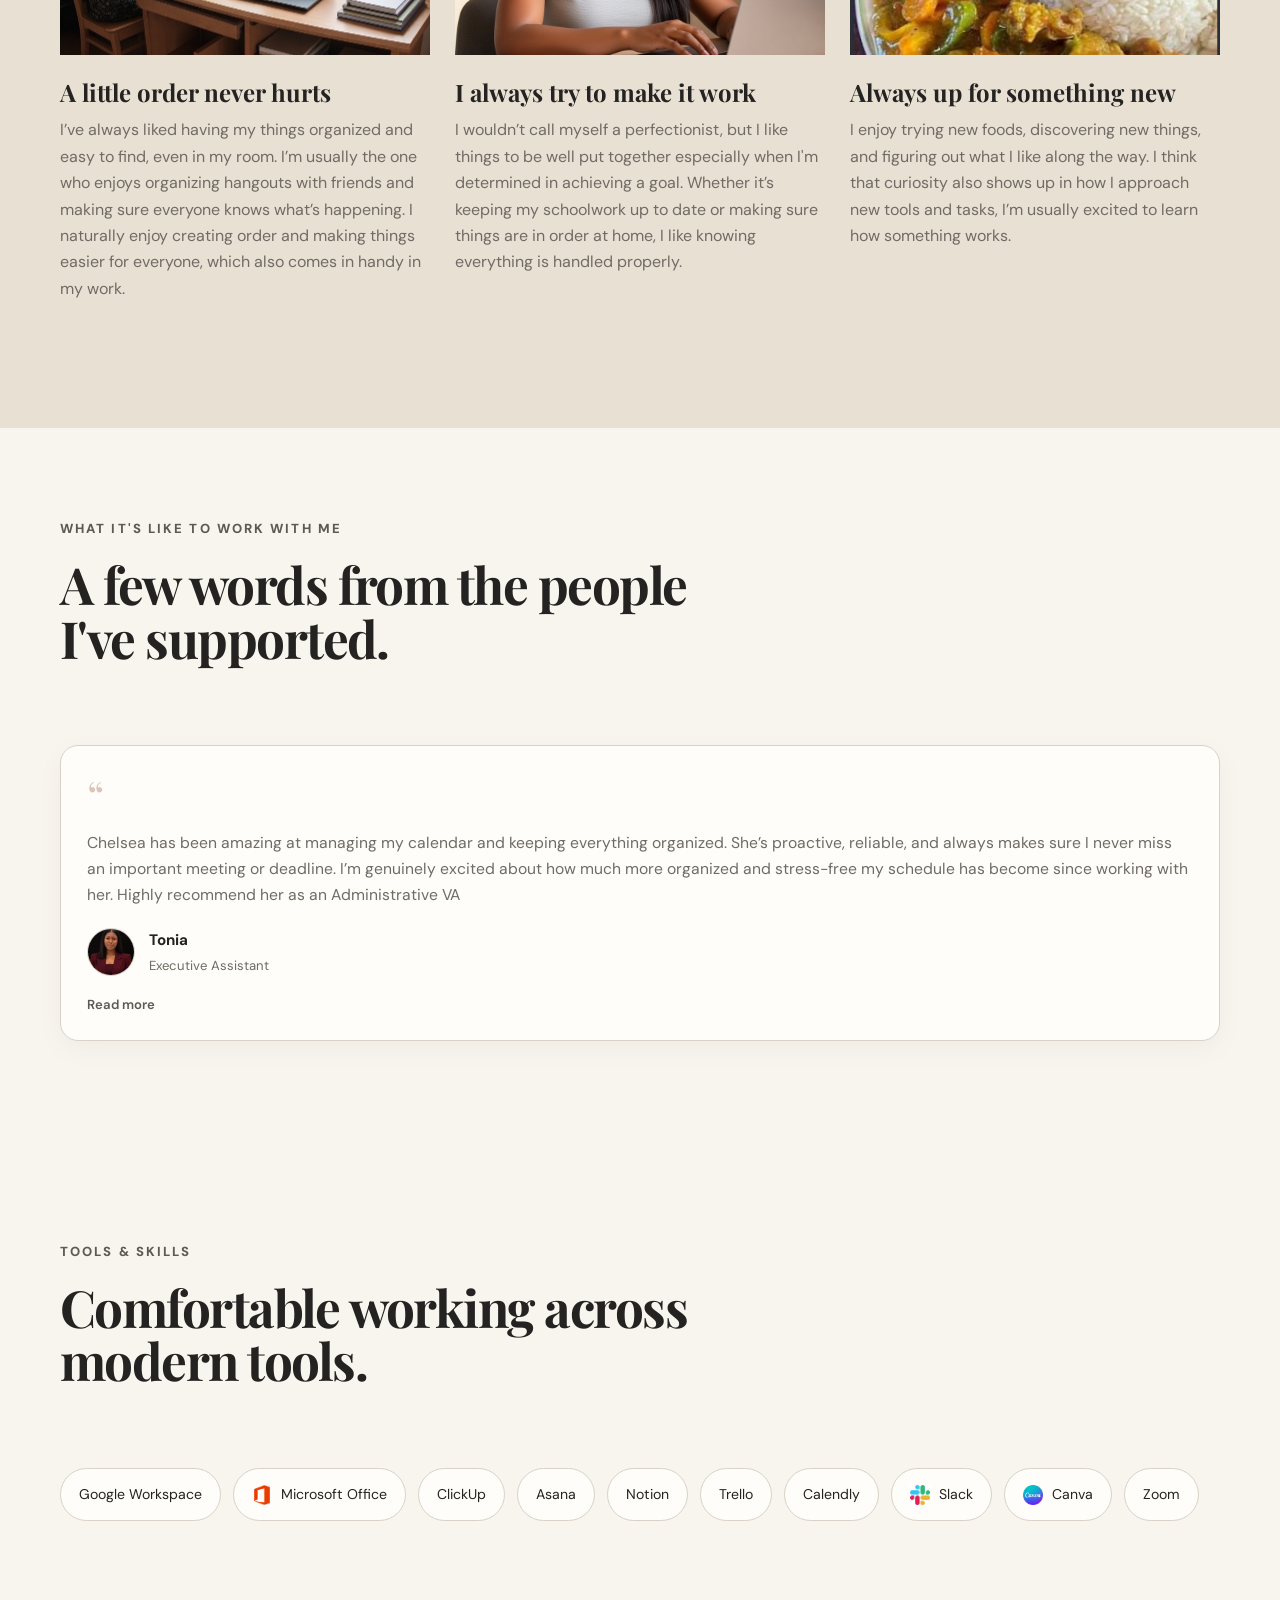
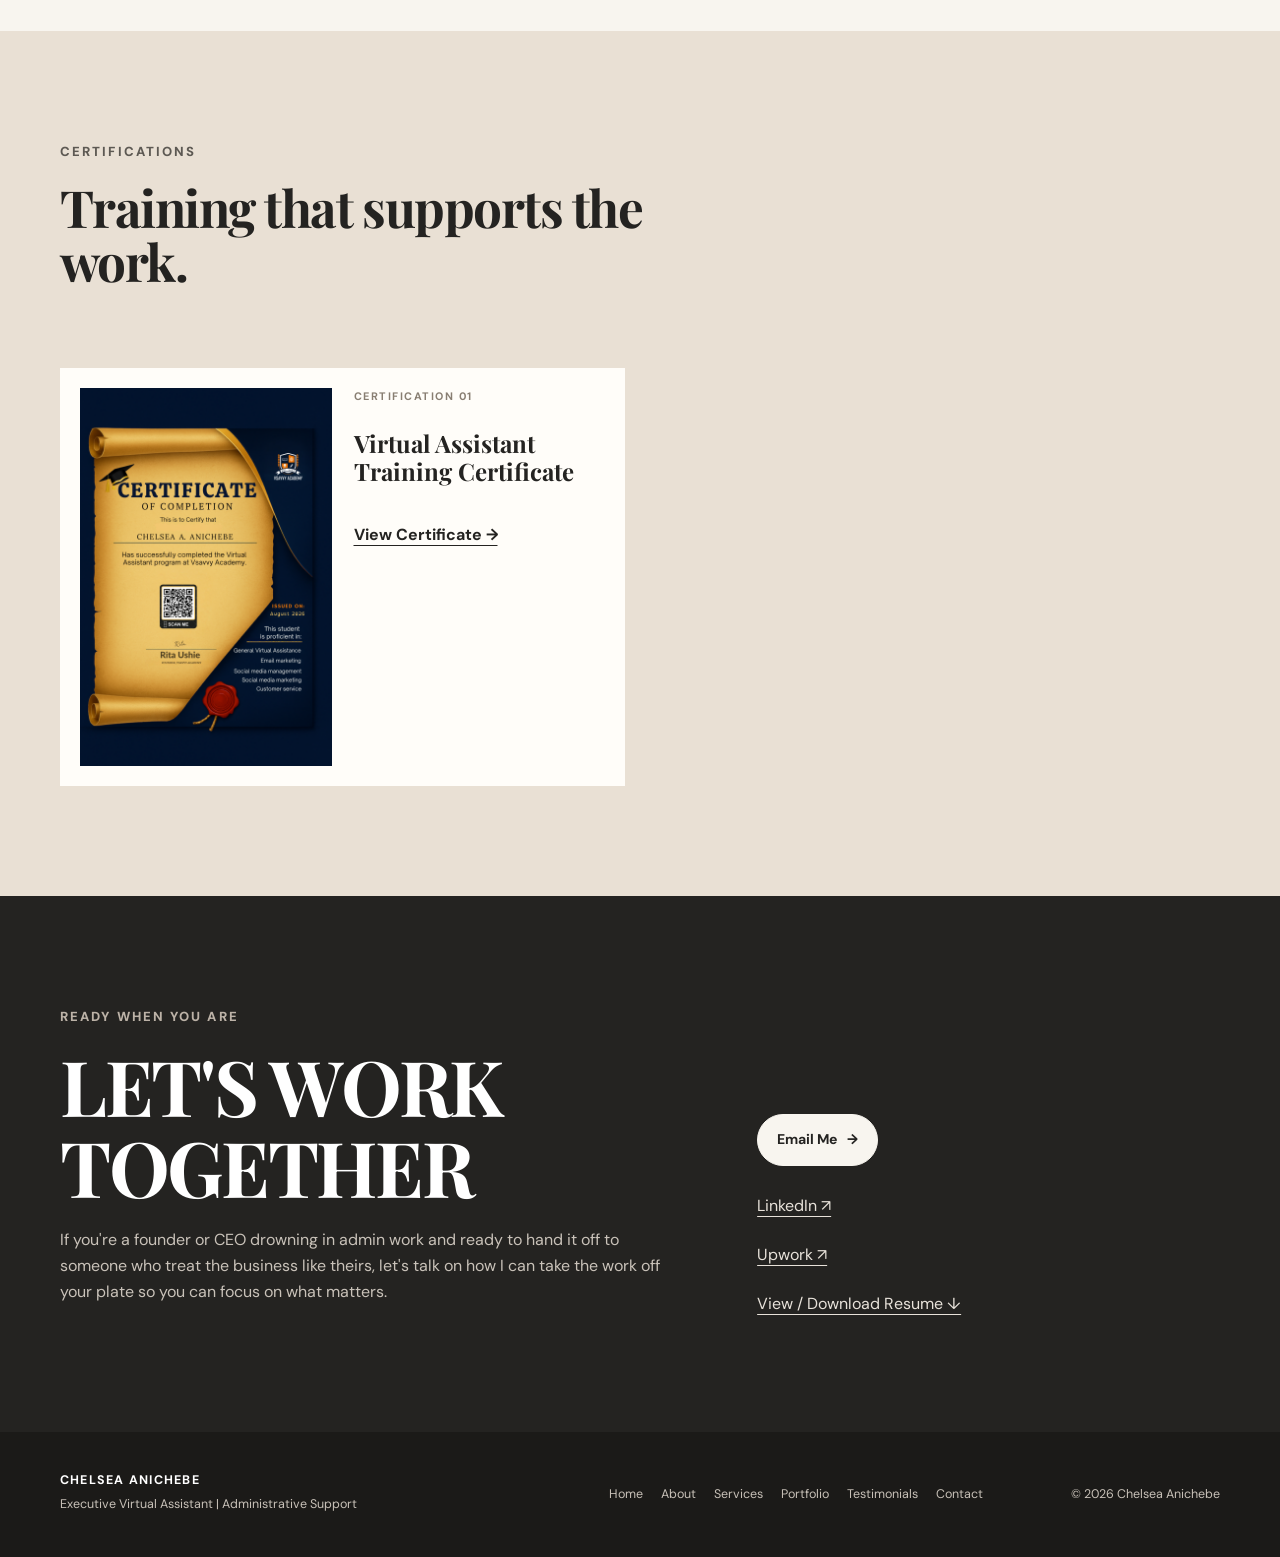
==== commit 79b9b069: "Update index.html" ====
--- a/index.html
+++ b/index.html
@@ -1,30 +1,15 @@
 <!doctype html>
+
 <html lang="en">
 <head>
 <meta charset="utf-8">
 <meta name="viewport" content="width=device-width,initial-scale=1">
 <title>Chelsea Anichebe | Executive Assistant & Administrative Support</title>
-<meta name="description" content="Professional portfolio of Chelsea Anichebe, Executive Assistant and Administrative & Operations Support professional.">
-
-<!-- Open Graph / LinkedIn / Facebook -->
-<meta property="og:type" content="website">
-<meta property="og:url" content="https://chelseaanichebeportfolio.chelseaanichebe.workers.dev/">
-<meta property="og:title" content="Chelsea Anichebe | Executive Assistant & Administrative Support">
-<meta property="og:description" content="Professional portfolio of Chelsea Anichebe – Executive Assistant and Administrative & Operations Support. I help busy professionals bring structure to their schedules, communication, projects and day-to-day operations.">
-<meta property="og:image" content="https://chelseaanichebeportfolio.chelseaanichebe.workers.dev/og-image.jpg">
-<meta property="og:image:width" content="1200">
-<meta property="og:image:height" content="630">
-
-<!-- Twitter Card -->
-<meta name="twitter:card" content="summary_large_image">
-<meta name="twitter:title" content="Chelsea Anichebe | Executive Assistant & Administrative Support">
-<meta name="twitter:description" content="Professional portfolio of Chelsea Anichebe – Executive Assistant and Administrative & Operations Support.">
-<meta name="twitter:image" content="https://chelseaanichebeportfolio.chelseaanichebe.workers.dev/og-image.jpg">
-
-<!-- Google tag (gtag.js) --><script async src="https://www.googletagmanager.com/gtag/js?id=G-7D4XKPFY3Y"></script><script>
+<meta name="description" content="Professional portfolio of Chelsea Anichebe, Executive Assistant and Administrative & Operations Support professional."><!-- Google tag (gtag.js) --><script async src="https://www.googletagmanager.com/gtag/js?id=G-7D4XKPFY3Y"></script><script>
   window.dataLayer = window.dataLayer || [];
   function gtag(){dataLayer.push(arguments);}
   gtag('js', new Date());
+
   gtag('config', 'G-7D4XKPFY3Y');
 </script><link rel="preconnect" href="https://fonts.googleapis.com">
 <link rel="preconnect" href="https://fonts.gstatic.com" crossorigin>
@@ -111,3 +96,120 @@
         <article><span>06</span><div><h3>Data Entry &amp; Reporting</h3><p>Maintain accurate records, organise spreadsheet data and turn information into clear, useful reports.</p></div></article>
       </div>
     </div>
+  </section>  <!-- PORTFOLIO -->  <section id="portfolio" class="section">
+    <div class="container">
+      <div class="section-head">
+        <div>
+          <p class="eyebrow" data-bind="portfolioEyebrow">SELECTED WORK</p>
+          <h2 data-bind="portfolioHeadline">Proof of how I think and organise.</h2>
+        </div>
+        <p class="section-intro" data-bind="portfolioIntro">A selection of practical portfolio projects demonstrating systems, coordination and administrative problem-solving.</p>
+      </div>
+      <div class="project-grid" id="project-grid">
+        <article class="project-card" data-project="calendar"><div class="project-thumb thumb-1"><span>01</span></div><div class="project-meta"><p>CALENDAR · SCHEDULING</p><h3>Executive Calendar Management</h3><button class="project-link">View Project →</button></div></article>
+        <article class="project-card" data-project="clickup"><div class="project-thumb thumb-2"><span>02</span></div><div class="project-meta"><p>PROJECT COORDINATION</p><h3>Project Coordination System</h3><button class="project-link">View Project →</button></div></article>
+        <article class="project-card" data-project="expenses"><div class="project-thumb thumb-3"><span>03</span></div><div class="project-meta"><p>REPORTING · GOOGLE SHEETS</p><h3>Expense &amp; Reporting Dashboard</h3><button class="project-link">View Project →</button></div></article>
+        <article class="project-card" data-project="travel"><div class="project-thumb thumb-4"><span>04</span></div><div class="project-meta"><p>TRAVEL · ADMINISTRATION</p><h3>Travel Coordination System</h3><button class="project-link">View Project →</button></div></article>
+      </div>
+    </div>
+  </section>  <!-- FUN FACTS -->  <section class="section facts beige" id="facts">
+    <div class="container">
+      <div class="section-head">
+        <div>
+          <p class="eyebrow" data-bind="factsEyebrow">BEYOND THE WORK</p>
+          <h2 data-bind="factsHeadline">Three fun facts about me.</h2>
+        </div>
+      </div>
+      <div class="fact-grid" id="fact-grid">
+        <article><div class="fact-img">FUN<br>FACT 01</div><h3>Curious by nature</h3><p>Placeholder fact: I enjoy learning how different tools and systems fit together.</p></article>
+        <article><div class="fact-img">FUN<br>FACT 02</div><h3>Detail matters</h3><p>Placeholder fact: I genuinely enjoy turning messy information into something clear and usable.</p></article>
+        <article><div class="fact-img">FUN<br>FACT 03</div><h3>Always improving</h3><p>Placeholder fact: I like finding small ways to make a process smoother than it was yesterday.</p></article>
+      </div>
+    </div>
+  </section>  <!-- TESTIMONIALS -->  <section id="testimonials" class="section testimonials">
+    <div class="container">
+      <div class="section-head">
+        <div>
+          <p class="eyebrow" data-bind="testimonialsEyebrow">WHAT IT'S LIKE TO WORK WITH ME</p>
+          <h2 data-bind="testimonialsHeadline">A few words from the people I've supported.</h2>
+        </div>
+      </div>
+      <div class="testimonial-grid" id="testimonial-grid">
+        <!-- Populated from content/testimonials.json -->
+      </div>
+    </div>
+  </section>  <!-- TOOLS & SKILLS -->  <section class="section tools" id="tools">
+    <div class="container">
+      <div class="section-head">
+        <div>
+          <p class="eyebrow" data-bind="toolsEyebrow">TOOLS &amp; SKILLS</p>
+          <h2 data-bind="toolsHeadline">Comfortable working across modern tools.</h2>
+        </div>
+      </div>
+      <div class="tool-cloud" id="tool-cloud">
+        <span>Google Workspace</span><span>Microsoft Office</span><span>ClickUp</span><span>Asana</span><span>Notion</span><span>Trello</span><span>Monday.com</span><span>Calendly</span><span>Slack</span><span>Airtable</span><span>Canva</span><span>Zoom</span>
+      </div>
+    </div>
+  </section>  <!-- CERTIFICATES -->  <section class="section certificates beige" id="certificates">
+    <div class="container">
+      <div class="section-head">
+        <div>
+          <p class="eyebrow" data-bind="certificatesEyebrow">CERTIFICATIONS</p>
+          <h2 data-bind="certificatesHeadline">Training that supports the work.</h2>
+        </div>
+      </div>
+      <div class="cert-grid" id="cert-grid">
+        <article class="certificate"><div class="cert-placeholder">CERTIFICATE<br>IMAGE</div><div><p class="cert-label">CERTIFICATION 01</p><h3>Virtual Assistant Training Certificate</h3><a href="#" class="inline-link">View Certificate →</a></div></article>
+        <article class="certificate"><div class="cert-placeholder">CERTIFICATE<br>IMAGE</div><div><p class="cert-label">CERTIFICATION 02</p><h3>Administrative &amp; Productivity Training</h3><a href="#" class="inline-link">View Certificate →</a></div></article>
+      </div>
+    </div>
+  </section>  <!-- CONTACT -->  <section id="contact" class="section contact">
+    <div class="container contact-box">
+      <div>
+        <p class="eyebrow" data-bind="contactEyebrow">READY WHEN YOU ARE</p>
+        <h2 data-bind="contactHeadline">LET'S WORK TOGETHER</h2>
+        <p data-bind="contactText">Need someone dependable to bring structure to the details behind your business? Let’s talk about where I can take work off your plate.</p>
+      </div>
+      <div class="contact-actions">
+        <a class="btn ivory" id="contact-email" href="mailto:hello@example.com">Email Me <span>→</span></a>
+        <a class="contact-link" id="contact-linkedin" href="#" target="_blank" rel="noopener">LinkedIn ↗</a>
+        <a class="contact-link" id="contact-upwork" href="#" target="_blank" rel="noopener">Upwork ↗</a>
+        <button class="contact-link" id="resumeOpen2">View / Download Resume ↓</button>
+      </div>
+    </div>
+  </section>
+</main><footer>
+  <div class="container footer-wrap">
+    <div>
+      <strong data-bind="brandName">CHELSEA ANICHEBE</strong>
+      <p data-bind="footerRole">Executive Assistant | Administrative &amp; Operations Support</p>
+    </div>
+    <div class="footer-links">
+      <a href="#home">Home</a>
+      <a href="#about">About</a>
+      <a href="#services">Services</a>
+      <a href="#portfolio">Portfolio</a>
+      <a href="#testimonials">Testimonials</a>
+      <a href="#contact">Contact</a>
+    </div>
+    <p data-bind="copyright">© 2026 Chelsea Anichebe</p>
+  </div>
+</footer><div class="modal" id="projectModal" aria-hidden="true">
+  <div class="modal-panel">
+    <button class="modal-close" data-close>×</button>
+    <div id="projectContent"></div>
+  </div>
+</div><div class="modal" id="resumeModal" aria-hidden="true">
+  <div class="modal-panel resume-panel">
+    <button class="modal-close" data-close>×</button>
+    <div class="resume-top">
+      <div>
+        <p class="eyebrow">RESUME</p>
+        <h2 data-bind="brandName">Chelsea Anichebe</h2>
+      </div>
+      <a class="btn dark" id="resume-download" href="resume-placeholder.pdf" download>Download Resume ↓</a>
+    </div>
+    <div class="resume-placeholder">Your resume PDF will appear here.<br><small>Upload your real PDF through the CMS (Site Settings → Resume File) when ready.</small></div>
+  </div>
+</div><script src="script.js"></script></body>
+  </html>
